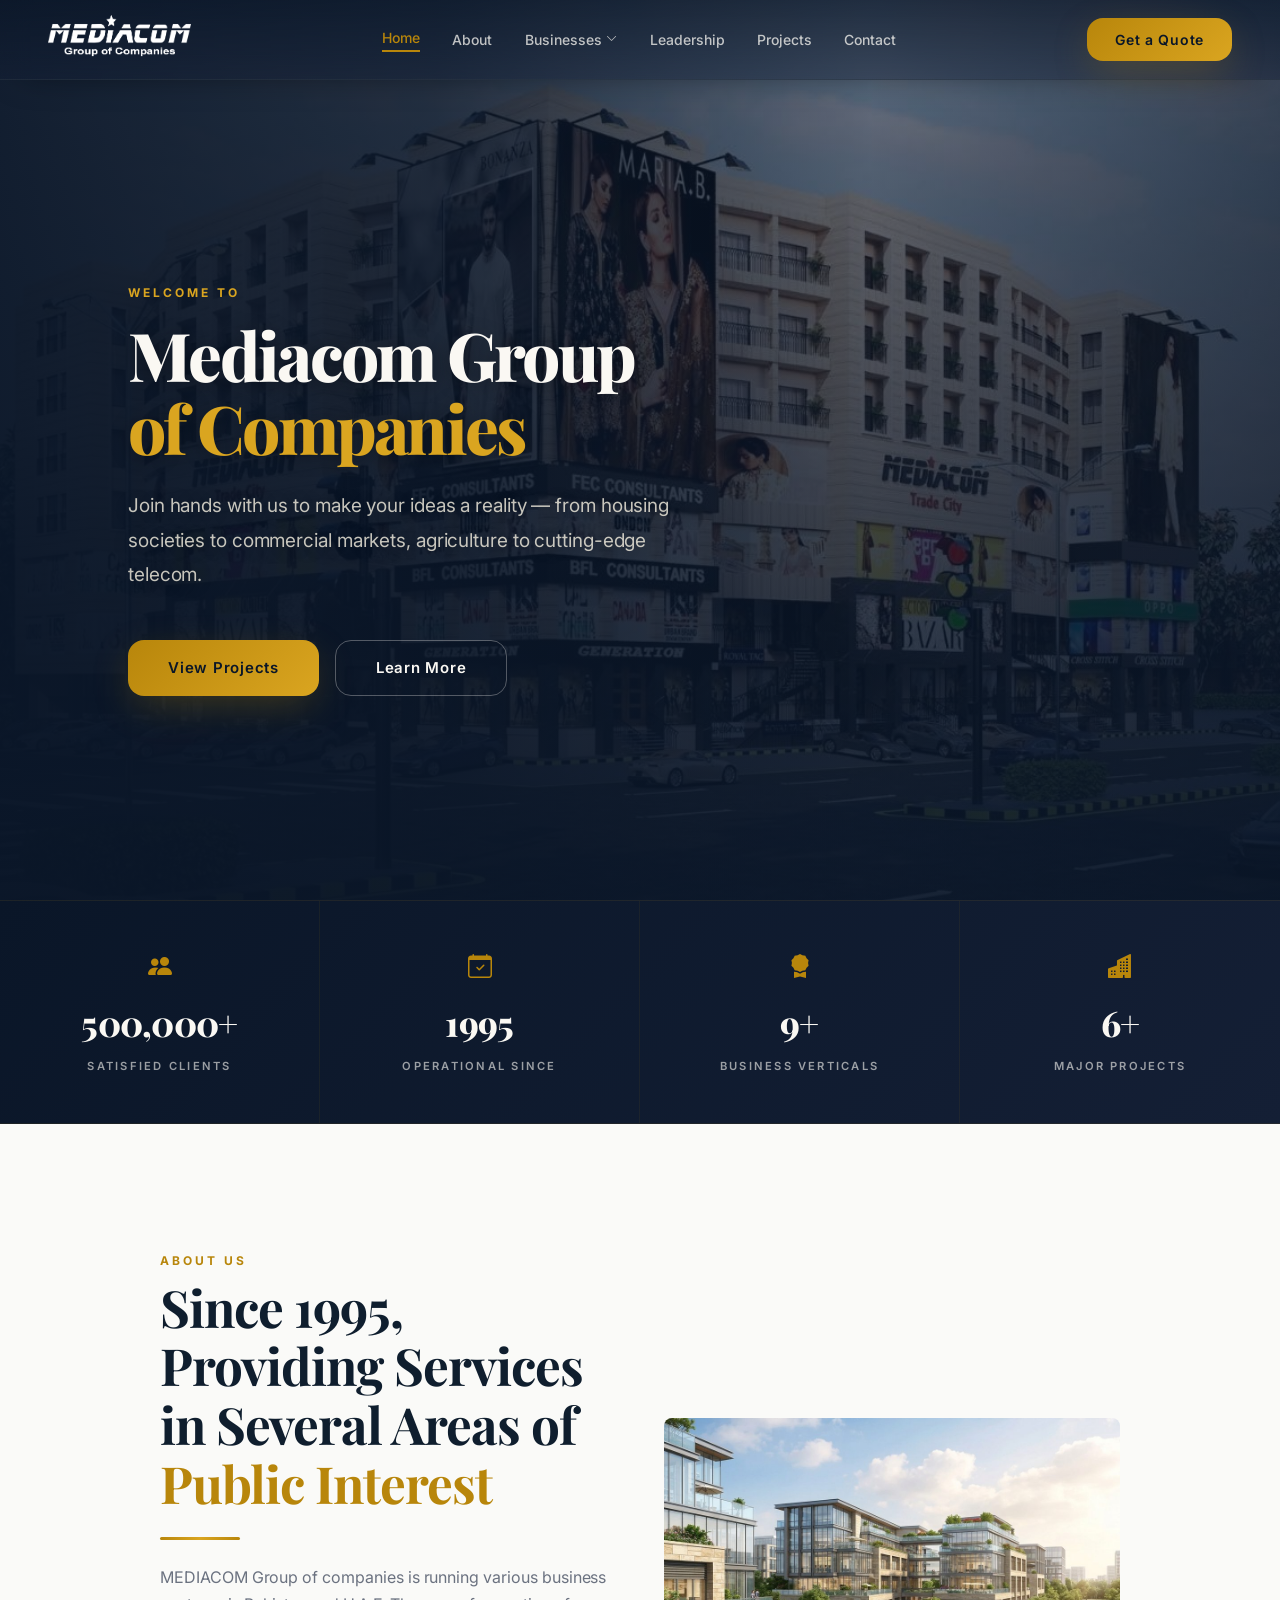
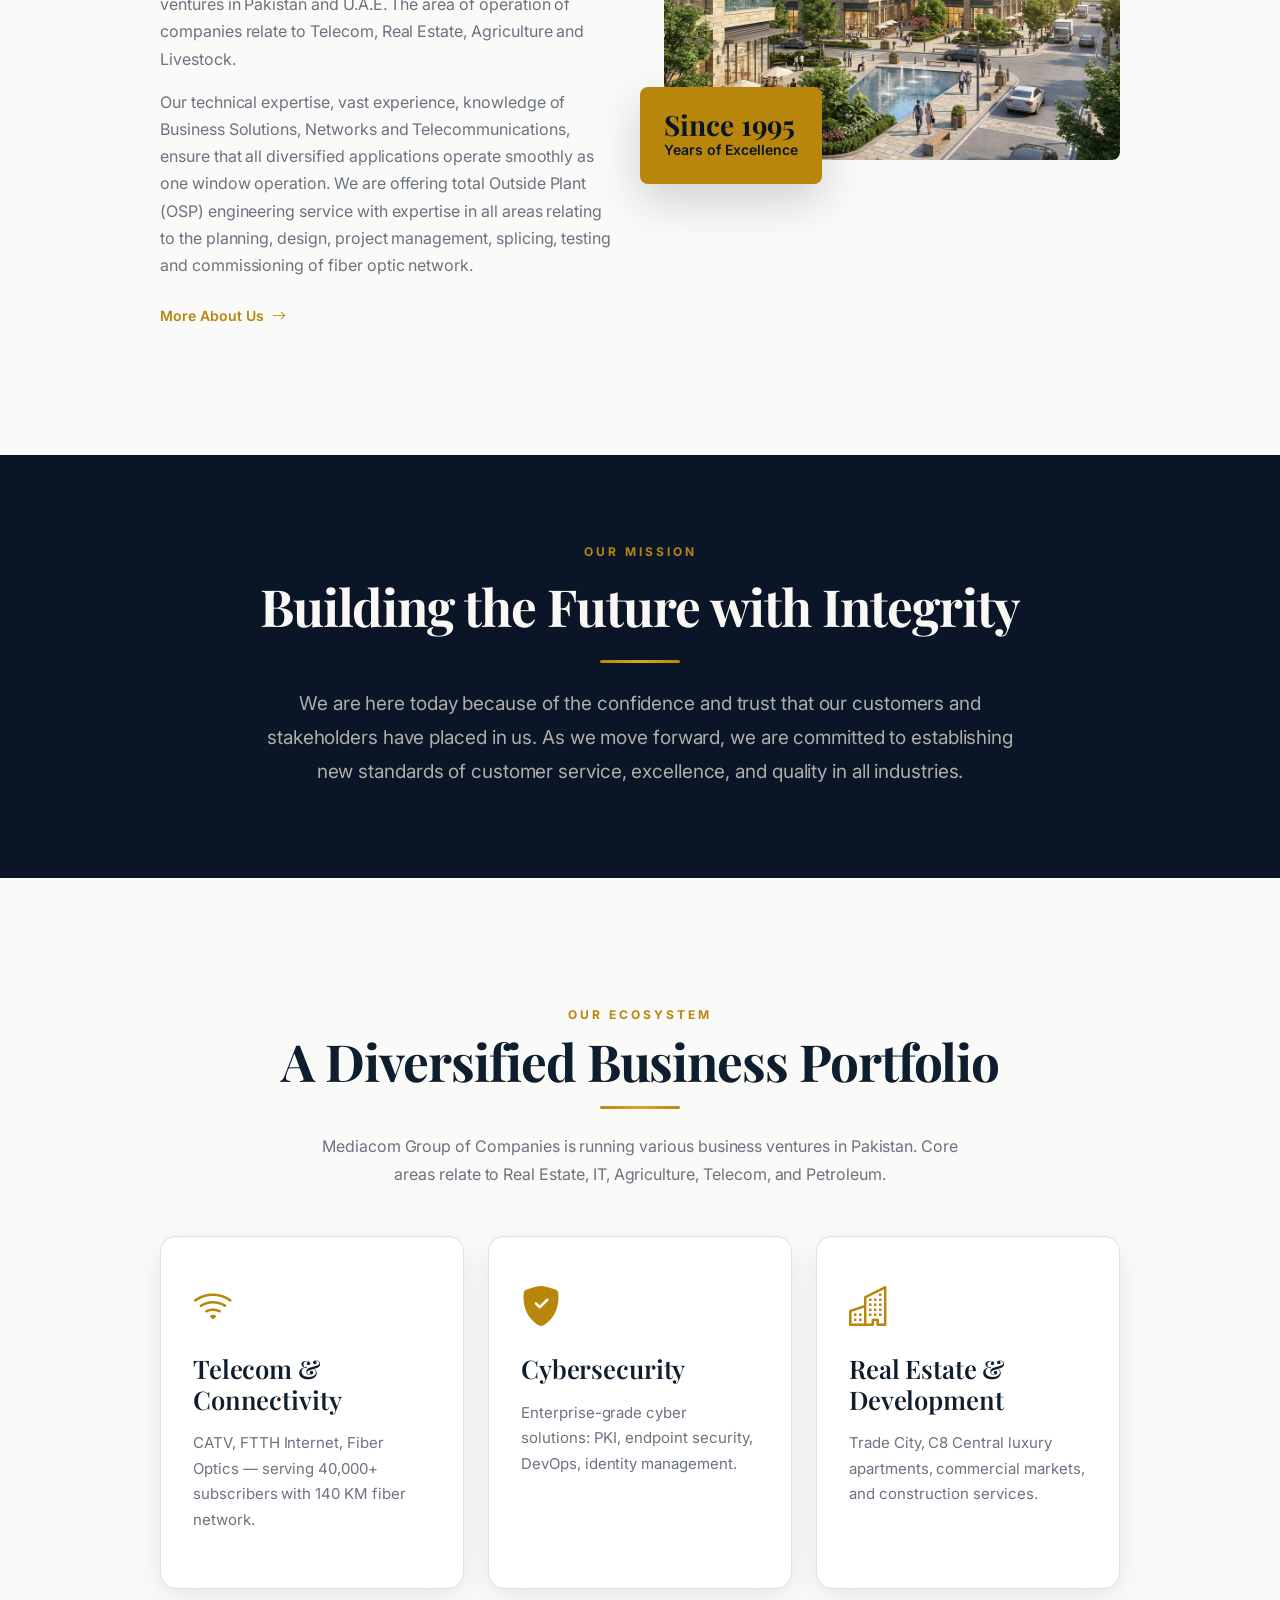
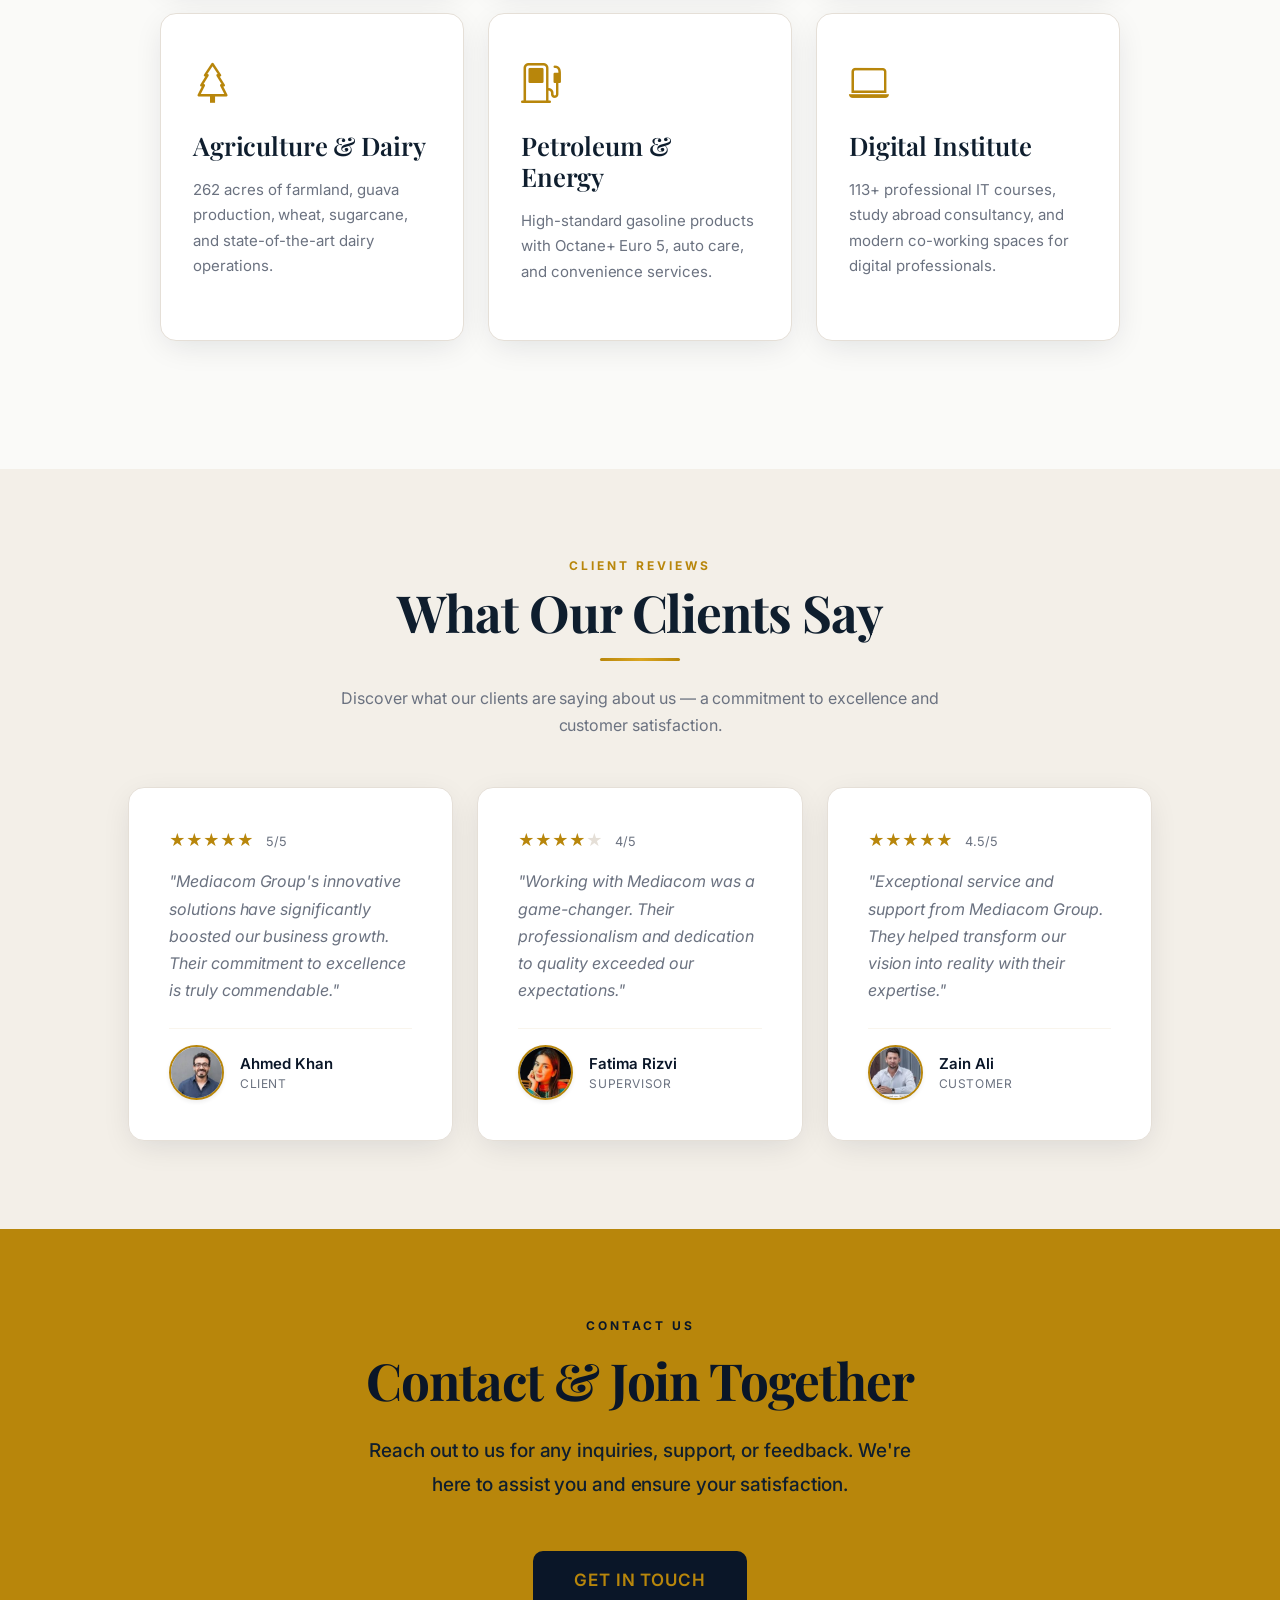
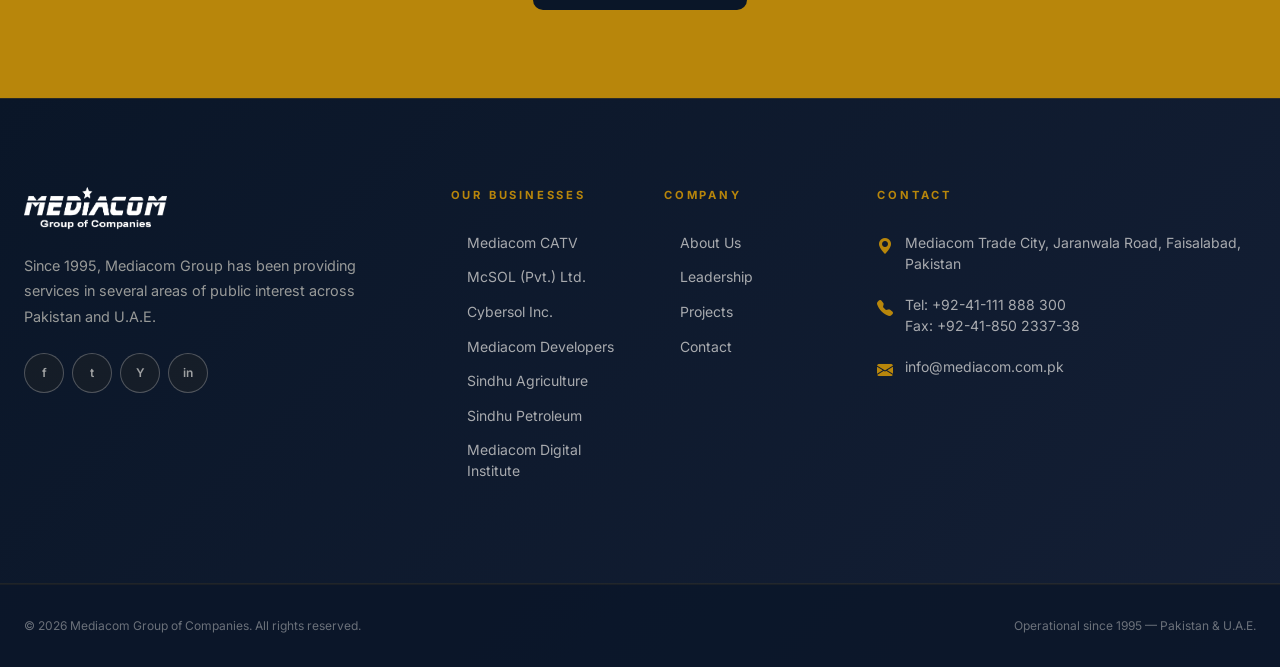
==== index.html @ 38b2c9c6 "new" ====
<!DOCTYPE html>
<html lang="en">
<head>
  <meta charset="UTF-8" />
  <meta name="viewport" content="width=device-width, initial-scale=1.0" />
  <title>Mediacom Group of Companies</title>
  <meta name="description" content="Since 1995, Mediacom Group has been providing services in Telecom, Real Estate, Agriculture, Cybersecurity, and Petroleum across Pakistan and U.A.E." />
  <link rel="preconnect" href="https://fonts.googleapis.com" />
  <link href="https://cdn.jsdelivr.net/npm/bootstrap@5.3.3/dist/css/bootstrap.min.css" rel="stylesheet" />
  <link href="https://cdn.jsdelivr.net/npm/bootstrap-icons@1.11.3/font/bootstrap-icons.css" rel="stylesheet" />
  <link href="css/style.css" rel="stylesheet" />
</head>
<body>

<!-- ═══════════════ NAVBAR ═══════════════ -->
<nav class="navbar navbar-mc navbar-expand-lg navbar-transparent">
  <div class="container px-4 px-lg-5 d-flex align-items-center justify-content-between h-100 w-100">
    <!-- Brand -->
    <a class="d-flex align-items-center gap-2 text-decoration-none" href="index.html">
      <img src="assets/logo.png" alt="Mediacom Group" class="brand-logo" />
    </a>

    <!-- Desktop Nav -->
    <div class="d-none d-lg-flex align-items-center gap-4">
      <a class="nav-link-mc" href="index.html">Home</a>
      <a class="nav-link-mc" href="about.html">About</a>

      <!-- Businesses Dropdown -->
      <div class="dropdown">
        <button class="nav-link-mc btn btn-link p-0 d-flex align-items-center gap-1" data-bs-toggle="dropdown" aria-expanded="false" style="text-decoration:none; box-shadow:none;">
          Businesses <i class="bi bi-chevron-down" style="font-size:0.7rem;"></i>
        </button>
        <div class="dropdown-menu p-4" style="min-width:500px; background:var(--navy-light); border:1px solid rgba(196,157,77,0.12); border-radius:8px; box-shadow:var(--shadow-elevated);">
          <div class="row g-2">
            <div class="col-6">
              <a href="telecom.html" class="dropdown-item rounded-2 dropdown-item-mc">
                <div class="item-name">Mediacom CATV</div>
                <div class="item-desc">Cable TV & Fiber Optics</div>
              </a>
            </div>
            <div class="col-6">
              <a href="telecom.html" class="dropdown-item rounded-2 dropdown-item-mc">
                <div class="item-name">McSOL (Pvt.) Ltd.</div>
                <div class="item-desc">FTTH Internet & TV</div>
              </a>
            </div>
            <div class="col-6">
              <a href="cybersecurity.html" class="dropdown-item rounded-2 dropdown-item-mc">
                <div class="item-name">Cybersol Inc.</div>
                <div class="item-desc">Cyber Security Solutions</div>
              </a>
            </div>
            <div class="col-6">
              <a href="real-estate.html" class="dropdown-item rounded-2 dropdown-item-mc">
                <div class="item-name">Mediacom Developers</div>
                <div class="item-desc">Real Estate & Construction</div>
              </a>
            </div>
            <div class="col-6">
              <a href="real-estate.html" class="dropdown-item rounded-2 dropdown-item-mc">
                <div class="item-name">Mediacom Trade City</div>
                <div class="item-desc">Commercial & Retail</div>
              </a>
            </div>
            <div class="col-6">
              <a href="real-estate.html" class="dropdown-item rounded-2 dropdown-item-mc">
                <div class="item-name">C8 Central</div>
                <div class="item-desc">Luxury Apartments</div>
              </a>
            </div>
            <div class="col-6">
              <a href="agriculture.html" class="dropdown-item rounded-2 dropdown-item-mc">
                <div class="item-name">Sindhu Agriculture Farms</div>
                <div class="item-desc">Agriculture & Dairy</div>
              </a>
            </div>
            <div class="col-6">
              <a href="petroleum.html" class="dropdown-item rounded-2 dropdown-item-mc">
                <div class="item-name">Sindhu Petroleum</div>
                <div class="item-desc">Fuel & Energy</div>
              </a>
            </div>
            <div class="col-6">
              <a href="digital-institute.html" class="dropdown-item rounded-2 dropdown-item-mc">
                <div class="item-name">Mediacom Digital Institute</div>
                <div class="item-desc">IT Education & Digital Skills</div>
              </a>
            </div>
          </div>
        </div>
      </div>

      <a class="nav-link-mc" href="leadership.html">Leadership</a>
      <a class="nav-link-mc" href="projects.html">Projects</a>
      <a class="nav-link-mc" href="contact.html">Contact</a>
    </div>

    <!-- CTA + Toggler -->
    <div class="d-flex align-items-center gap-3">
      <a href="contact.html" class="btn-quote d-none d-lg-block">Get a Quote</a>
      <button class="navbar-toggler d-lg-none" type="button" data-bs-toggle="collapse" data-bs-target="#mobileMenu">
        <span class="navbar-toggler-icon"></span>
      </button>
    </div>

    <!-- Mobile Menu -->
    <div class="collapse d-lg-none w-100" id="mobileMenu" style="position:absolute; top:80px; left:0; right:0; background:var(--navy); border-top:1px solid rgba(196,157,77,0.1); padding:1.5rem;">
      <a class="footer-link d-block mb-3" href="index.html">Home</a>
      <a class="footer-link d-block mb-3" href="about.html">About</a>
      <div class="mb-2" style="font-size:0.75rem; font-weight:600; color:var(--gold); text-transform:uppercase; letter-spacing:0.15em;">Businesses</div>
      <a class="footer-link d-block ps-3 mb-2" href="telecom.html">Mediacom CATV</a>
      <a class="footer-link d-block ps-3 mb-2" href="telecom.html">McSOL (Pvt.) Ltd.</a>
      <a class="footer-link d-block ps-3 mb-2" href="cybersecurity.html">Cybersol Inc.</a>
      <a class="footer-link d-block ps-3 mb-2" href="real-estate.html">Mediacom Developers</a>
      <a class="footer-link d-block ps-3 mb-2" href="real-estate.html">Mediacom Trade City</a>
      <a class="footer-link d-block ps-3 mb-2" href="real-estate.html">C8 Central</a>
      <a class="footer-link d-block ps-3 mb-2" href="agriculture.html">Sindhu Agriculture</a>
      <a class="footer-link d-block ps-3 mb-2" href="petroleum.html">Sindhu Petroleum</a>
      <a class="footer-link d-block ps-3 mb-3" href="digital-institute.html">Mediacom Digital Institute</a>
      <a class="footer-link d-block mb-3" href="leadership.html">Leadership</a>
      <a class="footer-link d-block mb-3" href="projects.html">Projects</a>
      <a class="footer-link d-block mb-4" href="contact.html">Contact</a>
      <a href="contact.html" class="btn-gold d-inline-flex">Get a Quote</a>
    </div>
  </div>
</nav>

<!-- ═══════════════ HERO ═══════════════ -->
<section class="main-hero">
  <img class="hero-bg home-projects-hero-img" src="assets/background photo on the front of the website behind view projects.jpeg" alt="Mediacom Trade City" />
  <div class="hero-overlay"></div>
  <div class="hero-content section-padding w-100">
    <div class="container-wide">
      <p class="section-label mb-3 animate-fade-up">Welcome to</p>
      <h1 class="heading-xl text-cream mb-4 animate-fade-up delay-1">
        Mediacom Group<br />
        <span class="text-gold">of Companies</span>
      </h1>
      <p class="body-lg mb-5 animate-fade-up delay-2" style="color:rgba(245,240,225,0.8); max-width:36rem;">
        Join hands with us to make your ideas a reality — from housing societies to commercial markets, agriculture to cutting-edge telecom.
      </p>
      <div class="d-flex flex-wrap gap-3 animate-fade-up delay-3">
        <a href="projects.html" class="btn-gold">View Projects</a>
        <a href="about.html"   class="btn-outline-cream">Learn More</a>
      </div>
    </div>
  </div>
</section>

<!-- ═══════════════ STATS ═══════════════ -->
<section class="stats-bar">
  <div class="container-wide">
    <div class="row g-0">
      <div class="col-6 col-md-3 stat-item animate-fade-up">
        <div class="stat-icon"><i class="bi bi-people-fill" style="font-size:1.5rem;"></i></div>
        <div class="stat-value">500,000+</div>
        <div class="stat-label">Satisfied Clients</div>
      </div>
      <div class="col-6 col-md-3 stat-item animate-fade-up delay-1">
        <div class="stat-icon"><i class="bi bi-calendar-check" style="font-size:1.5rem;"></i></div>
        <div class="stat-value">1995</div>
        <div class="stat-label">Operational Since</div>
      </div>
      <div class="col-6 col-md-3 stat-item animate-fade-up delay-2">
        <div class="stat-icon"><i class="bi bi-award-fill" style="font-size:1.5rem;"></i></div>
        <div class="stat-value">9+</div>
        <div class="stat-label">Business Verticals</div>
      </div>
      <div class="col-6 col-md-3 stat-item animate-fade-up delay-3">
        <div class="stat-icon"><i class="bi bi-buildings-fill" style="font-size:1.5rem;"></i></div>
        <div class="stat-value">6+</div>
        <div class="stat-label">Major Projects</div>
      </div>
    </div>
    
  </div>
</section>

<!-- ═══════════════ ABOUT PREVIEW ═══════════════ -->
<section class="section-padding-lg" style="background:var(--bg);">
  <div class="container-wide">
    <div class="row align-items-center g-5">
      <div class="col-lg-6 animate-fade-up">
        <p class="section-label mb-2">About Us</p>
        <h2 class="heading-lg mb-4">Since 1995, Providing Services in Several Areas of <span class="text-gold">Public Interest</span></h2>
        <div class="gold-divider-left mb-4"></div>
        <p class="body-md mb-3">
          MEDIACOM Group of companies is running various business ventures in Pakistan and U.A.E. The area of operation of companies relate to Telecom, Real Estate, Agriculture and Livestock.
        </p>
        <p class="body-md mb-4">
          Our technical expertise, vast experience, knowledge of Business Solutions, Networks and Telecommunications, ensure that all diversified applications operate smoothly as one window operation. We are offering total Outside Plant (OSP) engineering service with expertise in all areas relating to the planning, design, project management, splicing, testing and commissioning of fiber optic network.
        </p>
        <a href="about.html" class="d-inline-flex align-items-center gap-2 fw-semibold" style="color:var(--gold); font-size:0.875rem; transition:color 0.2s;">
          More About Us <i class="bi bi-arrow-right"></i>
        </a>
      </div>
      <div class="col-lg-6 animate-fade-up delay-2">
        <div class="position-relative">
          <img
            src="assets/liberty_market.png"
            alt="Mediacom Trade City"
            class="rounded-3 w-100 object-cover aspect-4x3"
            loading="lazy"
          />
          <div class="position-absolute p-4 rounded-3 shadow-lg"
               style="bottom:-1.5rem; left:-1.5rem; background:var(--gold); color:var(--navy);">
            <div class="fw-bold" style="font-family:var(--font-display); font-size:1.75rem; line-height:1;">Since 1995</div>
            <div style="font-size:0.875rem; font-weight:600;">Years of Excellence</div>
          </div>
        </div>
      </div>
    </div>
  </div>
</section>

<!-- ═══════════════ MISSION ═══════════════ -->
<section class="section-padding bg-navy">
  <div class="container-narrow text-center">
    <p class="section-label mb-3 animate-fade-up">Our Mission</p>
    <h2 class="heading-lg text-cream mb-4 animate-fade-up delay-1">Building the Future with Integrity</h2>
    <div class="gold-divider mb-4 animate-fade-up delay-2"></div>
    <p class="body-lg animate-fade-up delay-3" style="color:rgba(245,240,225,0.7); max-width:48rem; margin:0 auto;">
      We are here today because of the confidence and trust that our customers and stakeholders have placed in us. As we move forward, we are committed to establishing new standards of customer service, excellence, and quality in all industries.
    </p>
  </div>
</section>

<!-- ═══════════════ BUSINESS VERTICALS ═══════════════ -->
<section class="section-padding-lg" style="background:var(--bg);">
  <div class="container-wide">
    <div class="text-center mb-5">
      <p class="section-label mb-2">Our Ecosystem</p>
      <h2 class="heading-lg mb-3">A Diversified Business Portfolio</h2>
      <div class="gold-divider mb-4"></div>
      <p class="body-md mx-auto" style="max-width:40rem;">
        Mediacom Group of Companies is running various business ventures in Pakistan. Core areas relate to Real Estate, IT, Agriculture, Telecom, and Petroleum.
      </p>
    </div>
    <div class="row g-4 justify-content-center">
      <div class="col-md-6 col-lg-4 animate-fade-up">
        <a href="telecom.html" class="glass-card vertical-card d-block h-100 text-decoration-none">
          <i class="bi bi-wifi card-icon" style="font-size:2.5rem; display:block; margin-bottom:1rem;"></i>
          <h3 class="heading-sm mb-3">Telecom & Connectivity</h3>
          <p class="body-md" style="font-size:0.9375rem;">CATV, FTTH Internet, Fiber Optics — serving 40,000+ subscribers with 140 KM fiber network.</p>
        </a>
      </div>
      <div class="col-md-6 col-lg-4 animate-fade-up delay-1">
        <a href="cybersecurity.html" class="glass-card vertical-card d-block h-100 text-decoration-none">
          <i class="bi bi-shield-fill-check card-icon" style="font-size:2.5rem; display:block; margin-bottom:1rem;"></i>
          <h3 class="heading-sm mb-3">Cybersecurity</h3>
          <p class="body-md" style="font-size:0.9375rem;">Enterprise-grade cyber solutions: PKI, endpoint security, DevOps, identity management.</p>
        </a>
      </div>
      <div class="col-md-6 col-lg-4 animate-fade-up delay-2">
        <a href="real-estate.html" class="glass-card vertical-card d-block h-100 text-decoration-none">
          <i class="bi bi-buildings card-icon" style="font-size:2.5rem; display:block; margin-bottom:1rem;"></i>
          <h3 class="heading-sm mb-3">Real Estate & Development</h3>
          <p class="body-md" style="font-size:0.9375rem;">Trade City, C8 Central luxury apartments, commercial markets, and construction services.</p>
        </a>
      </div>
      <div class="col-md-6 col-lg-4 animate-fade-up">
        <a href="agriculture.html" class="glass-card vertical-card d-block h-100 text-decoration-none">
          <i class="bi bi-tree card-icon" style="font-size:2.5rem; display:block; margin-bottom:1rem;"></i>
          <h3 class="heading-sm mb-3">Agriculture & Dairy</h3>
          <p class="body-md" style="font-size:0.9375rem;">262 acres of farmland, guava production, wheat, sugarcane, and state-of-the-art dairy operations.</p>
        </a>
      </div>
      <div class="col-md-6 col-lg-4 animate-fade-up delay-1">
        <a href="petroleum.html" class="glass-card vertical-card d-block h-100 text-decoration-none">
          <i class="bi bi-fuel-pump card-icon" style="font-size:2.5rem; display:block; margin-bottom:1rem;"></i>
          <h3 class="heading-sm mb-3">Petroleum & Energy</h3>
          <p class="body-md" style="font-size:0.9375rem;">High-standard gasoline products with Octane+ Euro 5, auto care, and convenience services.</p>
        </a>
      </div>
      <div class="col-md-6 col-lg-4 animate-fade-up delay-2">
        <a href="digital-institute.html" class="glass-card vertical-card d-block h-100 text-decoration-none">
          <i class="bi bi-laptop card-icon" style="font-size:2.5rem; display:block; margin-bottom:1rem;"></i>
          <h3 class="heading-sm mb-3">Digital Institute</h3>
          <p class="body-md" style="font-size:0.9375rem;">113+ professional IT courses, study abroad consultancy, and modern co-working spaces for digital professionals.</p>
        </a>
      </div>
    </div>
  </div>
</section>

<!-- ═══════════════ TESTIMONIALS ═══════════════ -->
<section class="section-padding bg-muted-bg">
  <div class="container-wide">
    <div class="text-center mb-5">
      <p class="section-label mb-2">Client Reviews</p>
      <h2 class="heading-lg mb-3">What Our Clients Say</h2>
      <div class="gold-divider mb-4"></div>
      <p class="body-md mx-auto" style="max-width:40rem;">Discover what our clients are saying about us — a commitment to excellence and customer satisfaction.</p>
    </div>
    <div class="row g-4">
      <div class="col-md-4 animate-fade-up">
        <div class="glass-card testimonial-card h-100 d-flex flex-column">
          <div class="mb-3">
            <span class="star-filled">★</span><span class="star-filled">★</span><span class="star-filled">★</span><span class="star-filled">★</span><span class="star-filled">★</span>
            <span class="ms-2 text-muted" style="font-size:0.8rem;">5/5</span>
          </div>
          <p class="body-md fst-italic mb-4">"Mediacom Group's innovative solutions have significantly boosted our business growth. Their commitment to excellence is truly commendable."</p>
          <div class="d-flex align-items-center gap-3 mt-auto pt-3" style="border-top:1px solid rgba(196,157,77,0.1);">
            <img src="assets/client-1.jpg" alt="Ahmed Khan" class="rounded-circle shadow-sm" style="width:55px; height:55px; object-fit:cover; border:2px solid var(--gold);" />
            <div>
              <div class="fw-semibold" style="font-size:0.9375rem; color:var(--navy);">Ahmed Khan</div>
              <div class="text-muted" style="font-size:0.75rem; text-transform:uppercase; letter-spacing:0.05em;">Client</div>
            </div>
          </div>
        </div>
      </div>
      <div class="col-md-4 animate-fade-up delay-1">
        <div class="glass-card testimonial-card h-100 d-flex flex-column">
          <div class="mb-3">
            <span class="star-filled">★</span><span class="star-filled">★</span><span class="star-filled">★</span><span class="star-filled">★</span><span class="star-empty">★</span>
            <span class="ms-2 text-muted" style="font-size:0.8rem;">4/5</span>
          </div>
          <p class="body-md fst-italic mb-4">"Working with Mediacom was a game-changer. Their professionalism and dedication to quality exceeded our expectations."</p>
          <div class="d-flex align-items-center gap-3 mt-auto pt-3" style="border-top:1px solid rgba(196,157,77,0.1);">
            <img src="assets/client-2.jpg" alt="Fatima Rizvi" class="rounded-circle shadow-sm" style="width:55px; height:55px; object-fit:cover; border:2px solid var(--gold);" />
            <div>
              <div class="fw-semibold" style="font-size:0.9375rem; color:var(--navy);">Fatima Rizvi</div>
              <div class="text-muted" style="font-size:0.75rem; text-transform:uppercase; letter-spacing:0.05em;">Supervisor</div>
            </div>
          </div>
        </div>
      </div>
      <div class="col-md-4 animate-fade-up delay-2">
        <div class="glass-card testimonial-card h-100 d-flex flex-column">
          <div class="mb-3">
            <span class="star-filled">★</span><span class="star-filled">★</span><span class="star-filled">★</span><span class="star-filled">★</span><span class="star-filled">★</span>
            <span class="ms-2 text-muted" style="font-size:0.8rem;">4.5/5</span>
          </div>
          <p class="body-md fst-italic mb-4">"Exceptional service and support from Mediacom Group. They helped transform our vision into reality with their expertise."</p>
          <div class="d-flex align-items-center gap-3 mt-auto pt-3" style="border-top:1px solid rgba(196,157,77,0.1);">
            <img src="assets/client-3.jpg" alt="Zain Ali" class="rounded-circle shadow-sm" style="width:55px; height:55px; object-fit:cover; border:2px solid var(--gold);" />
            <div>
              <div class="fw-semibold" style="font-size:0.9375rem; color:var(--navy);">Zain Ali</div>
              <div class="text-muted" style="font-size:0.75rem; text-transform:uppercase; letter-spacing:0.05em;">Customer</div>
            </div>
          </div>
        </div>
      </div>
    </div>
  </div>
</section>

<!-- ═══════════════ CTA ═══════════════ -->
<section class="section-padding" style="background:var(--gold);">
  <div class="container-narrow text-center">
    <p class="section-label mb-3" style="color:var(--navy);">Contact Us</p>
    <h2 class="heading-lg mb-4" style="color:var(--navy);">Contact &amp; Join Together</h2>
    <p class="body-lg mb-5" style="color:var(--charcoal); max-width:36rem; margin-inline:auto; font-weight:500;">
      Reach out to us for any inquiries, support, or feedback. We're here to assist you and ensure your satisfaction.
    </p>
    <a href="contact.html" class="btn" style="background:var(--navy); color:var(--gold); font-size:1.0625rem; padding:1rem 2.5rem; border-radius:var(--radius); font-weight:600; text-transform:uppercase; letter-spacing:0.05em; transition:transform 0.2s ease;">Get in Touch</a>
  </div>
</section>

<!-- ═══════════════ FOOTER ═══════════════ -->
<footer class="site-footer">
  <div class="footer-top section-padding">
    <div class="container-wide">
      <div class="row g-5">
        <!-- Brand -->
        <div class="col-lg-4">
          <img src="assets/logo.png" alt="Mediacom Group" class="brand-logo mb-3" style="filter: brightness(0) invert(1);" />
          <p style="font-size:0.9rem; color:rgba(245,240,225,0.6); line-height:1.75; margin-bottom:1.5rem;">
            Since 1995, Mediacom Group has been providing services in several areas of public interest across Pakistan and U.A.E.
          </p>
          <div class="d-flex gap-2">
            <a href="#" class="footer-social-btn">f</a>
            <a href="#" class="footer-social-btn">t</a>
            <a href="#" class="footer-social-btn">Y</a>
            <a href="#" class="footer-social-btn">in</a>
          </div>
        </div>
        <!-- Businesses -->
        <div class="col-sm-6 col-lg-2">
          <div class="footer-heading">Our Businesses</div>
          <a href="telecom.html"       class="footer-link">Mediacom CATV</a>
          <a href="telecom.html"       class="footer-link">McSOL (Pvt.) Ltd.</a>
          <a href="cybersecurity.html" class="footer-link">Cybersol Inc.</a>
          <a href="real-estate.html"   class="footer-link">Mediacom Developers</a>
          <a href="agriculture.html"   class="footer-link">Sindhu Agriculture</a>
          <a href="petroleum.html"     class="footer-link">Sindhu Petroleum</a>
          <a href="digital-institute.html" class="footer-link">Mediacom Digital Institute</a>
        </div>
        <!-- Company -->
        <div class="col-sm-6 col-lg-2">
          <div class="footer-heading">Company</div>
          <a href="about.html"      class="footer-link">About Us</a>
          <a href="leadership.html" class="footer-link">Leadership</a>
          <a href="projects.html"   class="footer-link">Projects</a>
          <a href="contact.html"    class="footer-link">Contact</a>
        </div>
        <!-- Contact -->
        <div class="col-lg-4">
          <div class="footer-heading">Contact</div>
          <div class="footer-contact-item">
            <i class="bi bi-geo-alt-fill footer-contact-icon"></i>
            <span class="footer-contact-text">Mediacom Trade City, Jaranwala Road, Faisalabad, Pakistan</span>
          </div>
          <div class="footer-contact-item">
            <i class="bi bi-telephone-fill footer-contact-icon"></i>
            <div>
              <div class="footer-contact-text">Tel: +92-41-111 888 300</div>
              <div class="footer-contact-text">Fax: +92-41-850 2337-38</div>
            </div>
          </div>
          <div class="footer-contact-item">
            <i class="bi bi-envelope-fill footer-contact-icon"></i>
            <span class="footer-contact-text">info@mediacom.com.pk</span>
          </div>
        </div>
      </div>
    </div>
  </div>
  <div class="footer-bottom">
    <div class="container-wide d-flex flex-column flex-md-row align-items-center justify-content-between gap-3">
      <p class="footer-copy mb-0">&copy; <span id="yr"></span> Mediacom Group of Companies. All rights reserved.</p>
      <p class="footer-copy mb-0">Operational since 1995 — Pakistan &amp; U.A.E.</p>
    </div>
  </div>
</footer>

<!-- Back to top -->
<button id="back-to-top" aria-label="Back to top"><i class="bi bi-chevron-up"></i></button>

<script src="https://cdn.jsdelivr.net/npm/bootstrap@5.3.3/dist/js/bootstrap.bundle.min.js"></script>
<script src="js/main.js"></script>
<script>document.getElementById('yr').textContent = new Date().getFullYear();</script>
</body>
</html>
---- css/style.css ----
/* ============================================================
   MEDIACOM GROUP — Custom Styles
   ============================================================ */

@import url('https://fonts.googleapis.com/css2?family=Playfair+Display:ital,wght@0,400;0,500;0,600;0,700;0,800;1,400;1,500&family=Inter:wght@300;400;500;600;700&display=swap');

/* ── CSS Variables ── */
:root {
  /* Premium Color Palette */
  --navy:        #0A1628;
  --navy-light:  #141F35;
  --navy-medium: #1A2942;
  --charcoal:    #0F1E2E;
  --gold:        #B8860B;
  --gold-light:  #DAA520;
  --gold-dark:   #8B6914;
  --copper:      #B87333;
  --sage:        #7A8F6B;
  --steel:       #4A7BA7;
  
  --cream:       #FAF8F3;
  --ivory:       #F5F1E8;
  --slate:       #6B7280;
  --slate-light: #9CA3AF;
  --bg:          #FAFAF8;
  --fg:          #0F1E2E;
  --border:      #E5DFD7;
  --card-bg:     #FFFFFF;
  --muted:       #F3EFE8;

  --font-display: 'Playfair Display', Georgia, serif;
  --font-body:    'Inter', system-ui, sans-serif;

  /* Premium Shadow System */
  --shadow-sm:       0 2px 8px -2px rgba(10, 22, 40, 0.04);
  --shadow-card:     0 8px 32px -6px rgba(10, 22, 40, 0.12);
  --shadow-elevated: 0 16px 48px -8px rgba(10, 22, 40, 0.18);
  --shadow-premium:  0 20px 60px -10px rgba(10, 22, 40, 0.25);
  --shadow-gold:     0 12px 40px -8px rgba(184, 134, 11, 0.35);

  --radius: 0.625rem;
  --radius-lg: 1rem;
  --transition: 0.3s cubic-bezier(0.34, 1.56, 0.64, 1);
  --transition-smooth: 0.3s ease;
}

/* ── Reset & Base ── */
*, *::before, *::after { box-sizing: border-box; margin: 0; padding: 0; }

html { scroll-behavior: smooth; }

body {
  font-family: var(--font-body);
  background: var(--bg);
  color: var(--fg);
  -webkit-font-smoothing: antialiased;
  overflow-x: hidden;
}

h1, h2, h3, h4, h5, h6 { font-family: var(--font-display); }

a { text-decoration: none; color: inherit; }

img { max-width: 100%; display: block; }

/* ── Typography Utilities ── */
.heading-xl  { font-size: clamp(2.4rem, 7vw, 4.2rem);   font-weight: 800; line-height: 1.1; letter-spacing: -0.04em; font-family: var(--font-display); }
.heading-lg  { font-size: clamp(1.9rem, 4.5vw, 3.2rem);   font-weight: 700; line-height: 1.15; letter-spacing: -0.02em; font-family: var(--font-display); }
.heading-md  { font-size: clamp(1.5rem, 3.2vw, 2.4rem); font-weight: 700; line-height: 1.25; letter-spacing: -0.01em; font-family: var(--font-display); }
.heading-sm  { font-size: clamp(1.15rem, 2.2vw, 1.6rem); font-weight: 600; letter-spacing: -0.005em; font-family: var(--font-display); }

.body-lg { font-size: 1.1875rem; line-height: 1.8; color: var(--slate); letter-spacing: -0.005em; }
.body-md { font-size: 1rem;     line-height: 1.7; color: var(--slate); letter-spacing: -0.003em; }

.section-label {
  font-size: 0.75rem;
  font-weight: 700;
  letter-spacing: 0.25em;
  text-transform: uppercase;
  color: var(--gold);
  font-family: var(--font-body);
}

.text-gold   { color: var(--gold) !important; }
.text-cream  { color: var(--cream) !important; }
.text-navy   { color: var(--navy) !important; }
.text-muted  { color: var(--slate) !important; }

/* ── Layout ── */
.section-padding    { padding: 5.5rem 1.5rem; }
.section-padding-lg { padding: 8rem 1.5rem; }

@media (min-width: 768px)  { .section-padding { padding: 5.5rem 3rem; } .section-padding-lg { padding: 8rem 3rem; } }
@media (min-width: 1024px) { .section-padding { padding: 5.5rem 5rem; } .section-padding-lg { padding: 8rem 5rem; } }
@media (min-width: 1280px) { .section-padding { padding: 5.5rem 8rem; } .section-padding-lg { padding: 8rem 10rem; } }

.container-wide   { max-width: 1280px; margin: 0 auto; }
.container-narrow { max-width: 960px;  margin: 0 auto; }

/* ── Color Backgrounds ── */
.bg-navy        { background-color: var(--navy); }
.bg-navy-light  { background-color: var(--navy-light); }
.bg-charcoal    { background-color: var(--charcoal); }
.bg-cream       { background-color: var(--cream); }
.bg-muted-bg    { background-color: var(--muted); }

/* ── Cards ── */
.glass-card {
  background: var(--card-bg);
  border: 1px solid var(--border);
  border-radius: var(--radius-lg);
  box-shadow: var(--shadow-card);
  transition: all var(--transition);
  overflow: hidden;
  position: relative;
}
.glass-card::before {
  content: '';
  position: absolute;
  inset: 0;
  background: linear-gradient(135deg, rgba(184, 134, 11, 0) 0%, rgba(184, 134, 11, 0.02) 100%);
  opacity: 0;
  transition: opacity var(--transition);
  pointer-events: none;
}
.glass-card:hover {
  box-shadow: var(--shadow-elevated);
  border-color: rgba(184, 134, 11, 0.2);
}
.glass-card:hover::before { opacity: 1; }

.glass-card-dark {
  background: linear-gradient(135deg, rgba(20, 31, 53, 0.8) 0%, rgba(26, 41, 66, 0.8) 100%);
  backdrop-filter: blur(12px);
  border: 1px solid rgba(184, 134, 11, 0.1);
  border-radius: var(--radius-lg);
  transition: all var(--transition);
}
.glass-card-dark:hover {
  border-color: rgba(184, 134, 11, 0.25);
  background: linear-gradient(135deg, rgba(20, 31, 53, 0.9) 0%, rgba(26, 41, 66, 0.9) 100%);
}

/* ── Dividers ── */
.gold-divider {
  width: 5rem;
  height: 3px;
  background: linear-gradient(90deg, var(--gold) 0%, var(--gold-light) 50%, var(--gold) 100%);
  margin: 0 auto;
  border-radius: 1.5px;
}

.gold-divider-left {
  width: 5rem;
  height: 3px;
  background: linear-gradient(90deg, var(--gold) 0%, var(--gold-light) 50%, var(--gold) 100%);
  border-radius: 1.5px;
}

/* ── Buttons ── */
.btn-gold {
  display: inline-flex;
  align-items: center;
  gap: 0.5rem;
  padding: 1rem 2.5rem;
  background: linear-gradient(135deg, var(--gold) 0%, var(--gold-light) 100%);
  color: var(--navy);
  font-family: var(--font-body);
  font-size: 0.9375rem;
  font-weight: 600;
  letter-spacing: 0.05em;
  border-radius: var(--radius-lg);
  border: none;
  cursor: pointer;
  transition: transform var(--transition), box-shadow var(--transition), background var(--transition-smooth);
  box-shadow: var(--shadow-gold);
}
.btn-gold:hover { 
  transform: translateY(-2px);
  box-shadow: var(--shadow-premium);
  background: linear-gradient(135deg, var(--gold-light) 0%, var(--gold) 100%);
}
.btn-gold:active { transform: translateY(0); }

.btn-outline-cream {
  display: inline-flex;
  align-items: center;
  gap: 0.5rem;
  padding: 1rem 2.5rem;
  background: transparent;
  color: var(--cream);
  font-family: var(--font-body);
  font-size: 0.9375rem;
  font-weight: 600;
  letter-spacing: 0.05em;
  border-radius: var(--radius-lg);
  border: 1.5px solid rgba(250, 248, 243, 0.3);
  cursor: pointer;
  transition: border-color var(--transition), color var(--transition), background var(--transition);
}
.btn-outline-cream:hover { 
  border-color: var(--gold);
  color: var(--gold);
  background: rgba(184, 134, 11, 0.08);
}

/* ── NAVBAR ── */
.navbar-mc {
  position: fixed;
  top: 0;
  left: 0;
  right: 0;
  z-index: 1000;
  background: linear-gradient(180deg, rgba(10, 22, 40, 0.98) 0%, rgba(20, 31, 53, 0.95) 100%);
  backdrop-filter: blur(16px);
  border-bottom: 1px solid rgba(184, 134, 11, 0.12);
  height: 80px;
  transition: background 0.4s cubic-bezier(0.34, 1.56, 0.64, 1), backdrop-filter 0.4s ease, border-color 0.4s ease, box-shadow 0.4s ease;
  box-shadow: var(--shadow-sm);
}

/* Home Navbar Transparent Initial State */
.navbar-transparent {
  background: linear-gradient(180deg, rgba(10, 22, 40, 0.72) 0%, rgba(20, 31, 53, 0.46) 100%);
  backdrop-filter: blur(14px);
  border-bottom: 1px solid rgba(250, 248, 243, 0.08);
  box-shadow: 0 12px 36px -24px rgba(0, 0, 0, 0.65);
}

/* Home Navbar Scrolled State */
.navbar-transparent.scrolled {
  background: linear-gradient(180deg, rgba(10, 22, 40, 0.98) 0%, rgba(20, 31, 53, 0.95) 100%);
  backdrop-filter: blur(16px);
  border-bottom: 1px solid rgba(184, 134, 11, 0.15);
  box-shadow: var(--shadow-card);
}

.navbar-mc .container { max-width: 1280px; height: 100%; }

.brand-logo {
  height: 50px;
  width: auto;
  object-fit: contain;
  transition: transform var(--transition);
  filter: brightness(0) invert(1);
}
.brand-logo:hover {
  transform: scale(1.05);
}

.nav-link-mc {
  font-family: var(--font-body);
  font-size: 0.875rem;
  font-weight: 500;
  color: rgba(250, 248, 243, 0.75) !important;
  transition: color var(--transition);
  padding: 0.5rem 0.25rem !important;
  position: relative;
}
.nav-link-mc:hover,
.nav-link-mc.active { color: var(--gold) !important; }

.navbar-mc .dropdown-menu {
  background: linear-gradient(135deg, #141F35 0%, #1A2942 100%);
  border: 1px solid rgba(184, 134, 11, 0.15);
  border-radius: var(--radius-lg);
  box-shadow: var(--shadow-elevated);
  min-width: 500px;
  padding: 1.75rem;
  margin-top: 1rem;
  backdrop-filter: blur(12px);
}

.dropdown-item-mc {
  padding: 0.75rem 1rem;
  border-radius: var(--radius);
  transition: all var(--transition);
  position: relative;
  overflow: hidden;
}
.dropdown-item-mc::before {
  content: '';
  position: absolute;
  inset: 0;
  background: linear-gradient(135deg, rgba(184, 134, 11, 0.1) 0%, rgba(184, 134, 11, 0.05) 100%);
  opacity: 0;
  transition: opacity var(--transition);
}
.dropdown-item-mc:hover::before { opacity: 1; }
.dropdown-item-mc:hover { background: rgba(184, 134, 11, 0.1); }
.dropdown-item-mc .item-name  { font-size: 0.875rem; font-weight: 600; color: var(--cream); transition: color var(--transition); position: relative; z-index: 1; }
.dropdown-item-mc:hover .item-name { color: var(--gold); }
.dropdown-item-mc .item-desc  { font-size: 0.75rem; color: rgba(250, 248, 243, 0.5); position: relative; z-index: 1; }

.btn-quote {
  padding: 0.7rem 1.75rem;
  background: linear-gradient(135deg, var(--gold) 0%, var(--gold-light) 100%);
  color: var(--navy);
  font-weight: 600;
  font-size: 0.875rem;
  letter-spacing: 0.05em;
  border-radius: var(--radius-lg);
  border: none;
  transition: transform var(--transition), box-shadow var(--transition);
  white-space: nowrap;
  box-shadow: var(--shadow-gold);
}
.btn-quote:hover { 
  transform: translateY(-2px);
  box-shadow: var(--shadow-premium);
}

.navbar-toggler { border: none; }
.navbar-toggler-icon { filter: brightness(0) invert(1); }

/* ── PAGE HERO ── */
.page-hero {
  position: relative;
  height: 55vh;
  min-height: 400px;
  display: flex;
  align-items: center;
  margin-top: 80px;
  overflow: hidden;
}

.page-hero img.hero-bg {
  position: absolute;
  inset: 0;
  width: 100%;
  height: 100%;
  object-fit: cover;
}

.page-hero .hero-overlay {
  position: absolute;
  inset: 0;
  background: linear-gradient(135deg, rgba(10, 22, 40, 0.7) 0%, rgba(20, 31, 53, 0.65) 100%);
}

.page-hero .hero-content { position: relative; z-index: 2; }

/* Main hero */
.main-hero {
  position: relative;
  min-height: 100vh;
  display: flex;
  align-items: center;
  margin-top: 0;
  padding-top: 80px;
  overflow: hidden;
}

.main-hero img.hero-bg {
  position: absolute;
  inset: 0;
  width: 100%;
  height: 100%;
  object-fit: cover;
}

.main-hero img.home-projects-hero-img {
  object-position: 58% center;
}

.main-hero .hero-overlay {
  position: absolute;
  inset: 0;
  background:
    linear-gradient(90deg, rgba(10, 22, 40, 0.94) 0%, rgba(10, 22, 40, 0.82) 34%, rgba(10, 22, 40, 0.42) 68%, rgba(10, 22, 40, 0.68) 100%),
    linear-gradient(180deg, rgba(10, 22, 40, 0.28) 0%, rgba(10, 22, 40, 0.88) 100%);
}

.main-hero .hero-content { position: relative; z-index: 2; }

.main-hero .heading-xl,
.main-hero .body-lg {
  text-shadow: 0 2px 20px rgba(0, 0, 0, 0.32);
}

.main-hero .heading-xl .text-gold,
.main-hero .section-label {
  color: var(--gold-light) !important;
}

/* ── Stats Bar ── */
.stats-bar { 
  background: linear-gradient(135deg, #0A1628 0%, #141F35 100%);
  border-top: 1px solid rgba(184, 134, 11, 0.1);
  border-bottom: 1px solid rgba(184, 134, 11, 0.1);
}
.stat-item {
  padding: 3rem 1rem;
  text-align: center;
  border-right: 1px solid rgba(184, 134, 11, 0.08);
  transition: background var(--transition), transform var(--transition);
  position: relative;
}
.stat-item:last-child { border-right: none; }
.stat-item:hover {
  background: rgba(184, 134, 11, 0.05);
  transform: translateY(-2px);
}
.stat-icon { 
  color: var(--gold);
  width: 2rem;
  height: 2rem;
  margin: 0 auto 1rem;
  transition: transform var(--transition);
}
.stat-item:hover .stat-icon {
  transform: scale(1.15) rotate(-10deg);
}
.stat-value { 
  font-family: var(--font-display);
  font-size: 2.2rem;
  font-weight: 800;
  color: var(--cream);
  margin-bottom: 0.5rem;
  letter-spacing: -0.02em;
}
.stat-label { 
  font-size: 0.7rem;
  color: rgba(250, 248, 243, 0.6);
  letter-spacing: 0.2em;
  text-transform: uppercase;
  font-weight: 600;
}

/* ── Vertical Cards ── */
.vertical-card {
  padding: 2.5rem 2rem;
  height: 100%;
  transition: all var(--transition);
  position: relative;
  overflow: hidden;
}
.vertical-card::before {
  content: '';
  position: absolute;
  top: 0;
  left: 0;
  right: 0;
  height: 3px;
  background: linear-gradient(90deg, var(--gold) 0%, var(--gold-light) 100%);
  opacity: 0;
  transition: opacity var(--transition);
}
.vertical-card:hover::before { opacity: 1; }
.vertical-card:hover { 
  box-shadow: var(--shadow-elevated);
  transform: translateY(-6px);
  border-color: rgba(184, 134, 11, 0.25);
}
.vertical-card .card-icon { 
  color: var(--gold);
  margin-bottom: 1.5rem;
  transition: transform var(--transition);
  font-size: 2.5rem !important;
}
.vertical-card:hover .card-icon {
  transform: scale(1.1) rotate(5deg);
}
.vertical-card h3 { 
  transition: color var(--transition);
  margin-bottom: 1.25rem;
}
.vertical-card:hover h3 { color: var(--gold); }

/* ── Testimonial Cards ── */
.testimonial-card { 
  padding: 2.5rem;
  position: relative;
  overflow: hidden;
}
.testimonial-card::before {
  content: '"';
  position: absolute;
  top: 1rem;
  right: 1.5rem;
  font-size: 4rem;
  color: rgba(184, 134, 11, 0.1);
  font-family: var(--font-display);
}
.testimonial-card .star-filled {
  transition: transform var(--transition);
}
.testimonial-card:hover .star-filled {
  transform: scale(1.15) rotate(10deg);
}

/* ── Footer ── */
.site-footer { 
  background: linear-gradient(135deg, #0A1628 0%, #141F35 100%);
  color: var(--cream);
  border-top: 1px solid rgba(184, 134, 11, 0.15);
}
.footer-top  { 
  padding: 5.5rem 1.5rem;
  border-bottom: 1px solid rgba(184, 134, 11, 0.1);
}
.footer-bottom { 
  padding: 2rem 1.5rem;
  background: rgba(10, 22, 40, 0.8);
  border-top: 1px solid rgba(184, 134, 11, 0.08);
}
.footer-brand { font-family: var(--font-display); font-size: 1.5rem; font-weight: 700; letter-spacing: 0.05em; }
.footer-brand span { color: var(--gold); }
.footer-social-btn {
  width: 2.5rem; 
  height: 2.5rem;
  border-radius: 50%;
  border: 1.5px solid rgba(250, 248, 243, 0.25);
  display: flex; 
  align-items: center; 
  justify-content: center;
  color: rgba(250, 248, 243, 0.6);
  font-size: 0.75rem;
  font-weight: 600;
  transition: all var(--transition);
  background: rgba(184, 134, 11, 0.05);
}
.footer-social-btn:hover { 
  border-color: var(--gold);
  color: var(--gold);
  background: rgba(184, 134, 11, 0.15);
  transform: translateY(-3px);
  box-shadow: var(--shadow-gold);
}
.footer-heading { 
  font-size: 0.7rem;
  font-weight: 700;
  text-transform: uppercase;
  letter-spacing: 0.25em;
  color: var(--gold);
  margin-bottom: 1.75rem;
  font-family: var(--font-body);
}
.footer-link { 
  font-size: 0.875rem;
  color: rgba(250, 248, 243, 0.65);
  transition: all var(--transition);
  display: block;
  margin-bottom: 0.85rem;
  position: relative;
  padding-left: 1rem;
}
.footer-link::before {
  content: '';
  position: absolute;
  left: 0;
  top: 50%;
  width: 0;
  height: 1px;
  background: var(--gold);
  transition: width var(--transition);
}
.footer-link:hover { 
  color: var(--gold);
  padding-left: 1.25rem;
}
.footer-link:hover::before { width: 0.5rem; }
.footer-contact-item { display: flex; gap: 0.75rem; margin-bottom: 1.25rem; }
.footer-contact-icon { 
  color: var(--gold);
  flex-shrink: 0;
  margin-top: 2px;
  transition: transform var(--transition);
}
.footer-contact-item:hover .footer-contact-icon {
  transform: scale(1.2);
}
.footer-contact-text { font-size: 0.875rem; color: rgba(250, 248, 243, 0.65); }
.footer-copy { font-size: 0.75rem; color: rgba(250, 248, 243, 0.4); }

/* ── About CEO ── */
.ceo-quote { border-left: 4px solid var(--gold); padding-left: 1.5rem; margin-top: 1.5rem; }
.ceo-quote p { font-family: var(--font-display); font-size: 1.125rem; font-style: italic; color: var(--gold); }

/* ── Contact Form ── */
.contact-form-input {
  width: 100%;
  padding: 1rem 1.25rem;
  border: 1.5px solid var(--border);
  border-radius: var(--radius-lg);
  background: var(--bg);
  color: var(--fg);
  font-family: var(--font-body);
  font-size: 1rem;
  transition: all var(--transition);
  outline: none;
}
.contact-form-input:focus {
  border-color: var(--gold);
  box-shadow: 0 0 0 4px rgba(184, 134, 11, 0.1);
  background: var(--card-bg);
  transform: translateY(-2px);
}
.contact-form-label { 
  font-size: 0.875rem; 
  font-weight: 600;
  margin-bottom: 0.5rem; 
  display: block;
  color: var(--fg);
  letter-spacing: -0.005em;
}
.contact-info-icon-box {
  width: 3.5rem; 
  height: 3.5rem;
  border-radius: var(--radius-lg);
  background: linear-gradient(135deg, rgba(184, 134, 11, 0.15) 0%, rgba(184, 134, 11, 0.08) 100%);
  display: flex; 
  align-items: center; 
  justify-content: center;
  flex-shrink: 0;
  border: 1px solid rgba(184, 134, 11, 0.2);
  transition: all var(--transition);
}
.contact-info-icon-box i {
  color: var(--gold);
  font-size: 1.5rem;
}

/* ── Project Card ── */
.project-card { 
  overflow: hidden; 
  display: flex;
  flex-direction: column;
  height: 100%; 
  transition: all var(--transition);
  border-radius: var(--radius-lg);
}
.project-card:hover { 
  box-shadow: var(--shadow-elevated);
  transform: translateY(-8px);
}
.project-card .card-img-wrap { 
  overflow: hidden; 
  aspect-ratio: 16/10;
  position: relative;
  background: linear-gradient(135deg, var(--muted) 0%, var(--border) 100%);
}
.project-card .card-img-wrap img { 
  width: 100%; 
  height: 100%; 
  object-fit: cover; 
  transition: transform 0.6s cubic-bezier(0.34, 1.56, 0.64, 1);
}
.project-card:hover .card-img-wrap img { 
  transform: scale(1.08) rotate(2deg);
}
.project-card .card-body-mc { 
  flex-grow: 1;
  display: flex;
  flex-direction: column;
  padding: 1.75rem;
  background: linear-gradient(135deg, #FFFFFF 0%, #F5F1E8 100%);
}
.project-card .card-cat { 
  font-size: 0.7rem; 
  font-weight: 700;
  text-transform: uppercase; 
  letter-spacing: 0.2em; 
  color: var(--gold);
  display: inline-block;
  padding: 0.4rem 0.8rem;
  background: rgba(184, 134, 11, 0.1);
  border-radius: 0.375rem;
}
.project-card .card-title-mc { 
  transition: color var(--transition);
  margin-top: 1rem;
  margin-bottom: 0.75rem;
}
.project-card:hover .card-title-mc { color: var(--gold); }

/* ── Leadership ── */
.leader-img { border-radius: var(--radius); width: 100%; object-fit: cover; aspect-ratio: 3/4; }
.leader-role-tag {
  position: absolute;
  bottom: -1rem;
  right: -1rem;
  background: var(--gold);
  color: var(--navy);
  padding: 0.625rem 1.25rem;
  border-radius: var(--radius);
  font-size: 0.875rem;
  font-weight: 600;
  font-family: var(--font-body);
}

/* ── Animations ── */
.animate-fade-up {
  opacity: 0;
  transform: translateY(30px);
  transition: opacity 0.9s cubic-bezier(0.22, 1, 0.36, 1), transform 0.9s cubic-bezier(0.22, 1, 0.36, 1);
}
.animate-fade-up.visible {
  opacity: 1;
  transform: translateY(0);
}

.animate-fade-in {
  opacity: 0;
  transition: opacity 0.8s cubic-bezier(0.25, 0.46, 0.45, 0.94);
}
.animate-fade-in.visible { opacity: 1; }

/* delay helpers */
.delay-1 { transition-delay: 0.12s; }
.delay-2 { transition-delay: 0.24s; }
.delay-3 { transition-delay: 0.36s; }
.delay-4 { transition-delay: 0.48s; }
.delay-5 { transition-delay: 0.6s; }

/* ── Misc Utilities ── */
.line-clamp-3 {
  display: -webkit-box;
  -webkit-line-clamp: 3;
  -webkit-box-orient: vertical;
  overflow: hidden;
}

.object-cover { object-fit: cover; }
.aspect-4x3   { aspect-ratio: 4/3; }
.aspect-16x10 { aspect-ratio: 16/10; }

.star-filled { color: var(--gold); }
.star-empty  { color: var(--border); }

/* Tech dark card border on hover */
.glass-card-dark { transition: border-color var(--transition); }
.glass-card-dark:hover { border-color: rgba(196,157,77,0.3); }

/* Trade city items */
.tc-item { padding: 2rem; }
.tc-icon  { color: var(--gold); margin-bottom: 1rem; }

/* Fiber list */
.fiber-list { list-style: none; padding: 0; }
.fiber-list li { font-size: 0.875rem; color: rgba(245,240,225,0.6); padding: 0.2rem 0; }
.fiber-list li::before { content: "• "; color: var(--gold); }

/* Active nav underline */
.nav-link-mc.active::after {
  content: '';
  display: block;
  width: 100%;
  height: 2px;
  background: var(--gold);
  margin-top: 2px;
}

/* Back-to-top */
#back-to-top {
  position: fixed;
  bottom: 2.5rem;
  right: 2.5rem;
  width: 3rem;
  height: 3rem;
  border-radius: 50%;
  background: linear-gradient(135deg, var(--gold) 0%, var(--gold-light) 100%);
  color: var(--navy);
  border: none;
  cursor: pointer;
  font-size: 1.35rem;
  display: none;
  align-items: center;
  justify-content: center;
  z-index: 999;
  box-shadow: var(--shadow-gold);
  transition: all var(--transition);
  font-weight: 600;
}
#back-to-top:hover { 
  background: linear-gradient(135deg, var(--gold-light) 0%, var(--gold) 100%);
  transform: translateY(-5px);
  box-shadow: var(--shadow-premium);
}
#back-to-top:active { transform: translateY(-2px); }
#back-to-top.show  { display: flex; }

/* =========================================
   C8 CENTRAL LUXURY SECTION STYLES
========================================= */
.c8-pill {
  display: inline-flex;
  align-items: center;
  gap: 0.5rem;
  padding: 0.6rem 1.2rem;
  background: rgba(196, 157, 77, 0.1);
  border: 1px solid rgba(196, 157, 77, 0.25);
  border-radius: 50px;
  color: rgba(245, 240, 225, 0.85);
  font-size: 0.85rem;
  font-weight: 500;
  transition: all 0.3s ease;
}
.c8-pill i {
  color: var(--gold);
  font-size: 1.1rem;
}
.c8-pill:hover {
  background: rgba(196, 157, 77, 0.2);
  border-color: rgba(196, 157, 77, 0.5);
  transform: translateY(-2px);
  color: var(--cream);
}

.c8-feature-card {
  background: linear-gradient(145deg, rgba(20, 25, 35, 0.7) 0%, rgba(10, 15, 20, 0.8) 100%);
  border: 1px solid rgba(255, 255, 255, 0.05);
  border-radius: 16px;
  padding: 2.5rem;
  height: 100%;
  box-shadow: 0 10px 30px rgba(0, 0, 0, 0.3);
}

.c8-features-grid {
  display: grid;
  grid-template-columns: repeat(auto-fit, minmax(240px, 1fr));
  gap: 1.25rem;
}
.c8-feature-item {
  display: flex;
  align-items: center;
  gap: 0.75rem;
  color: rgba(245, 240, 225, 0.75);
  font-size: 0.95rem;
  padding: 0.5rem 0;
  border-bottom: 1px solid rgba(255,255,255,0.03);
}

.c8-payment-item {
  display: flex;
  align-items: center;
  gap: 1.25rem;
  padding: 1.25rem;
  background: rgba(255, 255, 255, 0.02);
  border-radius: 12px;
  border-left: 3px solid var(--gold);
  transition: all 0.3s ease;
}
.c8-payment-item:hover {
  background: rgba(255, 255, 255, 0.05);
  transform: translateX(5px);
}
.c8-payment-num {
  font-size: 1.75rem;
  font-weight: 700;
  color: var(--gold);
  font-family: var(--font-display);
  line-height: 1;
}
.c8-payment-label {
  color: rgba(245, 240, 225, 0.8);
  font-size: 0.9rem;
  line-height: 1.4;
}

.c8-brochure-btn {
  display: flex;
  align-items: center;
  gap: 1.5rem;
  padding: 1.5rem;
  background: linear-gradient(135deg, rgba(196, 157, 77, 0.15) 0%, rgba(196, 157, 77, 0.05) 100%);
  border: 1px solid rgba(196, 157, 77, 0.3);
  border-radius: 16px;
  text-decoration: none;
  transition: all 0.4s cubic-bezier(0.165, 0.84, 0.44, 1);
  position: relative;
  overflow: hidden;
}
.c8-brochure-btn::before {
  content: '';
  position: absolute;
  top: 0; left: -100%;
  width: 100%; height: 100%;
  background: linear-gradient(90deg, transparent, rgba(255,255,255,0.1), transparent);
  transition: all 0.5s ease;
}
.c8-brochure-btn:hover {
  border-color: rgba(196, 157, 77, 0.6);
  background: linear-gradient(135deg, rgba(196, 157, 77, 0.2) 0%, rgba(196, 157, 77, 0.1) 100%);
  transform: translateY(-3px);
  box-shadow: 0 10px 25px rgba(196, 157, 77, 0.15);
}
.c8-brochure-btn:hover::before {
  left: 100%;
}
.c8-brochure-icon {
  width: 48px;
  height: 48px;
  background: var(--gold);
  border-radius: 12px;
  display: flex;
  align-items: center;
  justify-content: center;
  color: var(--navy);
  font-size: 1.5rem;
}

/* =========================================
   SINDHU PETROLEUM PAGE
========================================= */
.petroleum-hero .hero-overlay {
  background:
    linear-gradient(90deg, rgba(10, 22, 40, 0.9) 0%, rgba(10, 22, 40, 0.72) 44%, rgba(10, 22, 40, 0.36) 100%),
    linear-gradient(180deg, rgba(10, 22, 40, 0.22) 0%, rgba(10, 22, 40, 0.86) 100%);
}

.petroleum-hero-copy {
  max-width: 46rem;
}

.petroleum-hero-copy .body-lg {
  color: rgba(245, 240, 225, 0.78);
}

.petroleum-hero-pills {
  display: flex;
  flex-wrap: wrap;
  gap: 0.75rem;
}

.petroleum-hero-pills span {
  display: inline-flex;
  align-items: center;
  gap: 0.5rem;
  min-height: 2.75rem;
  padding: 0.7rem 1rem;
  border: 1px solid rgba(250, 248, 243, 0.18);
  border-radius: 999px;
  background: rgba(10, 22, 40, 0.46);
  color: rgba(250, 248, 243, 0.88);
  font-size: 0.85rem;
  font-weight: 600;
  backdrop-filter: blur(12px);
}

.petroleum-hero-pills i,
.petroleum-strength-card i,
.petroleum-service-card i {
  color: var(--gold);
}

.petroleum-overview,
.petroleum-services {
  background: var(--bg);
}

.petroleum-intro-grid {
  display: grid;
  grid-template-columns: minmax(0, 0.9fr) minmax(0, 1.1fr);
  gap: 4rem;
  align-items: center;
}

.petroleum-intro-copy {
  max-width: 36rem;
}

.petroleum-visual,
.petroleum-service-image {
  position: relative;
  overflow: hidden;
  border-radius: var(--radius-lg);
  border: 1px solid rgba(184, 134, 11, 0.18);
  box-shadow: var(--shadow-elevated);
  background: var(--muted);
}

.petroleum-visual {
  aspect-ratio: 16 / 10;
}

.petroleum-visual img,
.petroleum-service-image img {
  width: 100%;
  height: 100%;
  object-fit: cover;
}

.petroleum-visual-note {
  position: absolute;
  left: 1.5rem;
  bottom: 1.5rem;
  min-width: 13rem;
  padding: 1rem 1.15rem;
  border: 1px solid rgba(250, 248, 243, 0.16);
  border-radius: var(--radius);
  background: rgba(10, 22, 40, 0.86);
  color: var(--cream);
  box-shadow: var(--shadow-card);
  backdrop-filter: blur(10px);
}

.petroleum-visual-note span,
.petroleum-metrics span {
  display: block;
  margin-bottom: 0.35rem;
  color: var(--gold);
  font-size: 0.7rem;
  font-weight: 700;
  letter-spacing: 0.18em;
  text-transform: uppercase;
}

.petroleum-visual-note strong,
.petroleum-metrics strong {
  display: block;
  font-family: var(--font-display);
  font-size: 1.25rem;
  line-height: 1.2;
}

.petroleum-metrics {
  display: grid;
  grid-template-columns: repeat(3, minmax(0, 1fr));
  margin-top: 4rem;
  border: 1px solid var(--border);
  border-radius: var(--radius-lg);
  background: var(--card-bg);
  box-shadow: var(--shadow-card);
  overflow: hidden;
}

.petroleum-metrics div {
  padding: 1.75rem;
  border-right: 1px solid var(--border);
}

.petroleum-metrics div:last-child {
  border-right: 0;
}

.petroleum-metrics strong {
  color: var(--navy);
}

.petroleum-strengths,
.petroleum-cta {
  background: linear-gradient(135deg, #0A1628 0%, #141F35 100%);
}

.petroleum-section-head {
  max-width: 48rem;
  margin-bottom: 3.5rem;
}

.petroleum-section-head .body-md {
  color: rgba(245, 240, 225, 0.66);
}

.petroleum-strength-grid,
.petroleum-service-grid {
  display: grid;
  grid-template-columns: repeat(3, minmax(0, 1fr));
  gap: 1.25rem;
}

.petroleum-strength-card {
  min-height: 100%;
  padding: 2rem;
  border: 1px solid rgba(184, 134, 11, 0.14);
  border-radius: var(--radius-lg);
  background: rgba(250, 248, 243, 0.035);
  box-shadow: var(--shadow-card);
}

.petroleum-strength-card i,
.petroleum-service-card i {
  display: inline-flex;
  align-items: center;
  justify-content: center;
  width: 3rem;
  height: 3rem;
  margin-bottom: 1.25rem;
  border-radius: var(--radius);
  background: rgba(184, 134, 11, 0.12);
  font-size: 1.35rem;
}

.petroleum-strength-card h3,
.petroleum-service-card h3 {
  margin-bottom: 0.75rem;
  font-family: var(--font-display);
  font-size: 1.35rem;
  font-weight: 700;
}

.petroleum-strength-card h3 {
  color: var(--cream);
}

.petroleum-strength-card p {
  margin: 0;
  color: rgba(245, 240, 225, 0.62);
  font-size: 0.95rem;
  line-height: 1.75;
}

.petroleum-service-image {
  aspect-ratio: 4 / 5;
}

.petroleum-service-grid {
  grid-template-columns: repeat(2, minmax(0, 1fr));
}

.petroleum-service-card {
  min-height: 100%;
  padding: 1.75rem;
  border: 1px solid var(--border);
  border-radius: var(--radius-lg);
  background: var(--card-bg);
  box-shadow: var(--shadow-card);
}

.petroleum-service-card h3 {
  color: var(--navy);
}

.petroleum-service-card p {
  margin: 0;
  color: var(--slate);
  font-size: 0.92rem;
  line-height: 1.7;
}

.petroleum-cta-inner {
  display: flex;
  align-items: center;
  justify-content: space-between;
  gap: 2rem;
  padding: 2.5rem 0;
  border-top: 1px solid rgba(184, 134, 11, 0.18);
  border-bottom: 1px solid rgba(184, 134, 11, 0.18);
}

.petroleum-cta-inner .btn-gold {
  flex-shrink: 0;
}

@media (max-width: 991.98px) {
  .petroleum-intro-grid,
  .petroleum-strength-grid {
    grid-template-columns: 1fr;
  }

  .petroleum-intro-copy {
    max-width: none;
  }

  .petroleum-service-image {
    aspect-ratio: 16 / 10;
  }
}

@media (max-width: 767.98px) {
  .petroleum-metrics,
  .petroleum-service-grid {
    grid-template-columns: 1fr;
  }

  .petroleum-metrics div {
    border-right: 0;
    border-bottom: 1px solid var(--border);
  }

  .petroleum-metrics div:last-child {
    border-bottom: 0;
  }

  .petroleum-cta-inner {
    align-items: flex-start;
    flex-direction: column;
  }

  .petroleum-visual-note {
    left: 1rem;
    right: 1rem;
    bottom: 1rem;
    min-width: 0;
  }
}
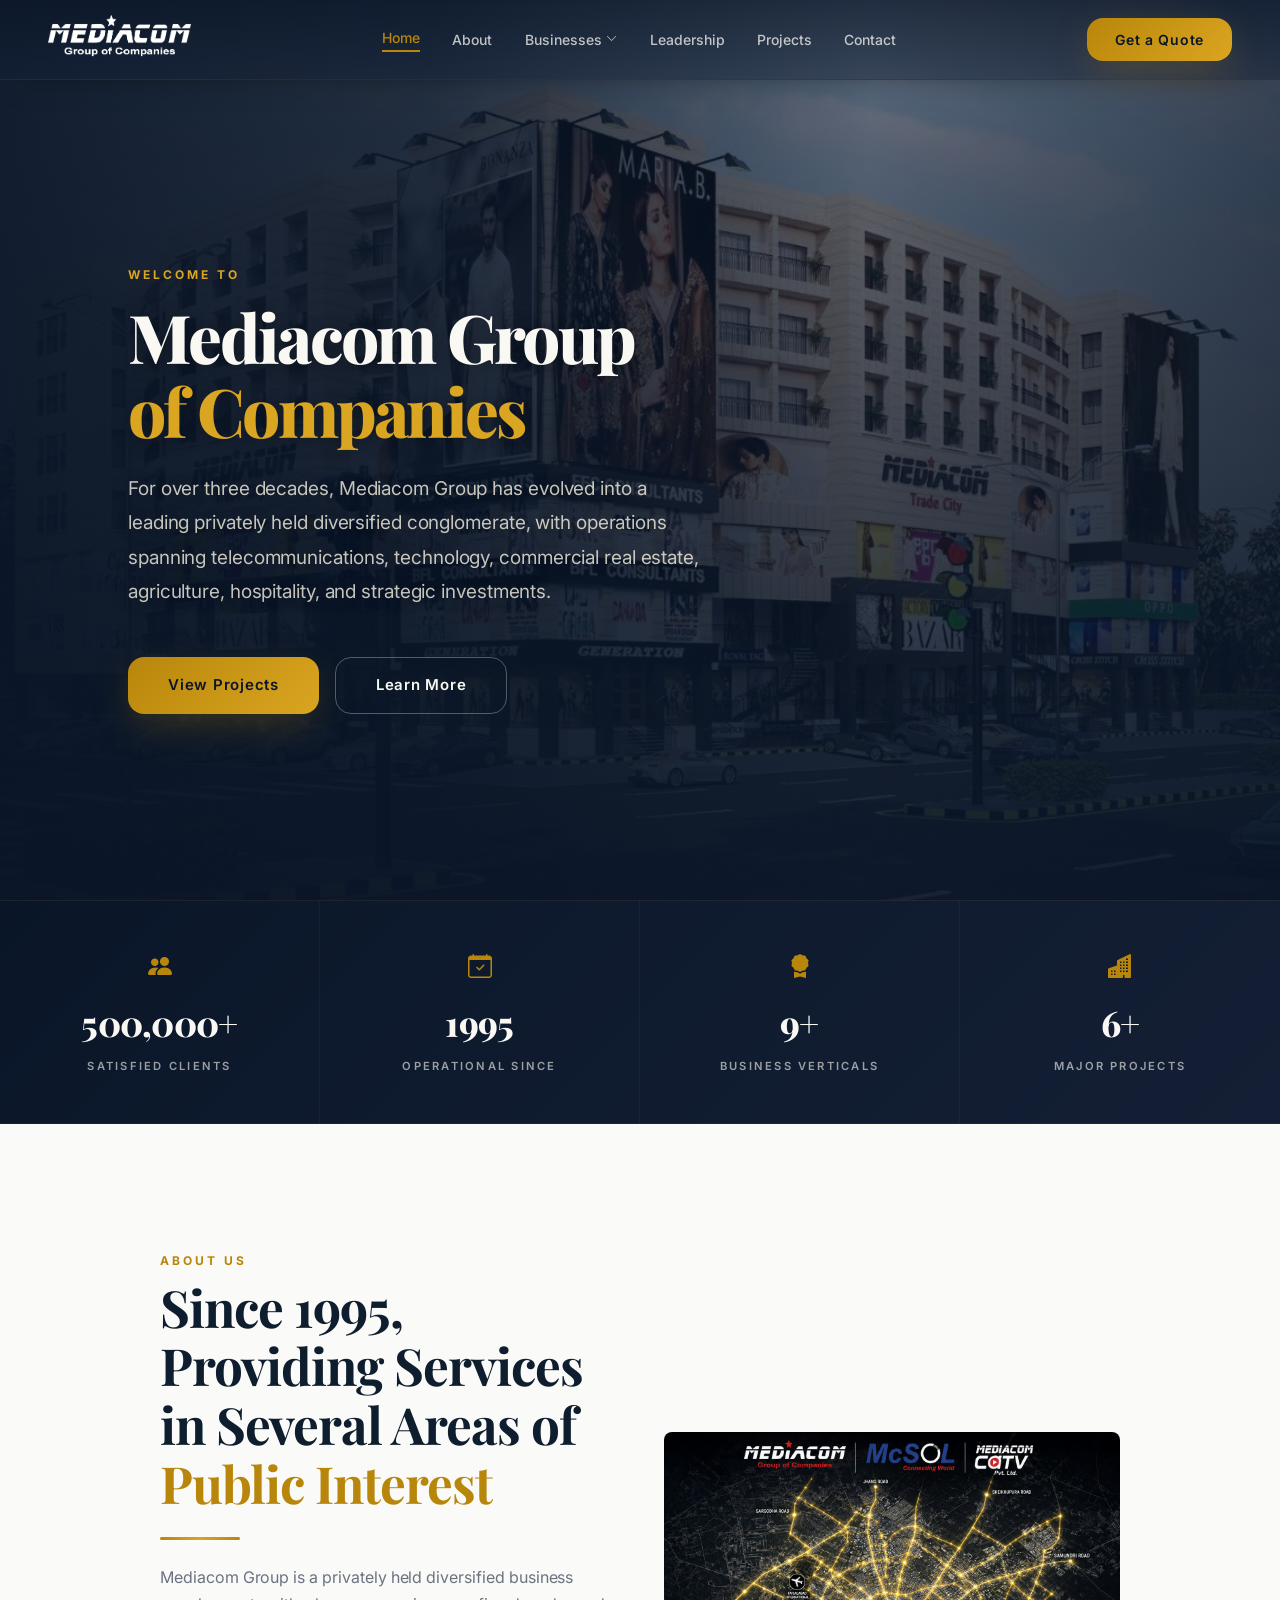
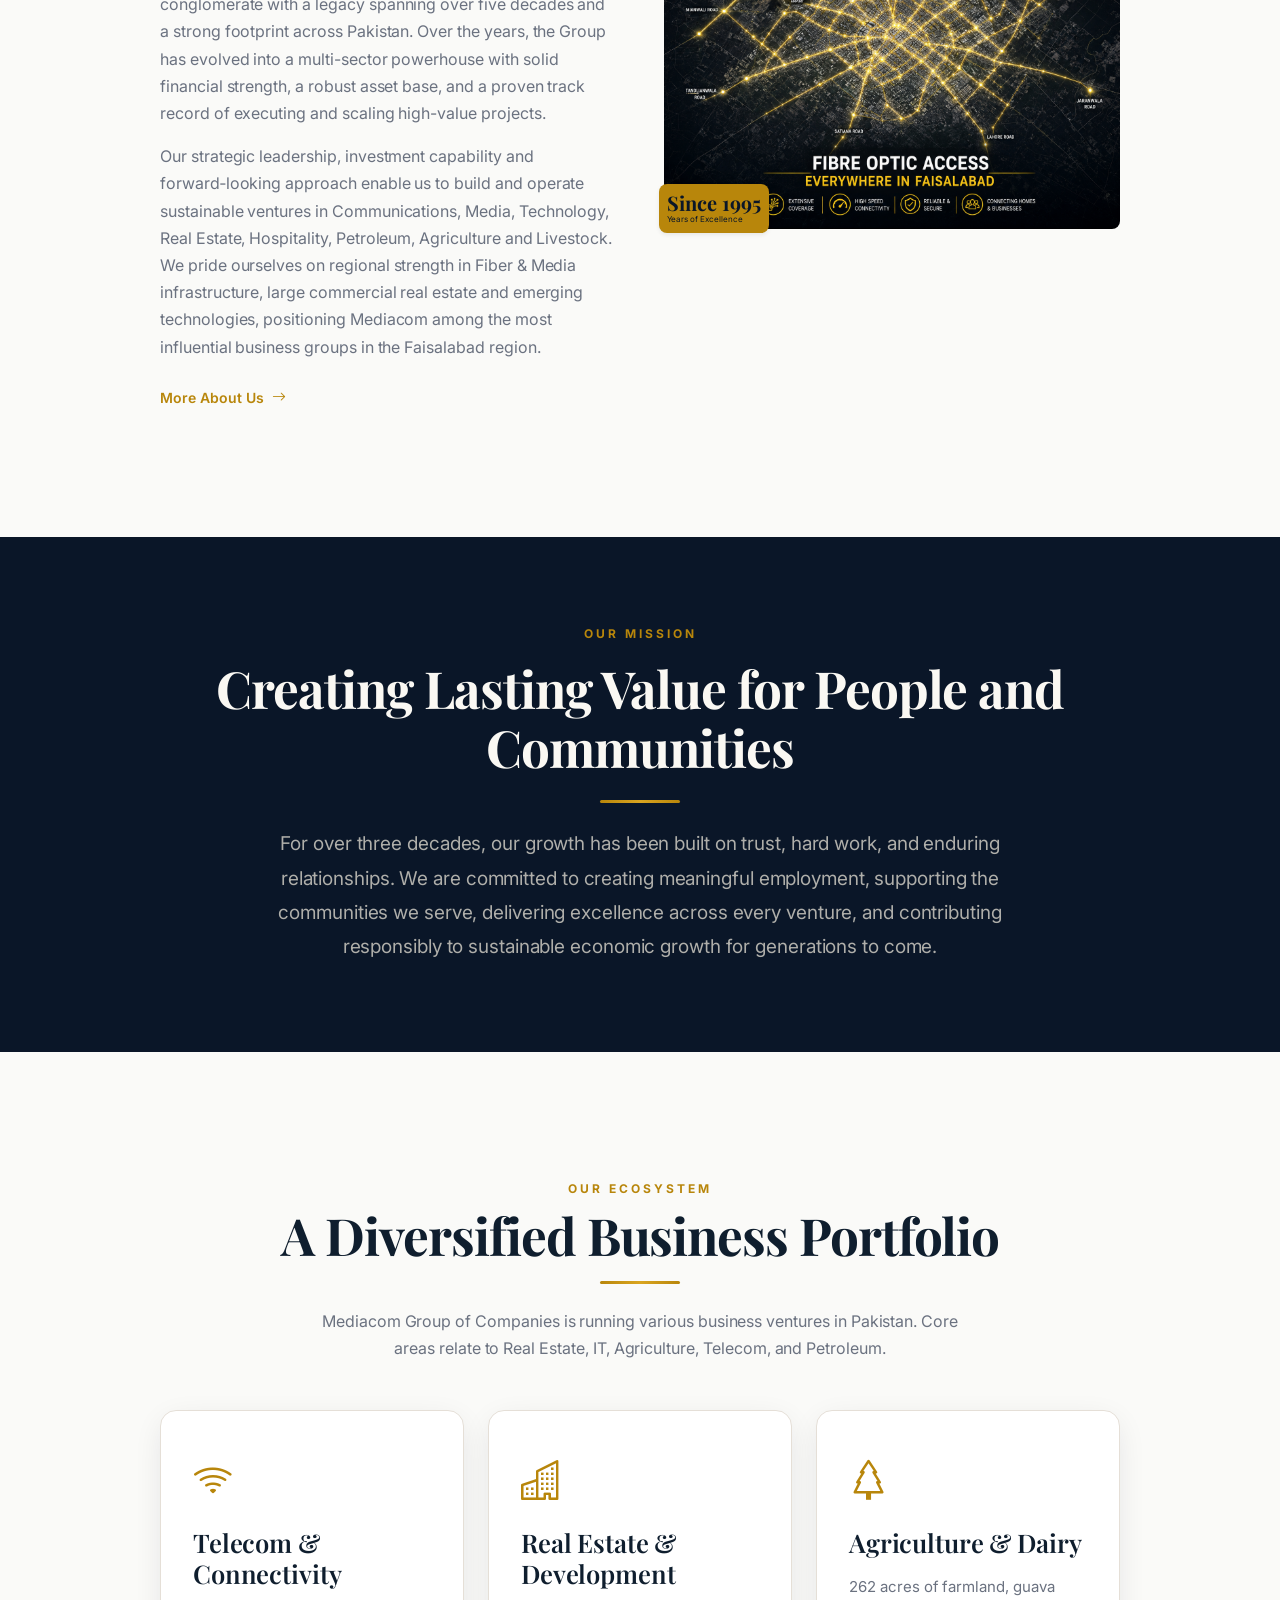
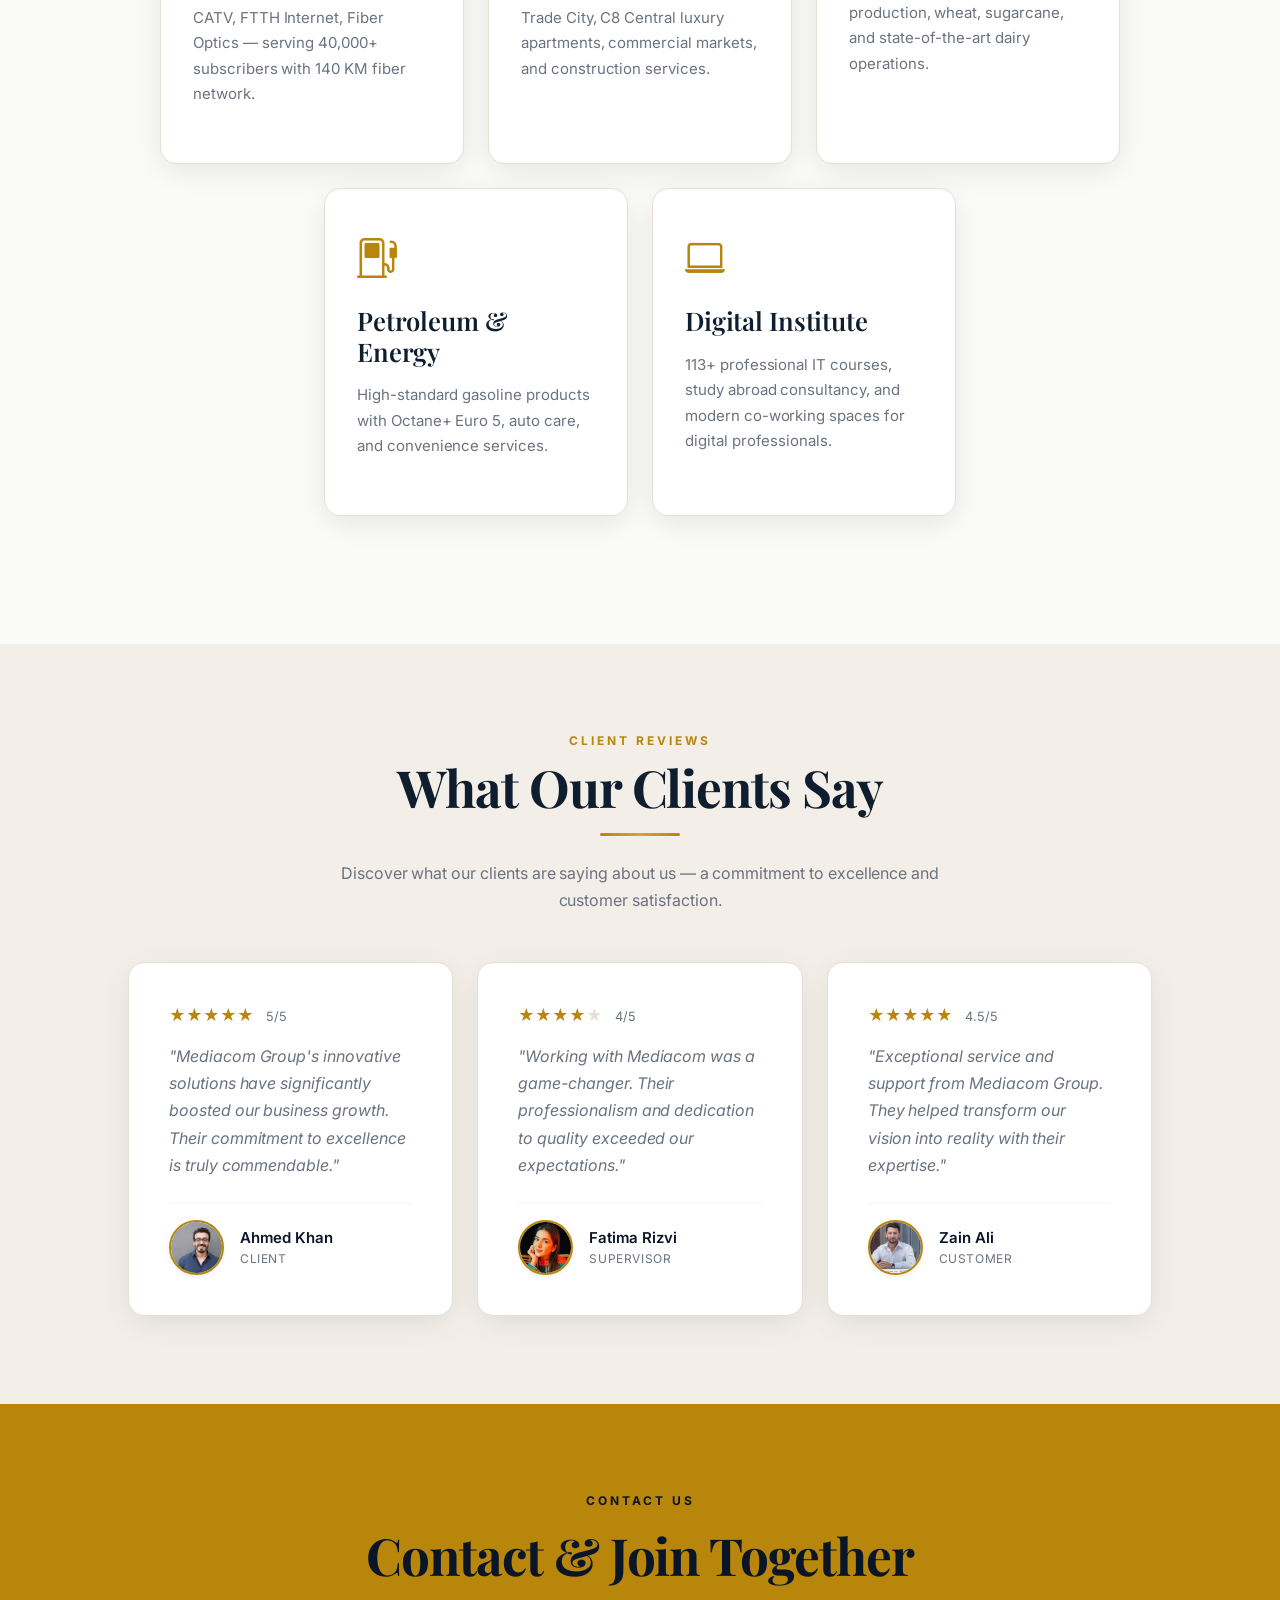
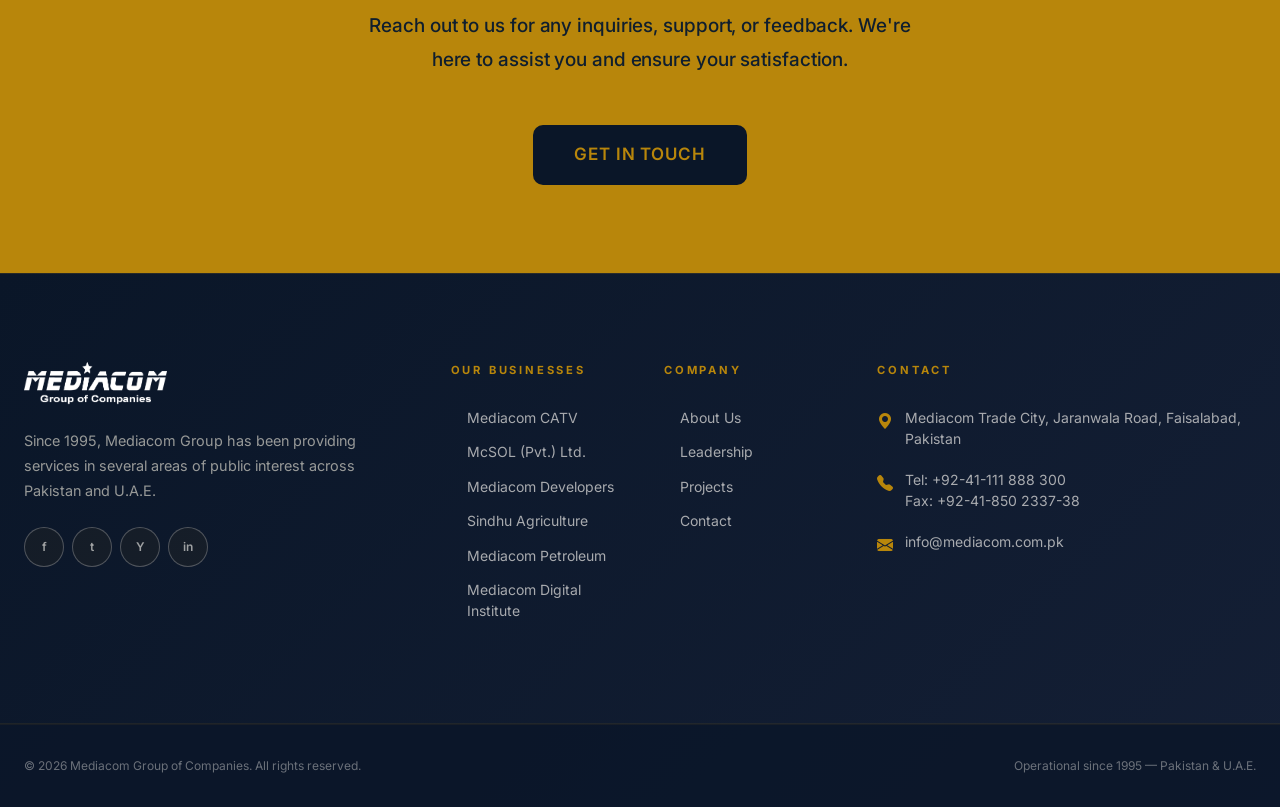
==== commit 3b65a386: "updates" ====
--- a/index.html
+++ b/index.html
@@ -4,7 +4,7 @@
   <meta charset="UTF-8" />
   <meta name="viewport" content="width=device-width, initial-scale=1.0" />
   <title>Mediacom Group of Companies</title>
-  <meta name="description" content="Since 1995, Mediacom Group has been providing services in Telecom, Real Estate, Agriculture, Cybersecurity, and Petroleum across Pakistan and U.A.E." />
+  <meta name="description" content="Since 1995, Mediacom Group has been providing services in Telecom, Real Estate, Agriculture, Petroleum, and digital education across Pakistan and U.A.E." />
   <link rel="preconnect" href="https://fonts.googleapis.com" />
   <link href="https://cdn.jsdelivr.net/npm/bootstrap@5.3.3/dist/css/bootstrap.min.css" rel="stylesheet" />
   <link href="https://cdn.jsdelivr.net/npm/bootstrap-icons@1.11.3/font/bootstrap-icons.css" rel="stylesheet" />
@@ -45,12 +45,6 @@
               </a>
             </div>
             <div class="col-6">
-              <a href="cybersecurity.html" class="dropdown-item rounded-2 dropdown-item-mc">
-                <div class="item-name">Cybersol Inc.</div>
-                <div class="item-desc">Cyber Security Solutions</div>
-              </a>
-            </div>
-            <div class="col-6">
               <a href="real-estate.html" class="dropdown-item rounded-2 dropdown-item-mc">
                 <div class="item-name">Mediacom Developers</div>
                 <div class="item-desc">Real Estate & Construction</div>
@@ -76,7 +70,7 @@
             </div>
             <div class="col-6">
               <a href="petroleum.html" class="dropdown-item rounded-2 dropdown-item-mc">
-                <div class="item-name">Sindhu Petroleum</div>
+                <div class="item-name">Mediacom Petroleum</div>
                 <div class="item-desc">Fuel & Energy</div>
               </a>
             </div>
@@ -109,13 +103,12 @@
       <a class="footer-link d-block mb-3" href="about.html">About</a>
       <div class="mb-2" style="font-size:0.75rem; font-weight:600; color:var(--gold); text-transform:uppercase; letter-spacing:0.15em;">Businesses</div>
       <a class="footer-link d-block ps-3 mb-2" href="telecom.html">Mediacom CATV</a>
-      <a class="footer-link d-block ps-3 mb-2" href="telecom.html">McSOL (Pvt.) Ltd.</a>
-      <a class="footer-link d-block ps-3 mb-2" href="cybersecurity.html">Cybersol Inc.</a>
+      <a class="footer-link d-block ps-3 mb-2" href="mscol.html">McSOL (Pvt.) Ltd.</a>
       <a class="footer-link d-block ps-3 mb-2" href="real-estate.html">Mediacom Developers</a>
       <a class="footer-link d-block ps-3 mb-2" href="real-estate.html">Mediacom Trade City</a>
       <a class="footer-link d-block ps-3 mb-2" href="real-estate.html">C8 Central</a>
       <a class="footer-link d-block ps-3 mb-2" href="agriculture.html">Sindhu Agriculture</a>
-      <a class="footer-link d-block ps-3 mb-2" href="petroleum.html">Sindhu Petroleum</a>
+      <a class="footer-link d-block ps-3 mb-2" href="petroleum.html">Mediacom Petroleum</a>
       <a class="footer-link d-block ps-3 mb-3" href="digital-institute.html">Mediacom Digital Institute</a>
       <a class="footer-link d-block mb-3" href="leadership.html">Leadership</a>
       <a class="footer-link d-block mb-3" href="projects.html">Projects</a>
@@ -136,10 +129,10 @@
         Mediacom Group<br />
         <span class="text-gold">of Companies</span>
       </h1>
-      <p class="body-lg mb-5 animate-fade-up delay-2" style="color:rgba(245,240,225,0.8); max-width:36rem;">
-        Join hands with us to make your ideas a reality — from housing societies to commercial markets, agriculture to cutting-edge telecom.
+      <p class="body-lg mb-5 " style="color:rgba(245,240,225,0.8); max-width:36rem;">
+        For over three decades, Mediacom Group has evolved into a leading privately held diversified conglomerate, with operations spanning telecommunications, technology, commercial real estate, agriculture, hospitality, and strategic investments.
       </p>
-      <div class="d-flex flex-wrap gap-3 animate-fade-up delay-3">
+      <div class="d-flex flex-wrap gap-3">
         <a href="projects.html" class="btn-gold">View Projects</a>
         <a href="about.html"   class="btn-outline-cream">Learn More</a>
       </div>
@@ -185,10 +178,10 @@
         <h2 class="heading-lg mb-4">Since 1995, Providing Services in Several Areas of <span class="text-gold">Public Interest</span></h2>
         <div class="gold-divider-left mb-4"></div>
         <p class="body-md mb-3">
-          MEDIACOM Group of companies is running various business ventures in Pakistan and U.A.E. The area of operation of companies relate to Telecom, Real Estate, Agriculture and Livestock.
+          Mediacom Group is a privately held diversified business conglomerate with a legacy spanning over five decades and a strong footprint across Pakistan. Over the years, the Group has evolved into a multi-sector powerhouse with solid financial strength, a robust asset base, and a proven track record of executing and scaling high-value projects.
         </p>
         <p class="body-md mb-4">
-          Our technical expertise, vast experience, knowledge of Business Solutions, Networks and Telecommunications, ensure that all diversified applications operate smoothly as one window operation. We are offering total Outside Plant (OSP) engineering service with expertise in all areas relating to the planning, design, project management, splicing, testing and commissioning of fiber optic network.
+          Our strategic leadership, investment capability and forward‑looking approach enable us to build and operate sustainable ventures in Communications, Media, Technology, Real Estate, Hospitality, Petroleum, Agriculture and Livestock. We pride ourselves on regional strength in Fiber &amp; Media infrastructure, large commercial real estate and emerging technologies, positioning Mediacom among the most influential business groups in the Faisalabad region.
         </p>
         <a href="about.html" class="d-inline-flex align-items-center gap-2 fw-semibold" style="color:var(--gold); font-size:0.875rem; transition:color 0.2s;">
           More About Us <i class="bi bi-arrow-right"></i>
@@ -197,30 +190,31 @@
       <div class="col-lg-6 animate-fade-up delay-2">
         <div class="position-relative">
           <img
-            src="assets/liberty_market.png"
+            src="assets/mediacom-view.png"
             alt="Mediacom Trade City"
-            class="rounded-3 w-100 object-cover aspect-4x3"
+            class="rounded-3 w-100 object-cover aspect-3x3"
             loading="lazy"
           />
-          <div class="position-absolute p-4 rounded-3 shadow-lg"
-               style="bottom:-1.5rem; left:-1.5rem; background:var(--gold); color:var(--navy);">
-            <div class="fw-bold" style="font-family:var(--font-display); font-size:1.75rem; line-height:1;">Since 1995</div>
-            <div style="font-size:0.875rem; font-weight:600;">Years of Excellence</div>
-          </div>
-        </div>
-      </div>
-    </div>
-  </div>
-</section>
+          <div class="position-absolute p-2 rounded-3 shadow-sm"
+               style="bottom:-0.3rem; left:-0.3rem; background:var(--gold); color:var(--navy); min-width:6rem;">
+            <div class="fw-bold" style="font-family:var(--font-display); font-size:1.25rem; line-height:1.05;">Since 1995</div>
+            <div style="font-size:0.5rem; font-weight:400;">Years of Excellence</div>
+          </div>
+        </div>
+      </div>
+    </div>
+  </div>
+</section>
+
 
 <!-- ═══════════════ MISSION ═══════════════ -->
 <section class="section-padding bg-navy">
   <div class="container-narrow text-center">
     <p class="section-label mb-3 animate-fade-up">Our Mission</p>
-    <h2 class="heading-lg text-cream mb-4 animate-fade-up delay-1">Building the Future with Integrity</h2>
+    <h2 class="heading-lg text-cream mb-4 animate-fade-up delay-1">Creating Lasting Value for People and Communities</h2>
     <div class="gold-divider mb-4 animate-fade-up delay-2"></div>
     <p class="body-lg animate-fade-up delay-3" style="color:rgba(245,240,225,0.7); max-width:48rem; margin:0 auto;">
-      We are here today because of the confidence and trust that our customers and stakeholders have placed in us. As we move forward, we are committed to establishing new standards of customer service, excellence, and quality in all industries.
+      For over three decades, our growth has been built on trust, hard work, and enduring relationships. We are committed to creating meaningful employment, supporting the communities we serve, delivering excellence across every venture, and contributing responsibly to sustainable economic growth for generations to come.
     </p>
   </div>
 </section>
@@ -242,13 +236,6 @@
           <i class="bi bi-wifi card-icon" style="font-size:2.5rem; display:block; margin-bottom:1rem;"></i>
           <h3 class="heading-sm mb-3">Telecom & Connectivity</h3>
           <p class="body-md" style="font-size:0.9375rem;">CATV, FTTH Internet, Fiber Optics — serving 40,000+ subscribers with 140 KM fiber network.</p>
-        </a>
-      </div>
-      <div class="col-md-6 col-lg-4 animate-fade-up delay-1">
-        <a href="cybersecurity.html" class="glass-card vertical-card d-block h-100 text-decoration-none">
-          <i class="bi bi-shield-fill-check card-icon" style="font-size:2.5rem; display:block; margin-bottom:1rem;"></i>
-          <h3 class="heading-sm mb-3">Cybersecurity</h3>
-          <p class="body-md" style="font-size:0.9375rem;">Enterprise-grade cyber solutions: PKI, endpoint security, DevOps, identity management.</p>
         </a>
       </div>
       <div class="col-md-6 col-lg-4 animate-fade-up delay-2">
@@ -379,11 +366,10 @@
         <div class="col-sm-6 col-lg-2">
           <div class="footer-heading">Our Businesses</div>
           <a href="telecom.html"       class="footer-link">Mediacom CATV</a>
-          <a href="telecom.html"       class="footer-link">McSOL (Pvt.) Ltd.</a>
-          <a href="cybersecurity.html" class="footer-link">Cybersol Inc.</a>
+          <a href="mscol.html"       class="footer-link">McSOL (Pvt.) Ltd.</a>
           <a href="real-estate.html"   class="footer-link">Mediacom Developers</a>
           <a href="agriculture.html"   class="footer-link">Sindhu Agriculture</a>
-          <a href="petroleum.html"     class="footer-link">Sindhu Petroleum</a>
+          <a href="petroleum.html"     class="footer-link">Mediacom Petroleum</a>
           <a href="digital-institute.html" class="footer-link">Mediacom Digital Institute</a>
         </div>
         <!-- Company -->
--- a/css/style.css
+++ b/css/style.css
@@ -573,6 +573,136 @@
 .footer-contact-text { font-size: 0.875rem; color: rgba(250, 248, 243, 0.65); }
 .footer-copy { font-size: 0.75rem; color: rgba(250, 248, 243, 0.4); }
 
+/* ── Homepage About ── */
+.home-about {
+  background:
+    linear-gradient(180deg, rgba(250, 248, 243, 0.98) 0%, rgba(245, 240, 225, 0.92) 100%),
+    var(--bg);
+}
+
+.home-about-head {
+  max-width: 48rem;
+  margin: 0 auto 2.5rem;
+  text-align: left;
+}
+
+.home-about-head .section-label {
+  display: inline-flex;
+  justify-content: flex-start;
+}
+
+.home-about-grid {
+  display: grid;
+  grid-template-columns: 1.05fr 0.95fr;
+  gap: 3.75rem;
+  align-items: start;
+  max-width: 1180px;
+  margin: 0 auto;
+}
+
+.home-about-copy {
+  background: rgba(255, 255, 255, 0.96);
+  border: 1px solid rgba(10, 22, 40, 0.08);
+  border-radius: 1.75rem;
+  padding: 3rem;
+  box-shadow: 0 38px 90px rgba(10, 22, 40, 0.08);
+}
+
+.home-about-copy p {
+  color: rgba(15, 30, 46, 0.92);
+  line-height: 1.95;
+  margin-bottom: 1.35rem;
+}
+
+.home-about-copy p:last-child {
+  margin-bottom: 0;
+}
+
+.home-about-points {
+  display: grid;
+  gap: 0.85rem;
+  margin: 2rem 0;
+}
+
+.home-about-points span {
+  display: flex;
+  align-items: center;
+  gap: 0.75rem;
+  min-height: 3rem;
+  padding: 0.8rem 1rem;
+  border: 1px solid rgba(184, 134, 11, 0.14);
+  border-radius: var(--radius);
+  background: rgba(255, 255, 255, 0.68);
+  color: var(--navy);
+  font-size: 0.92rem;
+  font-weight: 700;
+}
+
+.home-about-points i {
+  color: var(--gold);
+  font-size: 1.1rem;
+}
+
+.home-about-visual {
+  position: relative;
+  overflow: hidden;
+  border-radius: 2rem;
+  min-height: 520px;
+  background: #0A1628;
+  box-shadow: 0 42px 100px rgba(10, 22, 40, 0.14);
+}
+
+.home-about-visual-inner {
+  width: 100%;
+  height: 100%;
+  position: relative;
+}
+
+.home-about-visual img {
+  display: block;
+  width: 100%;
+  height: 100%;
+  object-fit: cover;
+}
+
+.home-about-visual::after {
+  content: "";
+  position: absolute;
+  inset: 0;
+  pointer-events: none;
+  background: linear-gradient(180deg, rgba(10, 22, 40, 0.14) 0%, rgba(10, 22, 40, 0.9) 100%);
+}
+
+.home-about-badge {
+  position: absolute;
+  left: 1.5rem;
+  bottom: 1.5rem;
+  z-index: 2;
+  padding: 1rem 1.4rem;
+  border-radius: 1.25rem;
+  background: rgba(10, 22, 40, 0.92);
+  border: 1px solid rgba(255, 255, 255, 0.12);
+  color: var(--cream);
+  box-shadow: var(--shadow-card);
+}
+
+.home-about-badge strong {
+  display: block;
+  font-family: var(--font-display);
+  font-size: 1.4rem;
+  line-height: 1.05;
+}
+
+.home-about-badge span {
+  display: block;
+  margin-top: 0.35rem;
+  color: var(--gold-light);
+  font-size: 0.72rem;
+  font-weight: 700;
+  letter-spacing: 0.14em;
+  text-transform: uppercase;
+}
+
 /* ── About CEO ── */
 .ceo-quote { border-left: 4px solid var(--gold); padding-left: 1.5rem; margin-top: 1.5rem; }
 .ceo-quote p { font-family: var(--font-display); font-size: 1.125rem; font-style: italic; color: var(--gold); }
@@ -1014,6 +1144,19 @@
   line-height: 1.2;
 }
 
+.petroleum-visual-note a {
+  display: inline-flex;
+  margin-top: 0.7rem;
+  color: var(--gold-light);
+  font-size: 0.85rem;
+  font-weight: 700;
+  text-decoration: none;
+}
+
+.petroleum-visual-note a:hover {
+  color: var(--cream);
+}
+
 .petroleum-metrics {
   display: grid;
   grid-template-columns: repeat(3, minmax(0, 1fr));
@@ -1142,7 +1285,54 @@
   flex-shrink: 0;
 }
 
+.petroleum-cta-actions {
+  display: flex;
+  flex-wrap: wrap;
+  gap: 0.85rem;
+  flex-shrink: 0;
+}
+
+.agriculture-photo-grid {
+  display: grid;
+  grid-template-columns: 1.1fr 0.95fr 0.95fr;
+  gap: 1rem;
+}
+
+.agriculture-photo-grid figure {
+  min-height: 15rem;
+  margin: 0;
+  overflow: hidden;
+  border: 1px solid var(--border);
+  border-radius: var(--radius-lg);
+  background: var(--muted);
+  box-shadow: var(--shadow-card);
+}
+
+.agriculture-photo-grid img {
+  width: 100%;
+  height: 100%;
+  object-fit: cover;
+}
+
+.agriculture-photo-grid figure:first-child {
+  grid-row: span 2;
+}
+
 @media (max-width: 991.98px) {
+  .home-about-head,
+  .home-about-grid {
+    grid-template-columns: 1fr;
+  }
+
+  .home-about-head {
+    gap: 1rem;
+    margin-bottom: 2.25rem;
+  }
+
+  .home-about-copy {
+    max-width: none;
+  }
+
   .petroleum-intro-grid,
   .petroleum-strength-grid {
     grid-template-columns: 1fr;
@@ -1155,9 +1345,28 @@
   .petroleum-service-image {
     aspect-ratio: 16 / 10;
   }
+
+  .agriculture-photo-grid {
+    grid-template-columns: 1fr 1fr;
+  }
+
+  .agriculture-photo-grid figure:first-child {
+    grid-column: 1 / -1;
+    grid-row: auto;
+  }
 }
 
 @media (max-width: 767.98px) {
+  .home-about-visual img {
+    aspect-ratio: 4 / 3;
+  }
+
+  .home-about-badge {
+    left: 1rem;
+    right: 1rem;
+    bottom: 1rem;
+  }
+
   .petroleum-metrics,
   .petroleum-service-grid {
     grid-template-columns: 1fr;
@@ -1175,6 +1384,10 @@
   .petroleum-cta-inner {
     align-items: flex-start;
     flex-direction: column;
+  }
+
+  .petroleum-cta-actions {
+    width: 100%;
   }
 
   .petroleum-visual-note {
@@ -1183,4 +1396,12 @@
     bottom: 1rem;
     min-width: 0;
   }
-}
+
+  .agriculture-photo-grid {
+    grid-template-columns: 1fr;
+  }
+
+  .agriculture-photo-grid figure {
+    min-height: 13rem;
+  }
+}
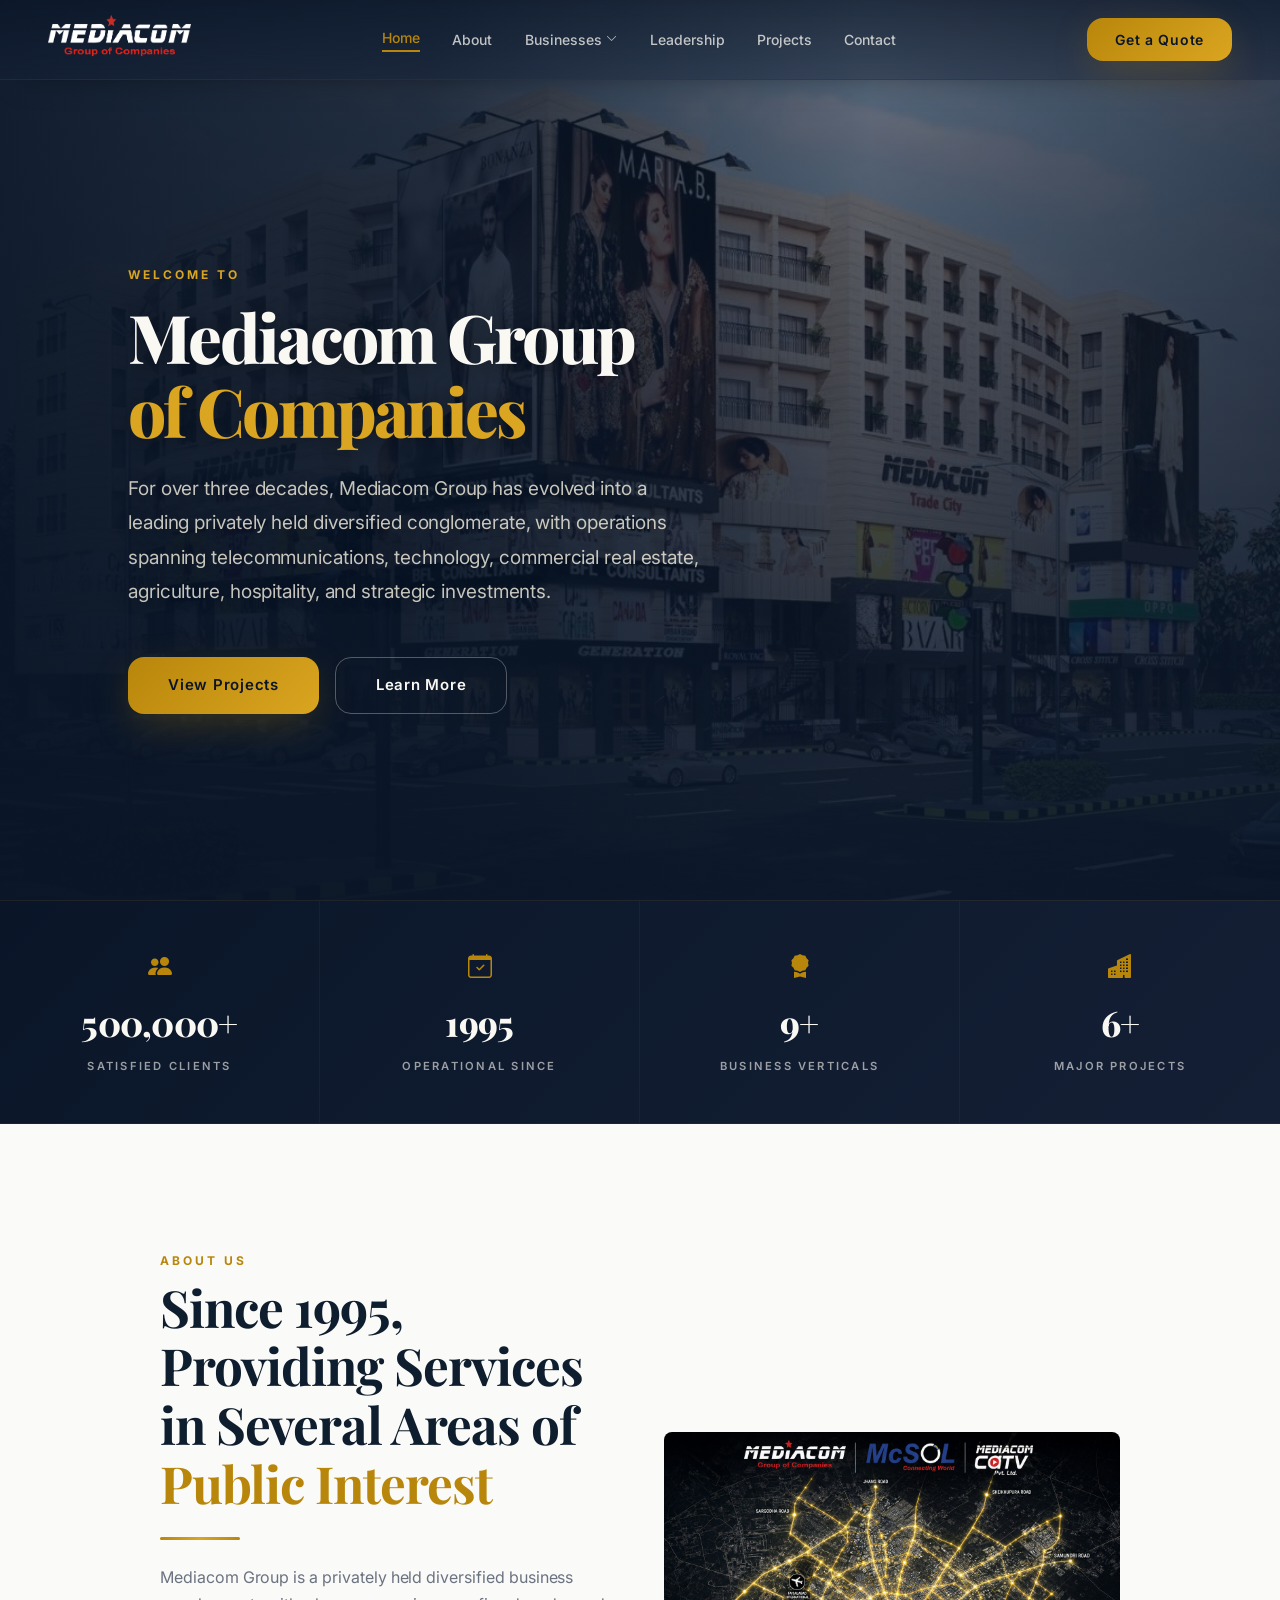
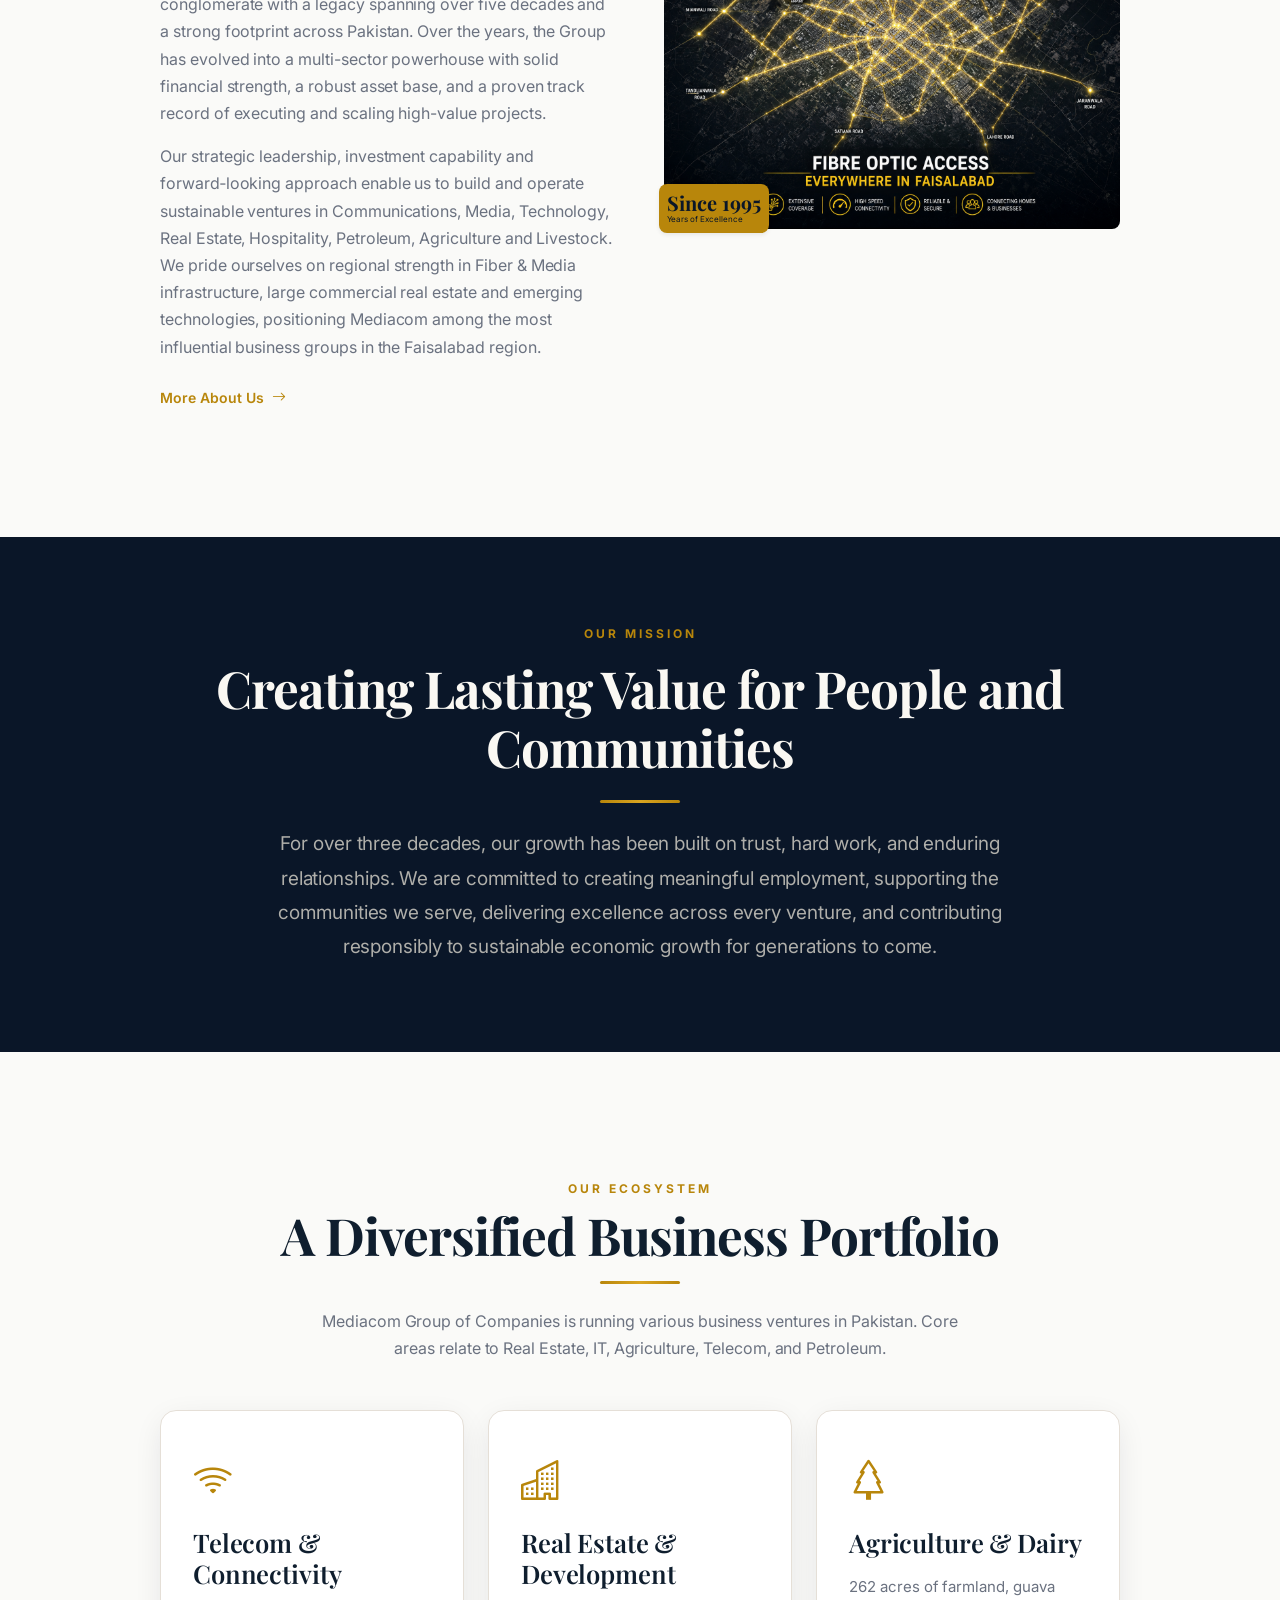
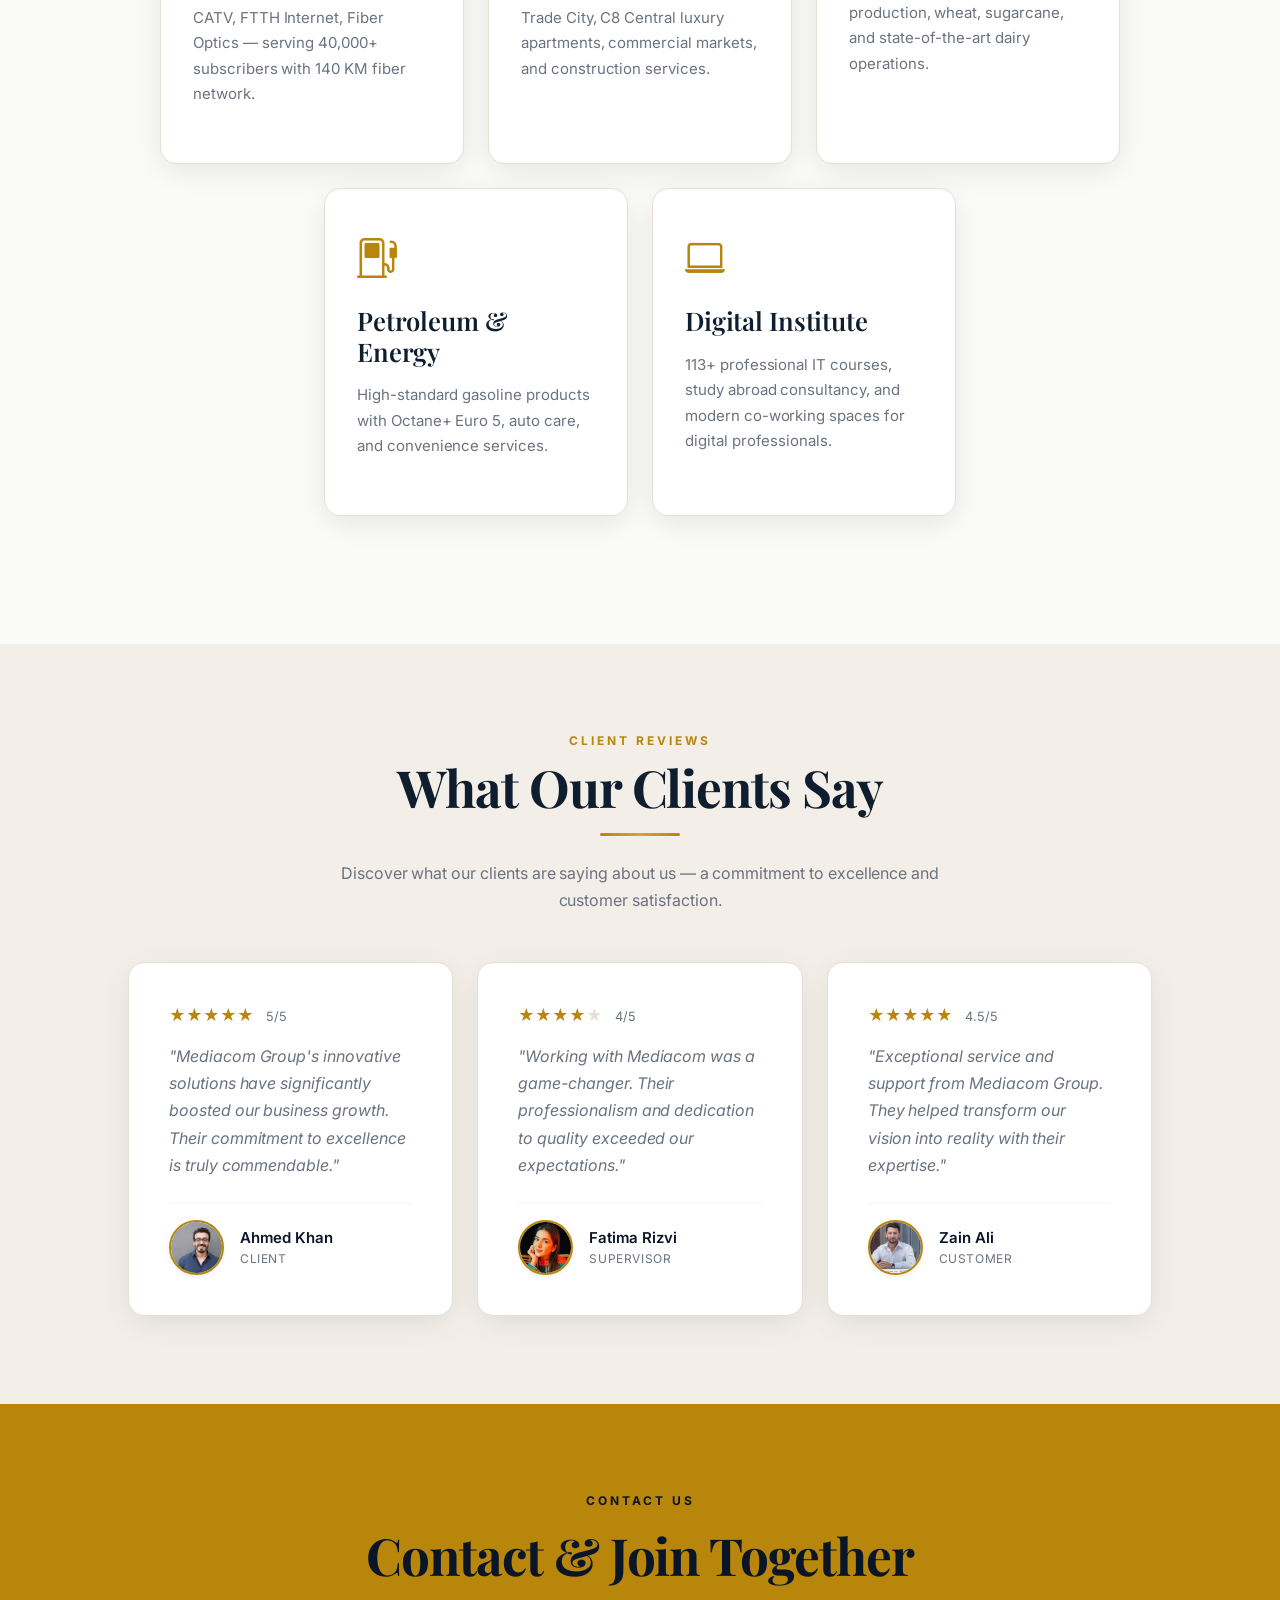
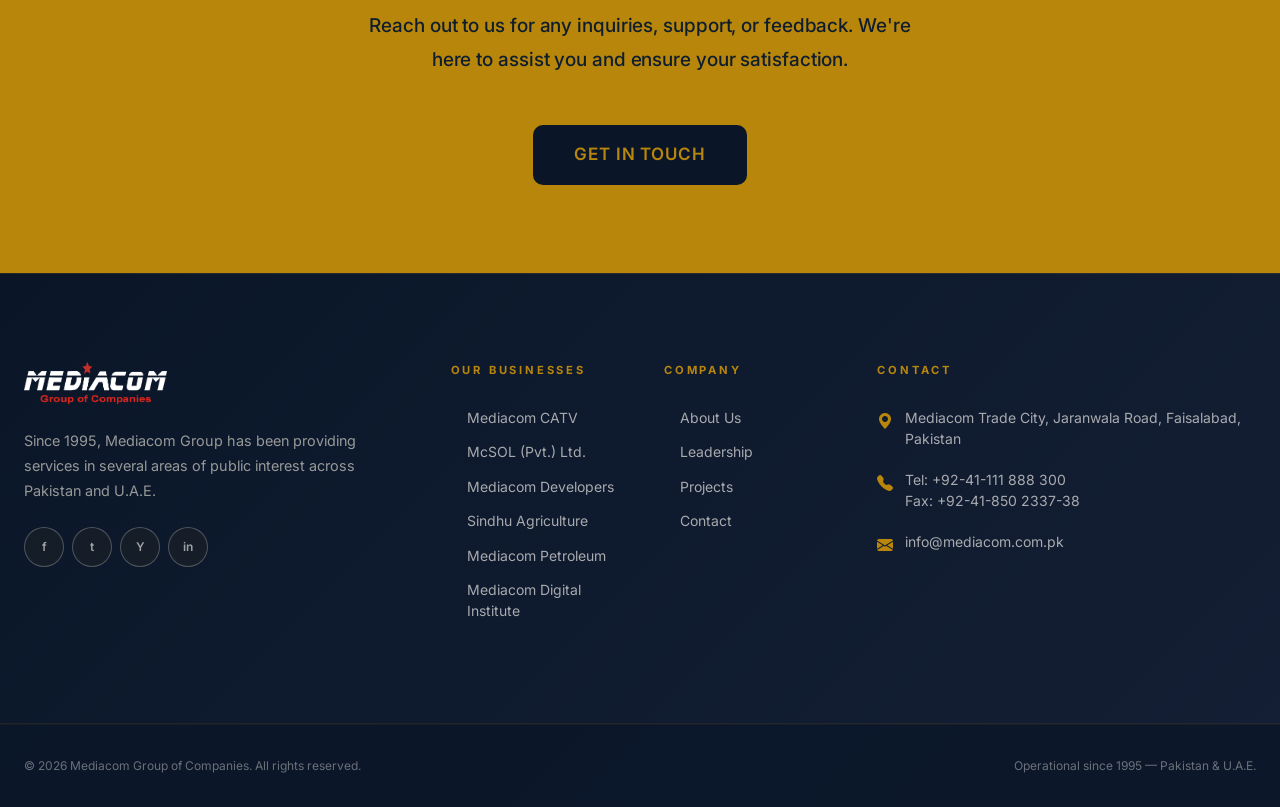
==== commit 7e99af02: "new" ====
--- a/index.html
+++ b/index.html
@@ -1,420 +1,466 @@
 <!DOCTYPE html>
 <html lang="en">
+
 <head>
   <meta charset="UTF-8" />
   <meta name="viewport" content="width=device-width, initial-scale=1.0" />
   <title>Mediacom Group of Companies</title>
-  <meta name="description" content="Since 1995, Mediacom Group has been providing services in Telecom, Real Estate, Agriculture, Petroleum, and digital education across Pakistan and U.A.E." />
+  <meta name="description"
+    content="Since 1995, Mediacom Group has been providing services in Telecom, Real Estate, Agriculture, Petroleum, and digital education across Pakistan and U.A.E." />
   <link rel="preconnect" href="https://fonts.googleapis.com" />
   <link href="https://cdn.jsdelivr.net/npm/bootstrap@5.3.3/dist/css/bootstrap.min.css" rel="stylesheet" />
   <link href="https://cdn.jsdelivr.net/npm/bootstrap-icons@1.11.3/font/bootstrap-icons.css" rel="stylesheet" />
   <link href="css/style.css" rel="stylesheet" />
 </head>
+
 <body>
 
-<!-- ═══════════════ NAVBAR ═══════════════ -->
-<nav class="navbar navbar-mc navbar-expand-lg navbar-transparent">
-  <div class="container px-4 px-lg-5 d-flex align-items-center justify-content-between h-100 w-100">
-    <!-- Brand -->
-    <a class="d-flex align-items-center gap-2 text-decoration-none" href="index.html">
-      <img src="assets/logo.png" alt="Mediacom Group" class="brand-logo" />
-    </a>
-
-    <!-- Desktop Nav -->
-    <div class="d-none d-lg-flex align-items-center gap-4">
-      <a class="nav-link-mc" href="index.html">Home</a>
-      <a class="nav-link-mc" href="about.html">About</a>
-
-      <!-- Businesses Dropdown -->
-      <div class="dropdown">
-        <button class="nav-link-mc btn btn-link p-0 d-flex align-items-center gap-1" data-bs-toggle="dropdown" aria-expanded="false" style="text-decoration:none; box-shadow:none;">
-          Businesses <i class="bi bi-chevron-down" style="font-size:0.7rem;"></i>
+  <!-- ═══════════════ NAVBAR ═══════════════ -->
+  <nav class="navbar navbar-mc navbar-expand-lg navbar-transparent">
+    <div class="container px-4 px-lg-5 d-flex align-items-center justify-content-between h-100 w-100">
+      <!-- Brand -->
+      <a class="d-flex align-items-center gap-2 text-decoration-none" href="index.html">
+        <img src="assets/logo-navbar-clean.png" alt="Mediacom Group" class="brand-logo" />
+      </a>
+
+      <!-- Desktop Nav -->
+      <div class="d-none d-lg-flex align-items-center gap-4">
+        <a class="nav-link-mc" href="index.html">Home</a>
+        <a class="nav-link-mc" href="about.html">About</a>
+
+        <!-- Businesses Dropdown -->
+        <div class="dropdown">
+          <button class="nav-link-mc btn btn-link p-0 d-flex align-items-center gap-1" data-bs-toggle="dropdown"
+            aria-expanded="false" style="text-decoration:none; box-shadow:none;">
+            Businesses <i class="bi bi-chevron-down" style="font-size:0.7rem;"></i>
+          </button>
+          <div class="dropdown-menu p-4"
+            style="min-width:500px; background:var(--navy-light); border:1px solid rgba(196,157,77,0.12); border-radius:8px; box-shadow:var(--shadow-elevated);">
+            <div class="row g-2">
+              <div class="col-6">
+                <a href="telecom.html" class="dropdown-item rounded-2 dropdown-item-mc">
+                  <div class="item-name">Mediacom CATV</div>
+                  <div class="item-desc">Cable TV & Fiber Optics</div>
+                </a>
+              </div>
+              <div class="col-6">
+                <a href="telecom.html" class="dropdown-item rounded-2 dropdown-item-mc">
+                  <div class="item-name">McSOL (Pvt.) Ltd.</div>
+                  <div class="item-desc">FTTH Internet & TV</div>
+                </a>
+              </div>
+              <div class="col-6">
+                <a href="real-estate.html" class="dropdown-item rounded-2 dropdown-item-mc">
+                  <div class="item-name">Mediacom Developers</div>
+                  <div class="item-desc">Real Estate & Construction</div>
+                </a>
+              </div>
+              <div class="col-6">
+                <a href="real-estate.html" class="dropdown-item rounded-2 dropdown-item-mc">
+                  <div class="item-name">Mediacom Trade City</div>
+                  <div class="item-desc">Commercial & Retail</div>
+                </a>
+              </div>
+              <div class="col-6">
+                <a href="c8-central.html" class="dropdown-item rounded-2 dropdown-item-mc">
+                  <div class="item-name">C8 Central</div>
+                  <div class="item-desc">Luxury Apartments</div>
+                </a>
+              </div>
+              <div class="col-6">
+                <a href="agriculture.html" class="dropdown-item rounded-2 dropdown-item-mc">
+                  <div class="item-name">Sindhu Agriculture Farms</div>
+                  <div class="item-desc">Agriculture & Dairy</div>
+                </a>
+              </div>
+              <div class="col-6">
+                <a href="petroleum.html" class="dropdown-item rounded-2 dropdown-item-mc">
+                  <div class="item-name">Mediacom Petroleum</div>
+                  <div class="item-desc">Fuel & Energy</div>
+                </a>
+              </div>
+              <div class="col-6">
+                <a href="digital-institute.html" class="dropdown-item rounded-2 dropdown-item-mc">
+                  <div class="item-name">Mediacom Digital Institute</div>
+                  <div class="item-desc">IT Education & Digital Skills</div>
+                </a>
+              </div>
+            </div>
+          </div>
+        </div>
+
+        <a class="nav-link-mc" href="leadership.html">Leadership</a>
+        <a class="nav-link-mc" href="projects.html">Projects</a>
+        <a class="nav-link-mc" href="contact.html">Contact</a>
+      </div>
+
+      <!-- CTA + Toggler -->
+      <div class="d-flex align-items-center gap-3">
+        <a href="contact.html" class="btn-quote d-none d-lg-block">Get a Quote</a>
+        <button class="navbar-toggler d-lg-none" type="button" data-bs-toggle="collapse" data-bs-target="#mobileMenu">
+          <span class="navbar-toggler-icon"></span>
         </button>
-        <div class="dropdown-menu p-4" style="min-width:500px; background:var(--navy-light); border:1px solid rgba(196,157,77,0.12); border-radius:8px; box-shadow:var(--shadow-elevated);">
-          <div class="row g-2">
-            <div class="col-6">
-              <a href="telecom.html" class="dropdown-item rounded-2 dropdown-item-mc">
-                <div class="item-name">Mediacom CATV</div>
-                <div class="item-desc">Cable TV & Fiber Optics</div>
-              </a>
-            </div>
-            <div class="col-6">
-              <a href="telecom.html" class="dropdown-item rounded-2 dropdown-item-mc">
-                <div class="item-name">McSOL (Pvt.) Ltd.</div>
-                <div class="item-desc">FTTH Internet & TV</div>
-              </a>
-            </div>
-            <div class="col-6">
-              <a href="real-estate.html" class="dropdown-item rounded-2 dropdown-item-mc">
-                <div class="item-name">Mediacom Developers</div>
-                <div class="item-desc">Real Estate & Construction</div>
-              </a>
-            </div>
-            <div class="col-6">
-              <a href="real-estate.html" class="dropdown-item rounded-2 dropdown-item-mc">
-                <div class="item-name">Mediacom Trade City</div>
-                <div class="item-desc">Commercial & Retail</div>
-              </a>
-            </div>
-            <div class="col-6">
-              <a href="real-estate.html" class="dropdown-item rounded-2 dropdown-item-mc">
-                <div class="item-name">C8 Central</div>
-                <div class="item-desc">Luxury Apartments</div>
-              </a>
-            </div>
-            <div class="col-6">
-              <a href="agriculture.html" class="dropdown-item rounded-2 dropdown-item-mc">
-                <div class="item-name">Sindhu Agriculture Farms</div>
-                <div class="item-desc">Agriculture & Dairy</div>
-              </a>
-            </div>
-            <div class="col-6">
-              <a href="petroleum.html" class="dropdown-item rounded-2 dropdown-item-mc">
-                <div class="item-name">Mediacom Petroleum</div>
-                <div class="item-desc">Fuel & Energy</div>
-              </a>
-            </div>
-            <div class="col-6">
-              <a href="digital-institute.html" class="dropdown-item rounded-2 dropdown-item-mc">
-                <div class="item-name">Mediacom Digital Institute</div>
-                <div class="item-desc">IT Education & Digital Skills</div>
-              </a>
-            </div>
-          </div>
-        </div>
-      </div>
-
-      <a class="nav-link-mc" href="leadership.html">Leadership</a>
-      <a class="nav-link-mc" href="projects.html">Projects</a>
-      <a class="nav-link-mc" href="contact.html">Contact</a>
-    </div>
-
-    <!-- CTA + Toggler -->
-    <div class="d-flex align-items-center gap-3">
-      <a href="contact.html" class="btn-quote d-none d-lg-block">Get a Quote</a>
-      <button class="navbar-toggler d-lg-none" type="button" data-bs-toggle="collapse" data-bs-target="#mobileMenu">
-        <span class="navbar-toggler-icon"></span>
-      </button>
-    </div>
-
-    <!-- Mobile Menu -->
-    <div class="collapse d-lg-none w-100" id="mobileMenu" style="position:absolute; top:80px; left:0; right:0; background:var(--navy); border-top:1px solid rgba(196,157,77,0.1); padding:1.5rem;">
-      <a class="footer-link d-block mb-3" href="index.html">Home</a>
-      <a class="footer-link d-block mb-3" href="about.html">About</a>
-      <div class="mb-2" style="font-size:0.75rem; font-weight:600; color:var(--gold); text-transform:uppercase; letter-spacing:0.15em;">Businesses</div>
-      <a class="footer-link d-block ps-3 mb-2" href="telecom.html">Mediacom CATV</a>
-      <a class="footer-link d-block ps-3 mb-2" href="mscol.html">McSOL (Pvt.) Ltd.</a>
-      <a class="footer-link d-block ps-3 mb-2" href="real-estate.html">Mediacom Developers</a>
-      <a class="footer-link d-block ps-3 mb-2" href="real-estate.html">Mediacom Trade City</a>
-      <a class="footer-link d-block ps-3 mb-2" href="real-estate.html">C8 Central</a>
-      <a class="footer-link d-block ps-3 mb-2" href="agriculture.html">Sindhu Agriculture</a>
-      <a class="footer-link d-block ps-3 mb-2" href="petroleum.html">Mediacom Petroleum</a>
-      <a class="footer-link d-block ps-3 mb-3" href="digital-institute.html">Mediacom Digital Institute</a>
-      <a class="footer-link d-block mb-3" href="leadership.html">Leadership</a>
-      <a class="footer-link d-block mb-3" href="projects.html">Projects</a>
-      <a class="footer-link d-block mb-4" href="contact.html">Contact</a>
-      <a href="contact.html" class="btn-gold d-inline-flex">Get a Quote</a>
-    </div>
-  </div>
-</nav>
-
-<!-- ═══════════════ HERO ═══════════════ -->
-<section class="main-hero">
-  <img class="hero-bg home-projects-hero-img" src="assets/background photo on the front of the website behind view projects.jpeg" alt="Mediacom Trade City" />
-  <div class="hero-overlay"></div>
-  <div class="hero-content section-padding w-100">
+      </div>
+
+      <!-- Mobile Menu -->
+      <div class="collapse d-lg-none w-100" id="mobileMenu"
+        style="position:absolute; top:80px; left:0; right:0; background:var(--navy); border-top:1px solid rgba(196,157,77,0.1); padding:1.5rem;">
+        <a class="footer-link d-block mb-3" href="index.html">Home</a>
+        <a class="footer-link d-block mb-3" href="about.html">About</a>
+        <div class="mb-2"
+          style="font-size:0.75rem; font-weight:600; color:var(--gold); text-transform:uppercase; letter-spacing:0.15em;">
+          Businesses</div>
+        <a class="footer-link d-block ps-3 mb-2" href="telecom.html">Mediacom CATV</a>
+        <a class="footer-link d-block ps-3 mb-2" href="mscol.html">McSOL (Pvt.) Ltd.</a>
+        <a class="footer-link d-block ps-3 mb-2" href="real-estate.html">Mediacom Developers</a>
+        <a class="footer-link d-block ps-3 mb-2" href="real-estate.html">Mediacom Trade City</a>
+        <a class="footer-link d-block ps-3 mb-2" href="c8-central.html">C8 Central</a>
+        <a class="footer-link d-block ps-3 mb-2" href="agriculture.html">Sindhu Agriculture</a>
+        <a class="footer-link d-block ps-3 mb-2" href="petroleum.html">Mediacom Petroleum</a>
+        <a class="footer-link d-block ps-3 mb-3" href="digital-institute.html">Mediacom Digital Institute</a>
+        <a class="footer-link d-block mb-3" href="leadership.html">Leadership</a>
+        <a class="footer-link d-block mb-3" href="projects.html">Projects</a>
+        <a class="footer-link d-block mb-4" href="contact.html">Contact</a>
+        <a href="contact.html" class="btn-gold d-inline-flex">Get a Quote</a>
+      </div>
+    </div>
+  </nav>
+
+  <!-- ═══════════════ HERO ═══════════════ -->
+  <section class="main-hero">
+    <img class="hero-bg home-projects-hero-img"
+      src="assets/background photo on the front of the website behind view projects.jpeg" alt="Mediacom Trade City" />
+    <div class="hero-overlay"></div>
+    <div class="hero-content section-padding w-100">
+      <div class="container-wide">
+        <p class="section-label mb-3 animate-fade-up">Welcome to</p>
+        <h1 class="heading-xl text-cream mb-4 animate-fade-up">
+          Mediacom Group<br />
+          <span class="text-gold">of Companies</span>
+        </h1>
+        <p class="body-lg mb-5 " style="color:rgba(245,240,225,0.8); max-width:36rem;">
+          For over three decades, Mediacom Group has evolved into a leading privately held diversified conglomerate,
+          with operations spanning telecommunications, technology, commercial real estate, agriculture, hospitality, and
+          strategic investments.
+        </p>
+        <div class="d-flex flex-wrap gap-3">
+          <a href="projects.html" class="btn-gold">View Projects</a>
+          <a href="about.html" class="btn-outline-cream">Learn More</a>
+        </div>
+      </div>
+    </div>
+  </section>
+
+  <!-- ═══════════════ STATS ═══════════════ -->
+  <section class="stats-bar">
     <div class="container-wide">
-      <p class="section-label mb-3 animate-fade-up">Welcome to</p>
-      <h1 class="heading-xl text-cream mb-4 animate-fade-up delay-1">
-        Mediacom Group<br />
-        <span class="text-gold">of Companies</span>
-      </h1>
-      <p class="body-lg mb-5 " style="color:rgba(245,240,225,0.8); max-width:36rem;">
-        For over three decades, Mediacom Group has evolved into a leading privately held diversified conglomerate, with operations spanning telecommunications, technology, commercial real estate, agriculture, hospitality, and strategic investments.
+      <div class="row g-0">
+        <div class="col-6 col-md-3 stat-item animate-fade-up">
+          <div class="stat-icon"><i class="bi bi-people-fill" style="font-size:1.5rem;"></i></div>
+          <div class="stat-value">500,000+</div>
+          <div class="stat-label">Satisfied Clients</div>
+        </div>
+        <div class="col-6 col-md-3 stat-item animate-fade-up">
+          <div class="stat-icon"><i class="bi bi-calendar-check" style="font-size:1.5rem;"></i></div>
+          <div class="stat-value">1995</div>
+          <div class="stat-label">Operational Since</div>
+        </div>
+        <div class="col-6 col-md-3 stat-item animate-fade-up">
+          <div class="stat-icon"><i class="bi bi-award-fill" style="font-size:1.5rem;"></i></div>
+          <div class="stat-value">9+</div>
+          <div class="stat-label">Business Verticals</div>
+        </div>
+        <div class="col-6 col-md-3 stat-item animate-fade-up">
+          <div class="stat-icon"><i class="bi bi-buildings-fill" style="font-size:1.5rem;"></i></div>
+          <div class="stat-value">6+</div>
+          <div class="stat-label">Major Projects</div>
+        </div>
+      </div>
+
+    </div>
+  </section>
+
+  <!-- ═══════════════ ABOUT PREVIEW ═══════════════ -->
+  <section class="section-padding-lg" style="background:var(--bg);">
+    <div class="container-wide">
+      <div class="row align-items-center g-5">
+        <div class="col-lg-6 animate-fade-up">
+          <p class="section-label mb-2">About Us</p>
+          <h2 class="heading-lg mb-4">Since 1995, Providing Services in Several Areas of <span class="text-gold">Public
+              Interest</span></h2>
+          <div class="gold-divider-left mb-4"></div>
+          <p class="body-md mb-3">
+            Mediacom Group is a privately held diversified business conglomerate with a legacy spanning over five
+            decades and a strong footprint across Pakistan. Over the years, the Group has evolved into a multi-sector
+            powerhouse with solid financial strength, a robust asset base, and a proven track record of executing and
+            scaling high-value projects.
+          </p>
+          <p class="body-md mb-4">
+            Our strategic leadership, investment capability and forward‑looking approach enable us to build and operate
+            sustainable ventures in Communications, Media, Technology, Real Estate, Hospitality, Petroleum, Agriculture
+            and Livestock. We pride ourselves on regional strength in Fiber &amp; Media infrastructure, large commercial
+            real estate and emerging technologies, positioning Mediacom among the most influential business groups in
+            the Faisalabad region.
+          </p>
+          <a href="about.html" class="d-inline-flex align-items-center gap-2 fw-semibold"
+            style="color:var(--gold); font-size:0.875rem; transition:color 0.2s;">
+            More About Us <i class="bi bi-arrow-right"></i>
+          </a>
+        </div>
+        <div class="col-lg-6 animate-fade-up">
+          <div class="position-relative">
+            <img src="assets/mediacom-view.png" alt="Mediacom Trade City"
+              class="rounded-3 w-100 object-cover aspect-3x3" loading="lazy" />
+            <div class="position-absolute p-2 rounded-3 shadow-sm"
+              style="bottom:-0.3rem; left:-0.3rem; background:var(--gold); color:var(--navy); min-width:6rem;">
+              <div class="fw-bold" style="font-family:var(--font-display); font-size:1.25rem; line-height:1.05;">Since
+                1995</div>
+              <div style="font-size:0.5rem; font-weight:400;">Years of Excellence</div>
+            </div>
+          </div>
+        </div>
+      </div>
+    </div>
+  </section>
+
+
+  <!-- ═══════════════ MISSION ═══════════════ -->
+  <section class="section-padding bg-navy">
+    <div class="container-narrow text-center">
+      <p class="section-label mb-3 animate-fade-up">Our Mission</p>
+      <h2 class="heading-lg text-cream mb-4 animate-fade-up">Creating Lasting Value for People and Communities
+      </h2>
+      <div class="gold-divider mb-4 animate-fade-up"></div>
+      <p class="body-lg animate-fade-up" style="color:rgba(245,240,225,0.7); max-width:48rem; margin:0 auto;">
+        For over three decades, our growth has been built on trust, hard work, and enduring relationships. We are
+        committed to creating meaningful employment, supporting the communities we serve, delivering excellence across
+        every venture, and contributing responsibly to sustainable economic growth for generations to come.
       </p>
-      <div class="d-flex flex-wrap gap-3">
-        <a href="projects.html" class="btn-gold">View Projects</a>
-        <a href="about.html"   class="btn-outline-cream">Learn More</a>
-      </div>
-    </div>
-  </div>
-</section>
-
-<!-- ═══════════════ STATS ═══════════════ -->
-<section class="stats-bar">
-  <div class="container-wide">
-    <div class="row g-0">
-      <div class="col-6 col-md-3 stat-item animate-fade-up">
-        <div class="stat-icon"><i class="bi bi-people-fill" style="font-size:1.5rem;"></i></div>
-        <div class="stat-value">500,000+</div>
-        <div class="stat-label">Satisfied Clients</div>
-      </div>
-      <div class="col-6 col-md-3 stat-item animate-fade-up delay-1">
-        <div class="stat-icon"><i class="bi bi-calendar-check" style="font-size:1.5rem;"></i></div>
-        <div class="stat-value">1995</div>
-        <div class="stat-label">Operational Since</div>
-      </div>
-      <div class="col-6 col-md-3 stat-item animate-fade-up delay-2">
-        <div class="stat-icon"><i class="bi bi-award-fill" style="font-size:1.5rem;"></i></div>
-        <div class="stat-value">9+</div>
-        <div class="stat-label">Business Verticals</div>
-      </div>
-      <div class="col-6 col-md-3 stat-item animate-fade-up delay-3">
-        <div class="stat-icon"><i class="bi bi-buildings-fill" style="font-size:1.5rem;"></i></div>
-        <div class="stat-value">6+</div>
-        <div class="stat-label">Major Projects</div>
-      </div>
-    </div>
-    
-  </div>
-</section>
-
-<!-- ═══════════════ ABOUT PREVIEW ═══════════════ -->
-<section class="section-padding-lg" style="background:var(--bg);">
-  <div class="container-wide">
-    <div class="row align-items-center g-5">
-      <div class="col-lg-6 animate-fade-up">
-        <p class="section-label mb-2">About Us</p>
-        <h2 class="heading-lg mb-4">Since 1995, Providing Services in Several Areas of <span class="text-gold">Public Interest</span></h2>
-        <div class="gold-divider-left mb-4"></div>
-        <p class="body-md mb-3">
-          Mediacom Group is a privately held diversified business conglomerate with a legacy spanning over five decades and a strong footprint across Pakistan. Over the years, the Group has evolved into a multi-sector powerhouse with solid financial strength, a robust asset base, and a proven track record of executing and scaling high-value projects.
+    </div>
+  </section>
+
+  <!-- ═══════════════ BUSINESS VERTICALS ═══════════════ -->
+  <section class="section-padding-lg" style="background:var(--bg);">
+    <div class="container-wide">
+      <div class="text-center mb-5">
+        <p class="section-label mb-2">Our Ecosystem</p>
+        <h2 class="heading-lg mb-3">A Diversified Business Portfolio</h2>
+        <div class="gold-divider mb-4"></div>
+        <p class="body-md mx-auto" style="max-width:40rem;">
+          Mediacom Group of Companies is running various business ventures in Pakistan. Core areas relate to Real
+          Estate, IT, Agriculture, Telecom, and Petroleum.
         </p>
-        <p class="body-md mb-4">
-          Our strategic leadership, investment capability and forward‑looking approach enable us to build and operate sustainable ventures in Communications, Media, Technology, Real Estate, Hospitality, Petroleum, Agriculture and Livestock. We pride ourselves on regional strength in Fiber &amp; Media infrastructure, large commercial real estate and emerging technologies, positioning Mediacom among the most influential business groups in the Faisalabad region.
-        </p>
-        <a href="about.html" class="d-inline-flex align-items-center gap-2 fw-semibold" style="color:var(--gold); font-size:0.875rem; transition:color 0.2s;">
-          More About Us <i class="bi bi-arrow-right"></i>
-        </a>
-      </div>
-      <div class="col-lg-6 animate-fade-up delay-2">
-        <div class="position-relative">
-          <img
-            src="assets/mediacom-view.png"
-            alt="Mediacom Trade City"
-            class="rounded-3 w-100 object-cover aspect-3x3"
-            loading="lazy"
-          />
-          <div class="position-absolute p-2 rounded-3 shadow-sm"
-               style="bottom:-0.3rem; left:-0.3rem; background:var(--gold); color:var(--navy); min-width:6rem;">
-            <div class="fw-bold" style="font-family:var(--font-display); font-size:1.25rem; line-height:1.05;">Since 1995</div>
-            <div style="font-size:0.5rem; font-weight:400;">Years of Excellence</div>
-          </div>
-        </div>
-      </div>
-    </div>
-  </div>
-</section>
-
-
-<!-- ═══════════════ MISSION ═══════════════ -->
-<section class="section-padding bg-navy">
-  <div class="container-narrow text-center">
-    <p class="section-label mb-3 animate-fade-up">Our Mission</p>
-    <h2 class="heading-lg text-cream mb-4 animate-fade-up delay-1">Creating Lasting Value for People and Communities</h2>
-    <div class="gold-divider mb-4 animate-fade-up delay-2"></div>
-    <p class="body-lg animate-fade-up delay-3" style="color:rgba(245,240,225,0.7); max-width:48rem; margin:0 auto;">
-      For over three decades, our growth has been built on trust, hard work, and enduring relationships. We are committed to creating meaningful employment, supporting the communities we serve, delivering excellence across every venture, and contributing responsibly to sustainable economic growth for generations to come.
-    </p>
-  </div>
-</section>
-
-<!-- ═══════════════ BUSINESS VERTICALS ═══════════════ -->
-<section class="section-padding-lg" style="background:var(--bg);">
-  <div class="container-wide">
-    <div class="text-center mb-5">
-      <p class="section-label mb-2">Our Ecosystem</p>
-      <h2 class="heading-lg mb-3">A Diversified Business Portfolio</h2>
-      <div class="gold-divider mb-4"></div>
-      <p class="body-md mx-auto" style="max-width:40rem;">
-        Mediacom Group of Companies is running various business ventures in Pakistan. Core areas relate to Real Estate, IT, Agriculture, Telecom, and Petroleum.
+      </div>
+      <div class="row g-4 justify-content-center">
+        <div class="col-md-6 col-lg-4 animate-fade-up">
+          <a href="telecom.html" class="glass-card vertical-card d-block h-100 text-decoration-none">
+            <i class="bi bi-wifi card-icon" style="font-size:2.5rem; display:block; margin-bottom:1rem;"></i>
+            <h3 class="heading-sm mb-3">Telecom & Connectivity</h3>
+            <p class="body-md" style="font-size:0.9375rem;">CATV, FTTH Internet, Fiber Optics — serving 40,000+
+              subscribers with 140 KM fiber network.</p>
+          </a>
+        </div>
+        <div class="col-md-6 col-lg-4 animate-fade-up">
+          <a href="real-estate.html" class="glass-card vertical-card d-block h-100 text-decoration-none">
+            <i class="bi bi-buildings card-icon" style="font-size:2.5rem; display:block; margin-bottom:1rem;"></i>
+            <h3 class="heading-sm mb-3">Real Estate & Development</h3>
+            <p class="body-md" style="font-size:0.9375rem;">Trade City, C8 Central luxury apartments, commercial
+              markets, and construction services.</p>
+          </a>
+        </div>
+        <div class="col-md-6 col-lg-4 animate-fade-up">
+          <a href="agriculture.html" class="glass-card vertical-card d-block h-100 text-decoration-none">
+            <i class="bi bi-tree card-icon" style="font-size:2.5rem; display:block; margin-bottom:1rem;"></i>
+            <h3 class="heading-sm mb-3">Agriculture & Dairy</h3>
+            <p class="body-md" style="font-size:0.9375rem;">262 acres of farmland, guava production, wheat, sugarcane,
+              and state-of-the-art dairy operations.</p>
+          </a>
+        </div>
+        <div class="col-md-6 col-lg-4 animate-fade-up">
+          <a href="petroleum.html" class="glass-card vertical-card d-block h-100 text-decoration-none">
+            <i class="bi bi-fuel-pump card-icon" style="font-size:2.5rem; display:block; margin-bottom:1rem;"></i>
+            <h3 class="heading-sm mb-3">Petroleum & Energy</h3>
+            <p class="body-md" style="font-size:0.9375rem;">High-standard gasoline products with Octane+ Euro 5, auto
+              care, and convenience services.</p>
+          </a>
+        </div>
+        <div class="col-md-6 col-lg-4 animate-fade-up">
+          <a href="digital-institute.html" class="glass-card vertical-card d-block h-100 text-decoration-none">
+            <i class="bi bi-laptop card-icon" style="font-size:2.5rem; display:block; margin-bottom:1rem;"></i>
+            <h3 class="heading-sm mb-3">Digital Institute</h3>
+            <p class="body-md" style="font-size:0.9375rem;">113+ professional IT courses, study abroad consultancy, and
+              modern co-working spaces for digital professionals.</p>
+          </a>
+        </div>
+      </div>
+    </div>
+  </section>
+
+  <!-- ═══════════════ TESTIMONIALS ═══════════════ -->
+  <section class="section-padding bg-muted-bg">
+    <div class="container-wide">
+      <div class="text-center mb-5">
+        <p class="section-label mb-2">Client Reviews</p>
+        <h2 class="heading-lg mb-3">What Our Clients Say</h2>
+        <div class="gold-divider mb-4"></div>
+        <p class="body-md mx-auto" style="max-width:40rem;">Discover what our clients are saying about us — a commitment
+          to excellence and customer satisfaction.</p>
+      </div>
+      <div class="row g-4">
+        <div class="col-md-4 animate-fade-up">
+          <div class="glass-card testimonial-card h-100 d-flex flex-column">
+            <div class="mb-3">
+              <span class="star-filled">★</span><span class="star-filled">★</span><span
+                class="star-filled">★</span><span class="star-filled">★</span><span class="star-filled">★</span>
+              <span class="ms-2 text-muted" style="font-size:0.8rem;">5/5</span>
+            </div>
+            <p class="body-md fst-italic mb-4">"Mediacom Group's innovative solutions have significantly boosted our
+              business growth. Their commitment to excellence is truly commendable."</p>
+            <div class="d-flex align-items-center gap-3 mt-auto pt-3"
+              style="border-top:1px solid rgba(196,157,77,0.1);">
+              <img src="assets/client-1.jpg" alt="Ahmed Khan" class="rounded-circle shadow-sm"
+                style="width:55px; height:55px; object-fit:cover; border:2px solid var(--gold);" />
+              <div>
+                <div class="fw-semibold" style="font-size:0.9375rem; color:var(--navy);">Ahmed Khan</div>
+                <div class="text-muted" style="font-size:0.75rem; text-transform:uppercase; letter-spacing:0.05em;">
+                  Client</div>
+              </div>
+            </div>
+          </div>
+        </div>
+        <div class="col-md-4 animate-fade-up">
+          <div class="glass-card testimonial-card h-100 d-flex flex-column">
+            <div class="mb-3">
+              <span class="star-filled">★</span><span class="star-filled">★</span><span
+                class="star-filled">★</span><span class="star-filled">★</span><span class="star-empty">★</span>
+              <span class="ms-2 text-muted" style="font-size:0.8rem;">4/5</span>
+            </div>
+            <p class="body-md fst-italic mb-4">"Working with Mediacom was a game-changer. Their professionalism and
+              dedication to quality exceeded our expectations."</p>
+            <div class="d-flex align-items-center gap-3 mt-auto pt-3"
+              style="border-top:1px solid rgba(196,157,77,0.1);">
+              <img src="assets/client-2.jpg" alt="Fatima Rizvi" class="rounded-circle shadow-sm"
+                style="width:55px; height:55px; object-fit:cover; border:2px solid var(--gold);" />
+              <div>
+                <div class="fw-semibold" style="font-size:0.9375rem; color:var(--navy);">Fatima Rizvi</div>
+                <div class="text-muted" style="font-size:0.75rem; text-transform:uppercase; letter-spacing:0.05em;">
+                  Supervisor</div>
+              </div>
+            </div>
+          </div>
+        </div>
+        <div class="col-md-4 animate-fade-up">
+          <div class="glass-card testimonial-card h-100 d-flex flex-column">
+            <div class="mb-3">
+              <span class="star-filled">★</span><span class="star-filled">★</span><span
+                class="star-filled">★</span><span class="star-filled">★</span><span class="star-filled">★</span>
+              <span class="ms-2 text-muted" style="font-size:0.8rem;">4.5/5</span>
+            </div>
+            <p class="body-md fst-italic mb-4">"Exceptional service and support from Mediacom Group. They helped
+              transform our vision into reality with their expertise."</p>
+            <div class="d-flex align-items-center gap-3 mt-auto pt-3"
+              style="border-top:1px solid rgba(196,157,77,0.1);">
+              <img src="assets/client-3.jpg" alt="Zain Ali" class="rounded-circle shadow-sm"
+                style="width:55px; height:55px; object-fit:cover; border:2px solid var(--gold);" />
+              <div>
+                <div class="fw-semibold" style="font-size:0.9375rem; color:var(--navy);">Zain Ali</div>
+                <div class="text-muted" style="font-size:0.75rem; text-transform:uppercase; letter-spacing:0.05em;">
+                  Customer</div>
+              </div>
+            </div>
+          </div>
+        </div>
+      </div>
+    </div>
+  </section>
+
+  <!-- ═══════════════ CTA ═══════════════ -->
+  <section class="section-padding" style="background:var(--gold);">
+    <div class="container-narrow text-center">
+      <p class="section-label mb-3" style="color:var(--navy);">Contact Us</p>
+      <h2 class="heading-lg mb-4" style="color:var(--navy);">Contact &amp; Join Together</h2>
+      <p class="body-lg mb-5" style="color:var(--charcoal); max-width:36rem; margin-inline:auto; font-weight:500;">
+        Reach out to us for any inquiries, support, or feedback. We're here to assist you and ensure your satisfaction.
       </p>
-    </div>
-    <div class="row g-4 justify-content-center">
-      <div class="col-md-6 col-lg-4 animate-fade-up">
-        <a href="telecom.html" class="glass-card vertical-card d-block h-100 text-decoration-none">
-          <i class="bi bi-wifi card-icon" style="font-size:2.5rem; display:block; margin-bottom:1rem;"></i>
-          <h3 class="heading-sm mb-3">Telecom & Connectivity</h3>
-          <p class="body-md" style="font-size:0.9375rem;">CATV, FTTH Internet, Fiber Optics — serving 40,000+ subscribers with 140 KM fiber network.</p>
-        </a>
-      </div>
-      <div class="col-md-6 col-lg-4 animate-fade-up delay-2">
-        <a href="real-estate.html" class="glass-card vertical-card d-block h-100 text-decoration-none">
-          <i class="bi bi-buildings card-icon" style="font-size:2.5rem; display:block; margin-bottom:1rem;"></i>
-          <h3 class="heading-sm mb-3">Real Estate & Development</h3>
-          <p class="body-md" style="font-size:0.9375rem;">Trade City, C8 Central luxury apartments, commercial markets, and construction services.</p>
-        </a>
-      </div>
-      <div class="col-md-6 col-lg-4 animate-fade-up">
-        <a href="agriculture.html" class="glass-card vertical-card d-block h-100 text-decoration-none">
-          <i class="bi bi-tree card-icon" style="font-size:2.5rem; display:block; margin-bottom:1rem;"></i>
-          <h3 class="heading-sm mb-3">Agriculture & Dairy</h3>
-          <p class="body-md" style="font-size:0.9375rem;">262 acres of farmland, guava production, wheat, sugarcane, and state-of-the-art dairy operations.</p>
-        </a>
-      </div>
-      <div class="col-md-6 col-lg-4 animate-fade-up delay-1">
-        <a href="petroleum.html" class="glass-card vertical-card d-block h-100 text-decoration-none">
-          <i class="bi bi-fuel-pump card-icon" style="font-size:2.5rem; display:block; margin-bottom:1rem;"></i>
-          <h3 class="heading-sm mb-3">Petroleum & Energy</h3>
-          <p class="body-md" style="font-size:0.9375rem;">High-standard gasoline products with Octane+ Euro 5, auto care, and convenience services.</p>
-        </a>
-      </div>
-      <div class="col-md-6 col-lg-4 animate-fade-up delay-2">
-        <a href="digital-institute.html" class="glass-card vertical-card d-block h-100 text-decoration-none">
-          <i class="bi bi-laptop card-icon" style="font-size:2.5rem; display:block; margin-bottom:1rem;"></i>
-          <h3 class="heading-sm mb-3">Digital Institute</h3>
-          <p class="body-md" style="font-size:0.9375rem;">113+ professional IT courses, study abroad consultancy, and modern co-working spaces for digital professionals.</p>
-        </a>
-      </div>
-    </div>
-  </div>
-</section>
-
-<!-- ═══════════════ TESTIMONIALS ═══════════════ -->
-<section class="section-padding bg-muted-bg">
-  <div class="container-wide">
-    <div class="text-center mb-5">
-      <p class="section-label mb-2">Client Reviews</p>
-      <h2 class="heading-lg mb-3">What Our Clients Say</h2>
-      <div class="gold-divider mb-4"></div>
-      <p class="body-md mx-auto" style="max-width:40rem;">Discover what our clients are saying about us — a commitment to excellence and customer satisfaction.</p>
-    </div>
-    <div class="row g-4">
-      <div class="col-md-4 animate-fade-up">
-        <div class="glass-card testimonial-card h-100 d-flex flex-column">
-          <div class="mb-3">
-            <span class="star-filled">★</span><span class="star-filled">★</span><span class="star-filled">★</span><span class="star-filled">★</span><span class="star-filled">★</span>
-            <span class="ms-2 text-muted" style="font-size:0.8rem;">5/5</span>
-          </div>
-          <p class="body-md fst-italic mb-4">"Mediacom Group's innovative solutions have significantly boosted our business growth. Their commitment to excellence is truly commendable."</p>
-          <div class="d-flex align-items-center gap-3 mt-auto pt-3" style="border-top:1px solid rgba(196,157,77,0.1);">
-            <img src="assets/client-1.jpg" alt="Ahmed Khan" class="rounded-circle shadow-sm" style="width:55px; height:55px; object-fit:cover; border:2px solid var(--gold);" />
-            <div>
-              <div class="fw-semibold" style="font-size:0.9375rem; color:var(--navy);">Ahmed Khan</div>
-              <div class="text-muted" style="font-size:0.75rem; text-transform:uppercase; letter-spacing:0.05em;">Client</div>
-            </div>
-          </div>
-        </div>
-      </div>
-      <div class="col-md-4 animate-fade-up delay-1">
-        <div class="glass-card testimonial-card h-100 d-flex flex-column">
-          <div class="mb-3">
-            <span class="star-filled">★</span><span class="star-filled">★</span><span class="star-filled">★</span><span class="star-filled">★</span><span class="star-empty">★</span>
-            <span class="ms-2 text-muted" style="font-size:0.8rem;">4/5</span>
-          </div>
-          <p class="body-md fst-italic mb-4">"Working with Mediacom was a game-changer. Their professionalism and dedication to quality exceeded our expectations."</p>
-          <div class="d-flex align-items-center gap-3 mt-auto pt-3" style="border-top:1px solid rgba(196,157,77,0.1);">
-            <img src="assets/client-2.jpg" alt="Fatima Rizvi" class="rounded-circle shadow-sm" style="width:55px; height:55px; object-fit:cover; border:2px solid var(--gold);" />
-            <div>
-              <div class="fw-semibold" style="font-size:0.9375rem; color:var(--navy);">Fatima Rizvi</div>
-              <div class="text-muted" style="font-size:0.75rem; text-transform:uppercase; letter-spacing:0.05em;">Supervisor</div>
-            </div>
-          </div>
-        </div>
-      </div>
-      <div class="col-md-4 animate-fade-up delay-2">
-        <div class="glass-card testimonial-card h-100 d-flex flex-column">
-          <div class="mb-3">
-            <span class="star-filled">★</span><span class="star-filled">★</span><span class="star-filled">★</span><span class="star-filled">★</span><span class="star-filled">★</span>
-            <span class="ms-2 text-muted" style="font-size:0.8rem;">4.5/5</span>
-          </div>
-          <p class="body-md fst-italic mb-4">"Exceptional service and support from Mediacom Group. They helped transform our vision into reality with their expertise."</p>
-          <div class="d-flex align-items-center gap-3 mt-auto pt-3" style="border-top:1px solid rgba(196,157,77,0.1);">
-            <img src="assets/client-3.jpg" alt="Zain Ali" class="rounded-circle shadow-sm" style="width:55px; height:55px; object-fit:cover; border:2px solid var(--gold);" />
-            <div>
-              <div class="fw-semibold" style="font-size:0.9375rem; color:var(--navy);">Zain Ali</div>
-              <div class="text-muted" style="font-size:0.75rem; text-transform:uppercase; letter-spacing:0.05em;">Customer</div>
-            </div>
-          </div>
-        </div>
-      </div>
-    </div>
-  </div>
-</section>
-
-<!-- ═══════════════ CTA ═══════════════ -->
-<section class="section-padding" style="background:var(--gold);">
-  <div class="container-narrow text-center">
-    <p class="section-label mb-3" style="color:var(--navy);">Contact Us</p>
-    <h2 class="heading-lg mb-4" style="color:var(--navy);">Contact &amp; Join Together</h2>
-    <p class="body-lg mb-5" style="color:var(--charcoal); max-width:36rem; margin-inline:auto; font-weight:500;">
-      Reach out to us for any inquiries, support, or feedback. We're here to assist you and ensure your satisfaction.
-    </p>
-    <a href="contact.html" class="btn" style="background:var(--navy); color:var(--gold); font-size:1.0625rem; padding:1rem 2.5rem; border-radius:var(--radius); font-weight:600; text-transform:uppercase; letter-spacing:0.05em; transition:transform 0.2s ease;">Get in Touch</a>
-  </div>
-</section>
-
-<!-- ═══════════════ FOOTER ═══════════════ -->
-<footer class="site-footer">
-  <div class="footer-top section-padding">
-    <div class="container-wide">
-      <div class="row g-5">
-        <!-- Brand -->
-        <div class="col-lg-4">
-          <img src="assets/logo.png" alt="Mediacom Group" class="brand-logo mb-3" style="filter: brightness(0) invert(1);" />
-          <p style="font-size:0.9rem; color:rgba(245,240,225,0.6); line-height:1.75; margin-bottom:1.5rem;">
-            Since 1995, Mediacom Group has been providing services in several areas of public interest across Pakistan and U.A.E.
-          </p>
-          <div class="d-flex gap-2">
-            <a href="#" class="footer-social-btn">f</a>
-            <a href="#" class="footer-social-btn">t</a>
-            <a href="#" class="footer-social-btn">Y</a>
-            <a href="#" class="footer-social-btn">in</a>
-          </div>
-        </div>
-        <!-- Businesses -->
-        <div class="col-sm-6 col-lg-2">
-          <div class="footer-heading">Our Businesses</div>
-          <a href="telecom.html"       class="footer-link">Mediacom CATV</a>
-          <a href="mscol.html"       class="footer-link">McSOL (Pvt.) Ltd.</a>
-          <a href="real-estate.html"   class="footer-link">Mediacom Developers</a>
-          <a href="agriculture.html"   class="footer-link">Sindhu Agriculture</a>
-          <a href="petroleum.html"     class="footer-link">Mediacom Petroleum</a>
-          <a href="digital-institute.html" class="footer-link">Mediacom Digital Institute</a>
-        </div>
-        <!-- Company -->
-        <div class="col-sm-6 col-lg-2">
-          <div class="footer-heading">Company</div>
-          <a href="about.html"      class="footer-link">About Us</a>
-          <a href="leadership.html" class="footer-link">Leadership</a>
-          <a href="projects.html"   class="footer-link">Projects</a>
-          <a href="contact.html"    class="footer-link">Contact</a>
-        </div>
-        <!-- Contact -->
-        <div class="col-lg-4">
-          <div class="footer-heading">Contact</div>
-          <div class="footer-contact-item">
-            <i class="bi bi-geo-alt-fill footer-contact-icon"></i>
-            <span class="footer-contact-text">Mediacom Trade City, Jaranwala Road, Faisalabad, Pakistan</span>
-          </div>
-          <div class="footer-contact-item">
-            <i class="bi bi-telephone-fill footer-contact-icon"></i>
-            <div>
-              <div class="footer-contact-text">Tel: +92-41-111 888 300</div>
-              <div class="footer-contact-text">Fax: +92-41-850 2337-38</div>
-            </div>
-          </div>
-          <div class="footer-contact-item">
-            <i class="bi bi-envelope-fill footer-contact-icon"></i>
-            <span class="footer-contact-text">info@mediacom.com.pk</span>
-          </div>
-        </div>
-      </div>
-    </div>
-  </div>
-  <div class="footer-bottom">
-    <div class="container-wide d-flex flex-column flex-md-row align-items-center justify-content-between gap-3">
-      <p class="footer-copy mb-0">&copy; <span id="yr"></span> Mediacom Group of Companies. All rights reserved.</p>
-      <p class="footer-copy mb-0">Operational since 1995 — Pakistan &amp; U.A.E.</p>
-    </div>
-  </div>
-</footer>
-
-<!-- Back to top -->
-<button id="back-to-top" aria-label="Back to top"><i class="bi bi-chevron-up"></i></button>
-
-<script src="https://cdn.jsdelivr.net/npm/bootstrap@5.3.3/dist/js/bootstrap.bundle.min.js"></script>
-<script src="js/main.js"></script>
-<script>document.getElementById('yr').textContent = new Date().getFullYear();</script>
+      <a href="contact.html" class="btn"
+        style="background:var(--navy); color:var(--gold); font-size:1.0625rem; padding:1rem 2.5rem; border-radius:var(--radius); font-weight:600; text-transform:uppercase; letter-spacing:0.05em; transition:transform 0.2s ease;">Get
+        in Touch</a>
+    </div>
+  </section>
+
+  <!-- ═══════════════ FOOTER ═══════════════ -->
+  <footer class="site-footer">
+    <div class="footer-top section-padding">
+      <div class="container-wide">
+        <div class="row g-5">
+          <!-- Brand -->
+          <div class="col-lg-4">
+            <img src="assets/logo-navbar-clean.png" alt="Mediacom Group" class="brand-logo mb-3" />
+            <p style="font-size:0.9rem; color:rgba(245,240,225,0.6); line-height:1.75; margin-bottom:1.5rem;">
+              Since 1995, Mediacom Group has been providing services in several areas of public interest across Pakistan
+              and U.A.E.
+            </p>
+            <div class="d-flex gap-2">
+              <a href="#" class="footer-social-btn">f</a>
+              <a href="#" class="footer-social-btn">t</a>
+              <a href="#" class="footer-social-btn">Y</a>
+              <a href="#" class="footer-social-btn">in</a>
+            </div>
+          </div>
+          <!-- Businesses -->
+          <div class="col-sm-6 col-lg-2">
+            <div class="footer-heading">Our Businesses</div>
+            <a href="telecom.html" class="footer-link">Mediacom CATV</a>
+            <a href="mscol.html" class="footer-link">McSOL (Pvt.) Ltd.</a>
+            <a href="real-estate.html" class="footer-link">Mediacom Developers</a>
+            <a href="agriculture.html" class="footer-link">Sindhu Agriculture</a>
+            <a href="petroleum.html" class="footer-link">Mediacom Petroleum</a>
+            <a href="digital-institute.html" class="footer-link">Mediacom Digital Institute</a>
+          </div>
+          <!-- Company -->
+          <div class="col-sm-6 col-lg-2">
+            <div class="footer-heading">Company</div>
+            <a href="about.html" class="footer-link">About Us</a>
+            <a href="leadership.html" class="footer-link">Leadership</a>
+            <a href="projects.html" class="footer-link">Projects</a>
+            <a href="contact.html" class="footer-link">Contact</a>
+          </div>
+          <!-- Contact -->
+          <div class="col-lg-4">
+            <div class="footer-heading">Contact</div>
+            <div class="footer-contact-item">
+              <i class="bi bi-geo-alt-fill footer-contact-icon"></i>
+              <span class="footer-contact-text">Mediacom Trade City, Jaranwala Road, Faisalabad, Pakistan</span>
+            </div>
+            <div class="footer-contact-item">
+              <i class="bi bi-telephone-fill footer-contact-icon"></i>
+              <div>
+                <div class="footer-contact-text">Tel: +92-41-111 888 300</div>
+                <div class="footer-contact-text">Fax: +92-41-850 2337-38</div>
+              </div>
+            </div>
+            <div class="footer-contact-item">
+              <i class="bi bi-envelope-fill footer-contact-icon"></i>
+              <span class="footer-contact-text">info@mediacom.com.pk</span>
+            </div>
+          </div>
+        </div>
+      </div>
+    </div>
+    <div class="footer-bottom">
+      <div class="container-wide d-flex flex-column flex-md-row align-items-center justify-content-between gap-3">
+        <p class="footer-copy mb-0">&copy; <span id="yr"></span> Mediacom Group of Companies. All rights reserved.</p>
+        <p class="footer-copy mb-0">Operational since 1995 — Pakistan &amp; U.A.E.</p>
+      </div>
+    </div>
+  </footer>
+
+  <!-- Back to top -->
+  <button id="back-to-top" aria-label="Back to top"><i class="bi bi-chevron-up"></i></button>
+
+  <script src="https://cdn.jsdelivr.net/npm/bootstrap@5.3.3/dist/js/bootstrap.bundle.min.js"></script>
+  <script src="js/main.js"></script>
+  <script>document.getElementById('yr').textContent = new Date().getFullYear();</script>
 </body>
-</html>
+
+</html>
--- a/css/style.css
+++ b/css/style.css
@@ -7,36 +7,36 @@
 /* ── CSS Variables ── */
 :root {
   /* Premium Color Palette */
-  --navy:        #0A1628;
-  --navy-light:  #141F35;
+  --navy: #0A1628;
+  --navy-light: #141F35;
   --navy-medium: #1A2942;
-  --charcoal:    #0F1E2E;
-  --gold:        #B8860B;
-  --gold-light:  #DAA520;
-  --gold-dark:   #8B6914;
-  --copper:      #B87333;
-  --sage:        #7A8F6B;
-  --steel:       #4A7BA7;
-  
-  --cream:       #FAF8F3;
-  --ivory:       #F5F1E8;
-  --slate:       #6B7280;
+  --charcoal: #0F1E2E;
+  --gold: #B8860B;
+  --gold-light: #DAA520;
+  --gold-dark: #8B6914;
+  --copper: #B87333;
+  --sage: #7A8F6B;
+  --steel: #4A7BA7;
+
+  --cream: #FAF8F3;
+  --ivory: #F5F1E8;
+  --slate: #6B7280;
   --slate-light: #9CA3AF;
-  --bg:          #FAFAF8;
-  --fg:          #0F1E2E;
-  --border:      #E5DFD7;
-  --card-bg:     #FFFFFF;
-  --muted:       #F3EFE8;
+  --bg: #FAFAF8;
+  --fg: #0F1E2E;
+  --border: #E5DFD7;
+  --card-bg: #FFFFFF;
+  --muted: #F3EFE8;
 
   --font-display: 'Playfair Display', Georgia, serif;
-  --font-body:    'Inter', system-ui, sans-serif;
+  --font-body: 'Inter', system-ui, sans-serif;
 
   /* Premium Shadow System */
-  --shadow-sm:       0 2px 8px -2px rgba(10, 22, 40, 0.04);
-  --shadow-card:     0 8px 32px -6px rgba(10, 22, 40, 0.12);
+  --shadow-sm: 0 2px 8px -2px rgba(10, 22, 40, 0.04);
+  --shadow-card: 0 8px 32px -6px rgba(10, 22, 40, 0.12);
   --shadow-elevated: 0 16px 48px -8px rgba(10, 22, 40, 0.18);
-  --shadow-premium:  0 20px 60px -10px rgba(10, 22, 40, 0.25);
-  --shadow-gold:     0 12px 40px -8px rgba(184, 134, 11, 0.35);
+  --shadow-premium: 0 20px 60px -10px rgba(10, 22, 40, 0.25);
+  --shadow-gold: 0 12px 40px -8px rgba(184, 134, 11, 0.35);
 
   --radius: 0.625rem;
   --radius-lg: 1rem;
@@ -45,9 +45,17 @@
 }
 
 /* ── Reset & Base ── */
-*, *::before, *::after { box-sizing: border-box; margin: 0; padding: 0; }
-
-html { scroll-behavior: smooth; }
+*,
+*::before,
+*::after {
+  box-sizing: border-box;
+  margin: 0;
+  padding: 0;
+}
+
+html {
+  scroll-behavior: smooth;
+}
 
 body {
   font-family: var(--font-body);
@@ -57,20 +65,70 @@
   overflow-x: hidden;
 }
 
-h1, h2, h3, h4, h5, h6 { font-family: var(--font-display); }
-
-a { text-decoration: none; color: inherit; }
-
-img { max-width: 100%; display: block; }
+h1,
+h2,
+h3,
+h4,
+h5,
+h6 {
+  font-family: var(--font-display);
+}
+
+a {
+  text-decoration: none;
+  color: inherit;
+}
+
+img {
+  max-width: 100%;
+  display: block;
+}
 
 /* ── Typography Utilities ── */
-.heading-xl  { font-size: clamp(2.4rem, 7vw, 4.2rem);   font-weight: 800; line-height: 1.1; letter-spacing: -0.04em; font-family: var(--font-display); }
-.heading-lg  { font-size: clamp(1.9rem, 4.5vw, 3.2rem);   font-weight: 700; line-height: 1.15; letter-spacing: -0.02em; font-family: var(--font-display); }
-.heading-md  { font-size: clamp(1.5rem, 3.2vw, 2.4rem); font-weight: 700; line-height: 1.25; letter-spacing: -0.01em; font-family: var(--font-display); }
-.heading-sm  { font-size: clamp(1.15rem, 2.2vw, 1.6rem); font-weight: 600; letter-spacing: -0.005em; font-family: var(--font-display); }
-
-.body-lg { font-size: 1.1875rem; line-height: 1.8; color: var(--slate); letter-spacing: -0.005em; }
-.body-md { font-size: 1rem;     line-height: 1.7; color: var(--slate); letter-spacing: -0.003em; }
+.heading-xl {
+  font-size: clamp(2.4rem, 7vw, 4.2rem);
+  font-weight: 800;
+  line-height: 1.1;
+  letter-spacing: -0.04em;
+  font-family: var(--font-display);
+}
+
+.heading-lg {
+  font-size: clamp(1.9rem, 4.5vw, 3.2rem);
+  font-weight: 700;
+  line-height: 1.15;
+  letter-spacing: -0.02em;
+  font-family: var(--font-display);
+}
+
+.heading-md {
+  font-size: clamp(1.5rem, 3.2vw, 2.4rem);
+  font-weight: 700;
+  line-height: 1.25;
+  letter-spacing: -0.01em;
+  font-family: var(--font-display);
+}
+
+.heading-sm {
+  font-size: clamp(1.15rem, 2.2vw, 1.6rem);
+  font-weight: 600;
+  letter-spacing: -0.005em;
+  font-family: var(--font-display);
+}
+
+.body-lg {
+  font-size: 1.1875rem;
+  line-height: 1.8;
+  color: var(--slate);
+  letter-spacing: -0.005em;
+}
+
+.body-md {
+  font-size: 1rem;
+  line-height: 1.7;
+  color: var(--slate);
+  letter-spacing: -0.003em;
+}
 
 .section-label {
   font-size: 0.75rem;
@@ -81,28 +139,91 @@
   font-family: var(--font-body);
 }
 
-.text-gold   { color: var(--gold) !important; }
-.text-cream  { color: var(--cream) !important; }
-.text-navy   { color: var(--navy) !important; }
-.text-muted  { color: var(--slate) !important; }
+.text-gold {
+  color: var(--gold) !important;
+}
+
+.text-cream {
+  color: var(--cream) !important;
+}
+
+.text-navy {
+  color: var(--navy) !important;
+}
+
+.text-muted {
+  color: var(--slate) !important;
+}
 
 /* ── Layout ── */
-.section-padding    { padding: 5.5rem 1.5rem; }
-.section-padding-lg { padding: 8rem 1.5rem; }
-
-@media (min-width: 768px)  { .section-padding { padding: 5.5rem 3rem; } .section-padding-lg { padding: 8rem 3rem; } }
-@media (min-width: 1024px) { .section-padding { padding: 5.5rem 5rem; } .section-padding-lg { padding: 8rem 5rem; } }
-@media (min-width: 1280px) { .section-padding { padding: 5.5rem 8rem; } .section-padding-lg { padding: 8rem 10rem; } }
-
-.container-wide   { max-width: 1280px; margin: 0 auto; }
-.container-narrow { max-width: 960px;  margin: 0 auto; }
+.section-padding {
+  padding: 5.5rem 1.5rem;
+}
+
+.section-padding-lg {
+  padding: 8rem 1.5rem;
+}
+
+@media (min-width: 768px) {
+  .section-padding {
+    padding: 5.5rem 3rem;
+  }
+
+  .section-padding-lg {
+    padding: 8rem 3rem;
+  }
+}
+
+@media (min-width: 1024px) {
+  .section-padding {
+    padding: 5.5rem 5rem;
+  }
+
+  .section-padding-lg {
+    padding: 8rem 5rem;
+  }
+}
+
+@media (min-width: 1280px) {
+  .section-padding {
+    padding: 5.5rem 8rem;
+  }
+
+  .section-padding-lg {
+    padding: 8rem 10rem;
+  }
+}
+
+.container-wide {
+  max-width: 1280px;
+  margin: 0 auto;
+}
+
+.container-narrow {
+  max-width: 960px;
+  margin: 0 auto;
+}
 
 /* ── Color Backgrounds ── */
-.bg-navy        { background-color: var(--navy); }
-.bg-navy-light  { background-color: var(--navy-light); }
-.bg-charcoal    { background-color: var(--charcoal); }
-.bg-cream       { background-color: var(--cream); }
-.bg-muted-bg    { background-color: var(--muted); }
+.bg-navy {
+  background-color: var(--navy);
+}
+
+.bg-navy-light {
+  background-color: var(--navy-light);
+}
+
+.bg-charcoal {
+  background-color: var(--charcoal);
+}
+
+.bg-cream {
+  background-color: var(--cream);
+}
+
+.bg-muted-bg {
+  background-color: var(--muted);
+}
 
 /* ── Cards ── */
 .glass-card {
@@ -114,6 +235,7 @@
   overflow: hidden;
   position: relative;
 }
+
 .glass-card::before {
   content: '';
   position: absolute;
@@ -123,11 +245,15 @@
   transition: opacity var(--transition);
   pointer-events: none;
 }
+
 .glass-card:hover {
   box-shadow: var(--shadow-elevated);
   border-color: rgba(184, 134, 11, 0.2);
 }
-.glass-card:hover::before { opacity: 1; }
+
+.glass-card:hover::before {
+  opacity: 1;
+}
 
 .glass-card-dark {
   background: linear-gradient(135deg, rgba(20, 31, 53, 0.8) 0%, rgba(26, 41, 66, 0.8) 100%);
@@ -136,6 +262,7 @@
   border-radius: var(--radius-lg);
   transition: all var(--transition);
 }
+
 .glass-card-dark:hover {
   border-color: rgba(184, 134, 11, 0.25);
   background: linear-gradient(135deg, rgba(20, 31, 53, 0.9) 0%, rgba(26, 41, 66, 0.9) 100%);
@@ -175,12 +302,16 @@
   transition: transform var(--transition), box-shadow var(--transition), background var(--transition-smooth);
   box-shadow: var(--shadow-gold);
 }
-.btn-gold:hover { 
+
+.btn-gold:hover {
   transform: translateY(-2px);
   box-shadow: var(--shadow-premium);
   background: linear-gradient(135deg, var(--gold-light) 0%, var(--gold) 100%);
 }
-.btn-gold:active { transform: translateY(0); }
+
+.btn-gold:active {
+  transform: translateY(0);
+}
 
 .btn-outline-cream {
   display: inline-flex;
@@ -198,7 +329,8 @@
   cursor: pointer;
   transition: border-color var(--transition), color var(--transition), background var(--transition);
 }
-.btn-outline-cream:hover { 
+
+.btn-outline-cream:hover {
   border-color: var(--gold);
   color: var(--gold);
   background: rgba(184, 134, 11, 0.08);
@@ -214,6 +346,7 @@
   background: linear-gradient(180deg, rgba(10, 22, 40, 0.98) 0%, rgba(20, 31, 53, 0.95) 100%);
   backdrop-filter: blur(16px);
   border-bottom: 1px solid rgba(184, 134, 11, 0.12);
+
   height: 80px;
   transition: background 0.4s cubic-bezier(0.34, 1.56, 0.64, 1), backdrop-filter 0.4s ease, border-color 0.4s ease, box-shadow 0.4s ease;
   box-shadow: var(--shadow-sm);
@@ -224,6 +357,7 @@
   background: linear-gradient(180deg, rgba(10, 22, 40, 0.72) 0%, rgba(20, 31, 53, 0.46) 100%);
   backdrop-filter: blur(14px);
   border-bottom: 1px solid rgba(250, 248, 243, 0.08);
+
   box-shadow: 0 12px 36px -24px rgba(0, 0, 0, 0.65);
 }
 
@@ -232,18 +366,22 @@
   background: linear-gradient(180deg, rgba(10, 22, 40, 0.98) 0%, rgba(20, 31, 53, 0.95) 100%);
   backdrop-filter: blur(16px);
   border-bottom: 1px solid rgba(184, 134, 11, 0.15);
+
   box-shadow: var(--shadow-card);
 }
 
-.navbar-mc .container { max-width: 1280px; height: 100%; }
+.navbar-mc .container {
+  max-width: 1280px;
+  height: 100%;
+}
 
 .brand-logo {
   height: 50px;
   width: auto;
   object-fit: contain;
   transition: transform var(--transition);
-  filter: brightness(0) invert(1);
-}
+}
+
 .brand-logo:hover {
   transform: scale(1.05);
 }
@@ -257,8 +395,11 @@
   padding: 0.5rem 0.25rem !important;
   position: relative;
 }
+
 .nav-link-mc:hover,
-.nav-link-mc.active { color: var(--gold) !important; }
+.nav-link-mc.active {
+  color: var(--gold) !important;
+}
 
 .navbar-mc .dropdown-menu {
   background: linear-gradient(135deg, #141F35 0%, #1A2942 100%);
@@ -278,6 +419,7 @@
   position: relative;
   overflow: hidden;
 }
+
 .dropdown-item-mc::before {
   content: '';
   position: absolute;
@@ -286,11 +428,34 @@
   opacity: 0;
   transition: opacity var(--transition);
 }
-.dropdown-item-mc:hover::before { opacity: 1; }
-.dropdown-item-mc:hover { background: rgba(184, 134, 11, 0.1); }
-.dropdown-item-mc .item-name  { font-size: 0.875rem; font-weight: 600; color: var(--cream); transition: color var(--transition); position: relative; z-index: 1; }
-.dropdown-item-mc:hover .item-name { color: var(--gold); }
-.dropdown-item-mc .item-desc  { font-size: 0.75rem; color: rgba(250, 248, 243, 0.5); position: relative; z-index: 1; }
+
+.dropdown-item-mc:hover::before {
+  opacity: 1;
+}
+
+.dropdown-item-mc:hover {
+  background: rgba(184, 134, 11, 0.1);
+}
+
+.dropdown-item-mc .item-name {
+  font-size: 0.875rem;
+  font-weight: 600;
+  color: var(--cream);
+  transition: color var(--transition);
+  position: relative;
+  z-index: 1;
+}
+
+.dropdown-item-mc:hover .item-name {
+  color: var(--gold);
+}
+
+.dropdown-item-mc .item-desc {
+  font-size: 0.75rem;
+  color: rgba(250, 248, 243, 0.5);
+  position: relative;
+  z-index: 1;
+}
 
 .btn-quote {
   padding: 0.7rem 1.75rem;
@@ -305,13 +470,19 @@
   white-space: nowrap;
   box-shadow: var(--shadow-gold);
 }
-.btn-quote:hover { 
+
+.btn-quote:hover {
   transform: translateY(-2px);
   box-shadow: var(--shadow-premium);
 }
 
-.navbar-toggler { border: none; }
-.navbar-toggler-icon { filter: brightness(0) invert(1); }
+.navbar-toggler {
+  border: none;
+}
+
+.navbar-toggler-icon {
+  filter: brightness(0) invert(1);
+}
 
 /* ── PAGE HERO ── */
 .page-hero {
@@ -338,7 +509,10 @@
   background: linear-gradient(135deg, rgba(10, 22, 40, 0.7) 0%, rgba(20, 31, 53, 0.65) 100%);
 }
 
-.page-hero .hero-content { position: relative; z-index: 2; }
+.page-hero .hero-content {
+  position: relative;
+  z-index: 2;
+}
 
 /* Main hero */
 .main-hero {
@@ -371,7 +545,10 @@
     linear-gradient(180deg, rgba(10, 22, 40, 0.28) 0%, rgba(10, 22, 40, 0.88) 100%);
 }
 
-.main-hero .hero-content { position: relative; z-index: 2; }
+.main-hero .hero-content {
+  position: relative;
+  z-index: 2;
+}
 
 .main-hero .heading-xl,
 .main-hero .body-lg {
@@ -384,11 +561,12 @@
 }
 
 /* ── Stats Bar ── */
-.stats-bar { 
+.stats-bar {
   background: linear-gradient(135deg, #0A1628 0%, #141F35 100%);
   border-top: 1px solid rgba(184, 134, 11, 0.1);
   border-bottom: 1px solid rgba(184, 134, 11, 0.1);
 }
+
 .stat-item {
   padding: 3rem 1rem;
   text-align: center;
@@ -396,22 +574,29 @@
   transition: background var(--transition), transform var(--transition);
   position: relative;
 }
-.stat-item:last-child { border-right: none; }
+
+.stat-item:last-child {
+  border-right: none;
+}
+
 .stat-item:hover {
   background: rgba(184, 134, 11, 0.05);
   transform: translateY(-2px);
 }
-.stat-icon { 
+
+.stat-icon {
   color: var(--gold);
   width: 2rem;
   height: 2rem;
   margin: 0 auto 1rem;
   transition: transform var(--transition);
 }
+
 .stat-item:hover .stat-icon {
   transform: scale(1.15) rotate(-10deg);
 }
-.stat-value { 
+
+.stat-value {
   font-family: var(--font-display);
   font-size: 2.2rem;
   font-weight: 800;
@@ -419,7 +604,8 @@
   margin-bottom: 0.5rem;
   letter-spacing: -0.02em;
 }
-.stat-label { 
+
+.stat-label {
   font-size: 0.7rem;
   color: rgba(250, 248, 243, 0.6);
   letter-spacing: 0.2em;
@@ -435,6 +621,7 @@
   position: relative;
   overflow: hidden;
 }
+
 .vertical-card::before {
   content: '';
   position: absolute;
@@ -446,33 +633,44 @@
   opacity: 0;
   transition: opacity var(--transition);
 }
-.vertical-card:hover::before { opacity: 1; }
-.vertical-card:hover { 
+
+.vertical-card:hover::before {
+  opacity: 1;
+}
+
+.vertical-card:hover {
   box-shadow: var(--shadow-elevated);
   transform: translateY(-6px);
   border-color: rgba(184, 134, 11, 0.25);
 }
-.vertical-card .card-icon { 
+
+.vertical-card .card-icon {
   color: var(--gold);
   margin-bottom: 1.5rem;
   transition: transform var(--transition);
   font-size: 2.5rem !important;
 }
+
 .vertical-card:hover .card-icon {
   transform: scale(1.1) rotate(5deg);
 }
-.vertical-card h3 { 
+
+.vertical-card h3 {
   transition: color var(--transition);
   margin-bottom: 1.25rem;
 }
-.vertical-card:hover h3 { color: var(--gold); }
+
+.vertical-card:hover h3 {
+  color: var(--gold);
+}
 
 /* ── Testimonial Cards ── */
-.testimonial-card { 
+.testimonial-card {
   padding: 2.5rem;
   position: relative;
   overflow: hidden;
 }
+
 .testimonial-card::before {
   content: '"';
   position: absolute;
@@ -482,37 +680,51 @@
   color: rgba(184, 134, 11, 0.1);
   font-family: var(--font-display);
 }
+
 .testimonial-card .star-filled {
   transition: transform var(--transition);
 }
+
 .testimonial-card:hover .star-filled {
   transform: scale(1.15) rotate(10deg);
 }
 
 /* ── Footer ── */
-.site-footer { 
+.site-footer {
   background: linear-gradient(135deg, #0A1628 0%, #141F35 100%);
   color: var(--cream);
   border-top: 1px solid rgba(184, 134, 11, 0.15);
 }
-.footer-top  { 
+
+.footer-top {
   padding: 5.5rem 1.5rem;
   border-bottom: 1px solid rgba(184, 134, 11, 0.1);
 }
-.footer-bottom { 
+
+.footer-bottom {
   padding: 2rem 1.5rem;
   background: rgba(10, 22, 40, 0.8);
   border-top: 1px solid rgba(184, 134, 11, 0.08);
 }
-.footer-brand { font-family: var(--font-display); font-size: 1.5rem; font-weight: 700; letter-spacing: 0.05em; }
-.footer-brand span { color: var(--gold); }
+
+.footer-brand {
+  font-family: var(--font-display);
+  font-size: 1.5rem;
+  font-weight: 700;
+  letter-spacing: 0.05em;
+}
+
+.footer-brand span {
+  color: var(--gold);
+}
+
 .footer-social-btn {
-  width: 2.5rem; 
+  width: 2.5rem;
   height: 2.5rem;
   border-radius: 50%;
   border: 1.5px solid rgba(250, 248, 243, 0.25);
-  display: flex; 
-  align-items: center; 
+  display: flex;
+  align-items: center;
   justify-content: center;
   color: rgba(250, 248, 243, 0.6);
   font-size: 0.75rem;
@@ -520,14 +732,16 @@
   transition: all var(--transition);
   background: rgba(184, 134, 11, 0.05);
 }
-.footer-social-btn:hover { 
+
+.footer-social-btn:hover {
   border-color: var(--gold);
   color: var(--gold);
   background: rgba(184, 134, 11, 0.15);
   transform: translateY(-3px);
   box-shadow: var(--shadow-gold);
 }
-.footer-heading { 
+
+.footer-heading {
   font-size: 0.7rem;
   font-weight: 700;
   text-transform: uppercase;
@@ -536,7 +750,8 @@
   margin-bottom: 1.75rem;
   font-family: var(--font-body);
 }
-.footer-link { 
+
+.footer-link {
   font-size: 0.875rem;
   color: rgba(250, 248, 243, 0.65);
   transition: all var(--transition);
@@ -545,6 +760,7 @@
   position: relative;
   padding-left: 1rem;
 }
+
 .footer-link::before {
   content: '';
   position: absolute;
@@ -555,23 +771,42 @@
   background: var(--gold);
   transition: width var(--transition);
 }
-.footer-link:hover { 
+
+.footer-link:hover {
   color: var(--gold);
   padding-left: 1.25rem;
 }
-.footer-link:hover::before { width: 0.5rem; }
-.footer-contact-item { display: flex; gap: 0.75rem; margin-bottom: 1.25rem; }
-.footer-contact-icon { 
+
+.footer-link:hover::before {
+  width: 0.5rem;
+}
+
+.footer-contact-item {
+  display: flex;
+  gap: 0.75rem;
+  margin-bottom: 1.25rem;
+}
+
+.footer-contact-icon {
   color: var(--gold);
   flex-shrink: 0;
   margin-top: 2px;
   transition: transform var(--transition);
 }
+
 .footer-contact-item:hover .footer-contact-icon {
   transform: scale(1.2);
 }
-.footer-contact-text { font-size: 0.875rem; color: rgba(250, 248, 243, 0.65); }
-.footer-copy { font-size: 0.75rem; color: rgba(250, 248, 243, 0.4); }
+
+.footer-contact-text {
+  font-size: 0.875rem;
+  color: rgba(250, 248, 243, 0.65);
+}
+
+.footer-copy {
+  font-size: 0.75rem;
+  color: rgba(250, 248, 243, 0.4);
+}
 
 /* ── Homepage About ── */
 .home-about {
@@ -704,8 +939,18 @@
 }
 
 /* ── About CEO ── */
-.ceo-quote { border-left: 4px solid var(--gold); padding-left: 1.5rem; margin-top: 1.5rem; }
-.ceo-quote p { font-family: var(--font-display); font-size: 1.125rem; font-style: italic; color: var(--gold); }
+.ceo-quote {
+  border-left: 4px solid var(--gold);
+  padding-left: 1.5rem;
+  margin-top: 1.5rem;
+}
+
+.ceo-quote p {
+  font-family: var(--font-display);
+  font-size: 1.125rem;
+  font-style: italic;
+  color: var(--gold);
+}
 
 /* ── Contact Form ── */
 .contact-form-input {
@@ -720,92 +965,112 @@
   transition: all var(--transition);
   outline: none;
 }
+
 .contact-form-input:focus {
   border-color: var(--gold);
   box-shadow: 0 0 0 4px rgba(184, 134, 11, 0.1);
   background: var(--card-bg);
   transform: translateY(-2px);
 }
-.contact-form-label { 
-  font-size: 0.875rem; 
+
+.contact-form-label {
+  font-size: 0.875rem;
   font-weight: 600;
-  margin-bottom: 0.5rem; 
+  margin-bottom: 0.5rem;
   display: block;
   color: var(--fg);
   letter-spacing: -0.005em;
 }
+
 .contact-info-icon-box {
-  width: 3.5rem; 
+  width: 3.5rem;
   height: 3.5rem;
   border-radius: var(--radius-lg);
   background: linear-gradient(135deg, rgba(184, 134, 11, 0.15) 0%, rgba(184, 134, 11, 0.08) 100%);
-  display: flex; 
-  align-items: center; 
+  display: flex;
+  align-items: center;
   justify-content: center;
   flex-shrink: 0;
   border: 1px solid rgba(184, 134, 11, 0.2);
   transition: all var(--transition);
 }
+
 .contact-info-icon-box i {
   color: var(--gold);
   font-size: 1.5rem;
 }
 
 /* ── Project Card ── */
-.project-card { 
-  overflow: hidden; 
+.project-card {
+  overflow: hidden;
   display: flex;
   flex-direction: column;
-  height: 100%; 
+  height: 100%;
   transition: all var(--transition);
   border-radius: var(--radius-lg);
 }
-.project-card:hover { 
+
+.project-card:hover {
   box-shadow: var(--shadow-elevated);
   transform: translateY(-8px);
 }
-.project-card .card-img-wrap { 
-  overflow: hidden; 
+
+.project-card .card-img-wrap {
+  overflow: hidden;
   aspect-ratio: 16/10;
   position: relative;
   background: linear-gradient(135deg, var(--muted) 0%, var(--border) 100%);
 }
-.project-card .card-img-wrap img { 
-  width: 100%; 
-  height: 100%; 
-  object-fit: cover; 
+
+.project-card .card-img-wrap img {
+  width: 100%;
+  height: 100%;
+  object-fit: cover;
   transition: transform 0.6s cubic-bezier(0.34, 1.56, 0.64, 1);
 }
-.project-card:hover .card-img-wrap img { 
+
+.project-card:hover .card-img-wrap img {
   transform: scale(1.08) rotate(2deg);
 }
-.project-card .card-body-mc { 
+
+.project-card .card-body-mc {
   flex-grow: 1;
   display: flex;
   flex-direction: column;
   padding: 1.75rem;
   background: linear-gradient(135deg, #FFFFFF 0%, #F5F1E8 100%);
 }
-.project-card .card-cat { 
-  font-size: 0.7rem; 
+
+.project-card .card-cat {
+  font-size: 0.7rem;
   font-weight: 700;
-  text-transform: uppercase; 
-  letter-spacing: 0.2em; 
+  text-transform: uppercase;
+  letter-spacing: 0.2em;
   color: var(--gold);
   display: inline-block;
   padding: 0.4rem 0.8rem;
   background: rgba(184, 134, 11, 0.1);
   border-radius: 0.375rem;
 }
-.project-card .card-title-mc { 
+
+.project-card .card-title-mc {
   transition: color var(--transition);
   margin-top: 1rem;
   margin-bottom: 0.75rem;
 }
-.project-card:hover .card-title-mc { color: var(--gold); }
+
+.project-card:hover .card-title-mc {
+  color: var(--gold);
+}
 
 /* ── Leadership ── */
-.leader-img { border-radius: var(--radius); width: 100%; object-fit: cover; aspect-ratio: 3/4; }
+.leader-img {
+  border-radius: var(--radius);
+  width: 100%;
+  object-fit: cover;
+  aspect-ratio: 3/4;
+}
+
 .leader-role-tag {
   position: absolute;
   bottom: -1rem;
@@ -825,6 +1090,7 @@
   transform: translateY(30px);
   transition: opacity 0.9s cubic-bezier(0.22, 1, 0.36, 1), transform 0.9s cubic-bezier(0.22, 1, 0.36, 1);
 }
+
 .animate-fade-up.visible {
   opacity: 1;
   transform: translateY(0);
@@ -834,14 +1100,31 @@
   opacity: 0;
   transition: opacity 0.8s cubic-bezier(0.25, 0.46, 0.45, 0.94);
 }
-.animate-fade-in.visible { opacity: 1; }
+
+.animate-fade-in.visible {
+  opacity: 1;
+}
 
 /* delay helpers */
-.delay-1 { transition-delay: 0.12s; }
-.delay-2 { transition-delay: 0.24s; }
-.delay-3 { transition-delay: 0.36s; }
-.delay-4 { transition-delay: 0.48s; }
-.delay-5 { transition-delay: 0.6s; }
+.delay-1 {
+  transition-delay: 0.12s;
+}
+
+.delay-2 {
+  transition-delay: 0.24s;
+}
+
+.delay-3 {
+  transition-delay: 0.36s;
+}
+
+.delay-4 {
+  transition-delay: 0.48s;
+}
+
+.delay-5 {
+  transition-delay: 0.6s;
+}
 
 /* ── Misc Utilities ── */
 .line-clamp-3 {
@@ -851,25 +1134,61 @@
   overflow: hidden;
 }
 
-.object-cover { object-fit: cover; }
-.aspect-4x3   { aspect-ratio: 4/3; }
-.aspect-16x10 { aspect-ratio: 16/10; }
-
-.star-filled { color: var(--gold); }
-.star-empty  { color: var(--border); }
+.object-cover {
+  object-fit: cover;
+}
+
+.aspect-4x3 {
+  aspect-ratio: 4/3;
+}
+
+.aspect-16x10 {
+  aspect-ratio: 16/10;
+}
+
+.star-filled {
+  color: var(--gold);
+}
+
+.star-empty {
+  color: var(--border);
+}
 
 /* Tech dark card border on hover */
-.glass-card-dark { transition: border-color var(--transition); }
-.glass-card-dark:hover { border-color: rgba(196,157,77,0.3); }
+.glass-card-dark {
+  transition: border-color var(--transition);
+}
+
+.glass-card-dark:hover {
+  border-color: rgba(196, 157, 77, 0.3);
+}
 
 /* Trade city items */
-.tc-item { padding: 2rem; }
-.tc-icon  { color: var(--gold); margin-bottom: 1rem; }
+.tc-item {
+  padding: 2rem;
+}
+
+.tc-icon {
+  color: var(--gold);
+  margin-bottom: 1rem;
+}
 
 /* Fiber list */
-.fiber-list { list-style: none; padding: 0; }
-.fiber-list li { font-size: 0.875rem; color: rgba(245,240,225,0.6); padding: 0.2rem 0; }
-.fiber-list li::before { content: "• "; color: var(--gold); }
+.fiber-list {
+  list-style: none;
+  padding: 0;
+}
+
+.fiber-list li {
+  font-size: 0.875rem;
+  color: rgba(245, 240, 225, 0.6);
+  padding: 0.2rem 0;
+}
+
+.fiber-list li::before {
+  content: "• ";
+  color: var(--gold);
+}
 
 /* Active nav underline */
 .nav-link-mc.active::after {
@@ -902,13 +1221,20 @@
   transition: all var(--transition);
   font-weight: 600;
 }
-#back-to-top:hover { 
+
+#back-to-top:hover {
   background: linear-gradient(135deg, var(--gold-light) 0%, var(--gold) 100%);
   transform: translateY(-5px);
   box-shadow: var(--shadow-premium);
 }
-#back-to-top:active { transform: translateY(-2px); }
-#back-to-top.show  { display: flex; }
+
+#back-to-top:active {
+  transform: translateY(-2px);
+}
+
+#back-to-top.show {
+  display: flex;
+}
 
 /* =========================================
    C8 CENTRAL LUXURY SECTION STYLES
@@ -926,10 +1252,12 @@
   font-weight: 500;
   transition: all 0.3s ease;
 }
+
 .c8-pill i {
   color: var(--gold);
   font-size: 1.1rem;
 }
+
 .c8-pill:hover {
   background: rgba(196, 157, 77, 0.2);
   border-color: rgba(196, 157, 77, 0.5);
@@ -951,6 +1279,7 @@
   grid-template-columns: repeat(auto-fit, minmax(240px, 1fr));
   gap: 1.25rem;
 }
+
 .c8-feature-item {
   display: flex;
   align-items: center;
@@ -958,7 +1287,7 @@
   color: rgba(245, 240, 225, 0.75);
   font-size: 0.95rem;
   padding: 0.5rem 0;
-  border-bottom: 1px solid rgba(255,255,255,0.03);
+  border-bottom: 1px solid rgba(255, 255, 255, 0.03);
 }
 
 .c8-payment-item {
@@ -971,10 +1300,12 @@
   border-left: 3px solid var(--gold);
   transition: all 0.3s ease;
 }
+
 .c8-payment-item:hover {
   background: rgba(255, 255, 255, 0.05);
   transform: translateX(5px);
 }
+
 .c8-payment-num {
   font-size: 1.75rem;
   font-weight: 700;
@@ -982,6 +1313,7 @@
   font-family: var(--font-display);
   line-height: 1;
 }
+
 .c8-payment-label {
   color: rgba(245, 240, 225, 0.8);
   font-size: 0.9rem;
@@ -1001,23 +1333,29 @@
   position: relative;
   overflow: hidden;
 }
+
 .c8-brochure-btn::before {
   content: '';
   position: absolute;
-  top: 0; left: -100%;
-  width: 100%; height: 100%;
-  background: linear-gradient(90deg, transparent, rgba(255,255,255,0.1), transparent);
+  top: 0;
+  left: -100%;
+  width: 100%;
+  height: 100%;
+  background: linear-gradient(90deg, transparent, rgba(255, 255, 255, 0.1), transparent);
   transition: all 0.5s ease;
 }
+
 .c8-brochure-btn:hover {
   border-color: rgba(196, 157, 77, 0.6);
   background: linear-gradient(135deg, rgba(196, 157, 77, 0.2) 0%, rgba(196, 157, 77, 0.1) 100%);
   transform: translateY(-3px);
   box-shadow: 0 10px 25px rgba(196, 157, 77, 0.15);
 }
+
 .c8-brochure-btn:hover::before {
   left: 100%;
 }
+
 .c8-brochure-icon {
   width: 48px;
   height: 48px;
@@ -1112,17 +1450,16 @@
 }
 
 .petroleum-visual-note {
-  position: absolute;
-  left: 1.5rem;
-  bottom: 1.5rem;
-  min-width: 13rem;
-  padding: 1rem 1.15rem;
-  border: 1px solid rgba(250, 248, 243, 0.16);
+  margin-top: 1rem;
+  padding: 1.25rem 1.5rem;
+  border: 1px solid rgba(196, 157, 77, 0.2);
   border-radius: var(--radius);
-  background: rgba(10, 22, 40, 0.86);
+  background: var(--navy);
   color: var(--cream);
-  box-shadow: var(--shadow-card);
-  backdrop-filter: blur(10px);
+  box-shadow: var(--shadow-sm);
+  display: flex;
+  align-items: center;
+  justify-content: space-between;
 }
 
 .petroleum-visual-note span,
@@ -1144,18 +1481,7 @@
   line-height: 1.2;
 }
 
-.petroleum-visual-note a {
-  display: inline-flex;
-  margin-top: 0.7rem;
-  color: var(--gold-light);
-  font-size: 0.85rem;
-  font-weight: 700;
-  text-decoration: none;
-}
-
-.petroleum-visual-note a:hover {
-  color: var(--cream);
-}
+
 
 .petroleum-metrics {
   display: grid;
@@ -1319,6 +1645,7 @@
 }
 
 @media (max-width: 991.98px) {
+
   .home-about-head,
   .home-about-grid {
     grid-template-columns: 1fr;
@@ -1391,10 +1718,9 @@
   }
 
   .petroleum-visual-note {
-    left: 1rem;
-    right: 1rem;
-    bottom: 1rem;
-    min-width: 0;
+    flex-direction: column;
+    align-items: flex-start;
+    gap: 1rem;
   }
 
   .agriculture-photo-grid {
@@ -1404,4 +1730,4 @@
   .agriculture-photo-grid figure {
     min-height: 13rem;
   }
-}
+}
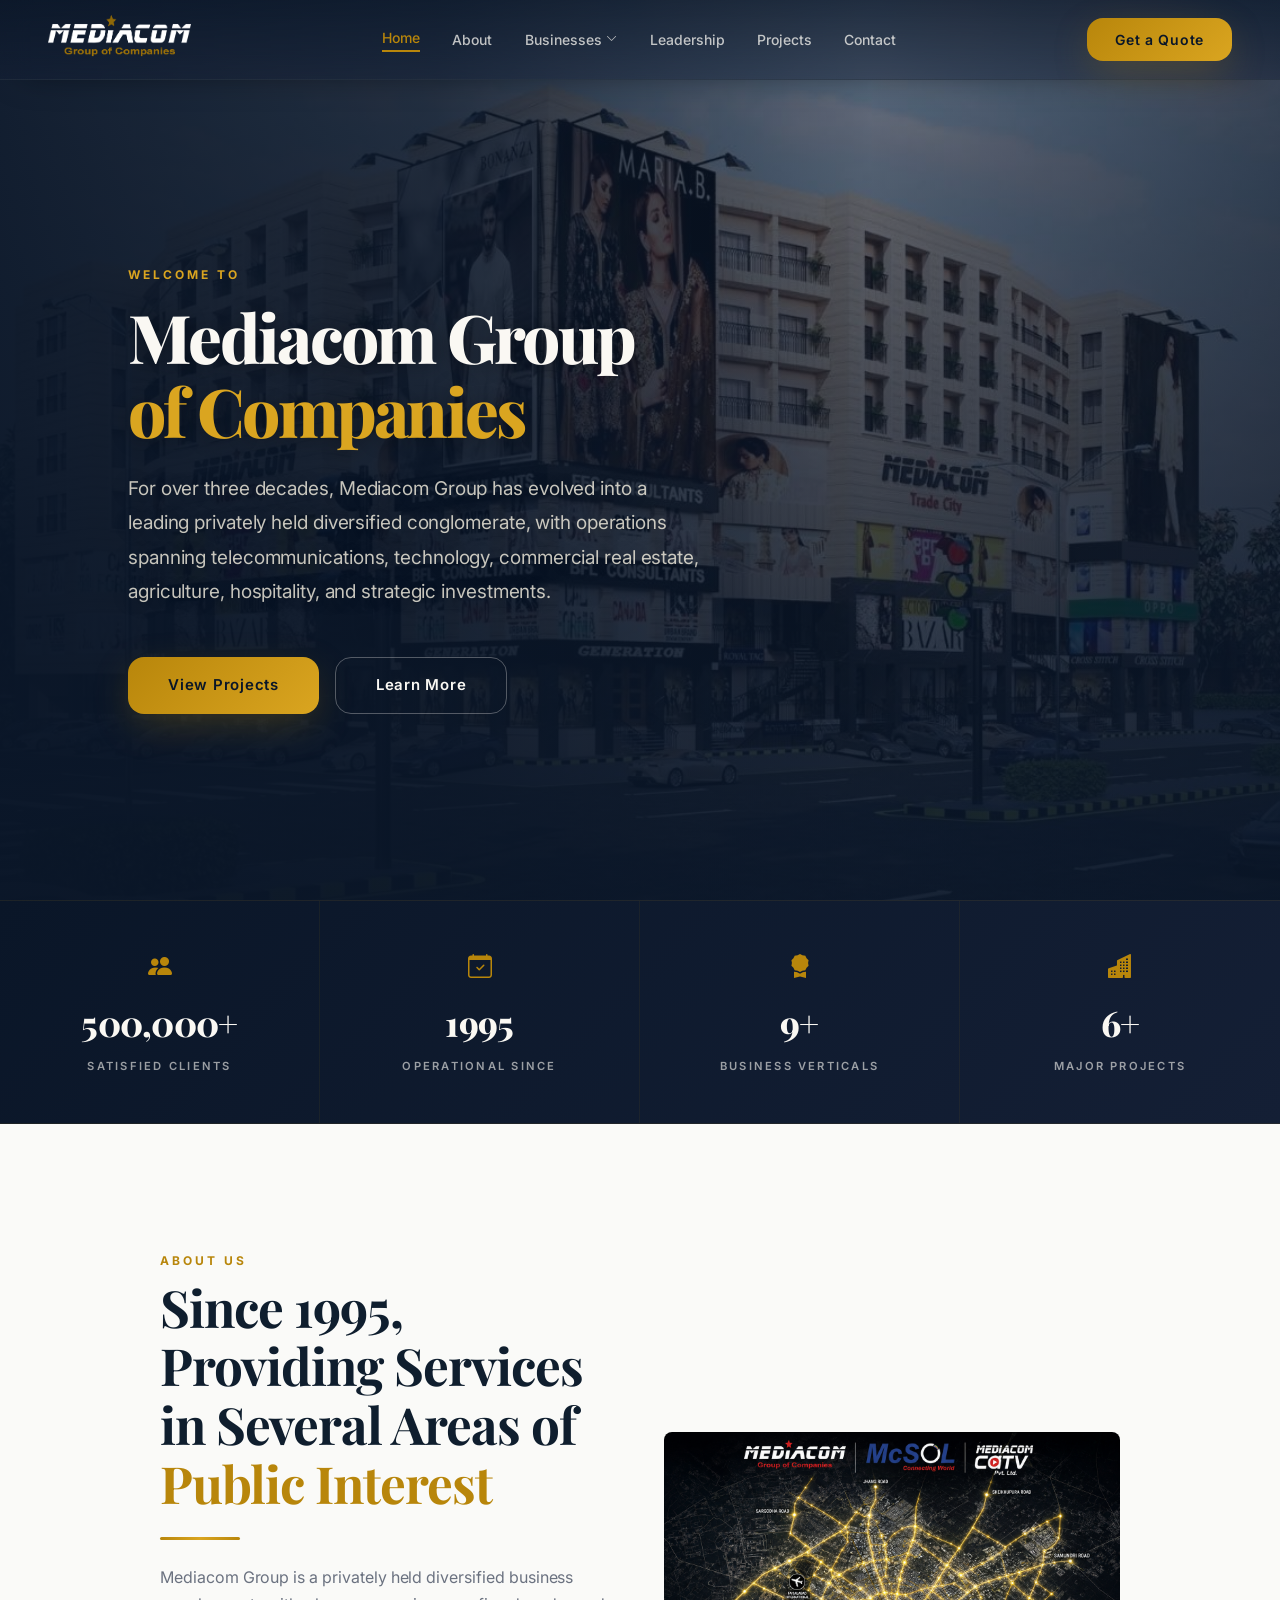
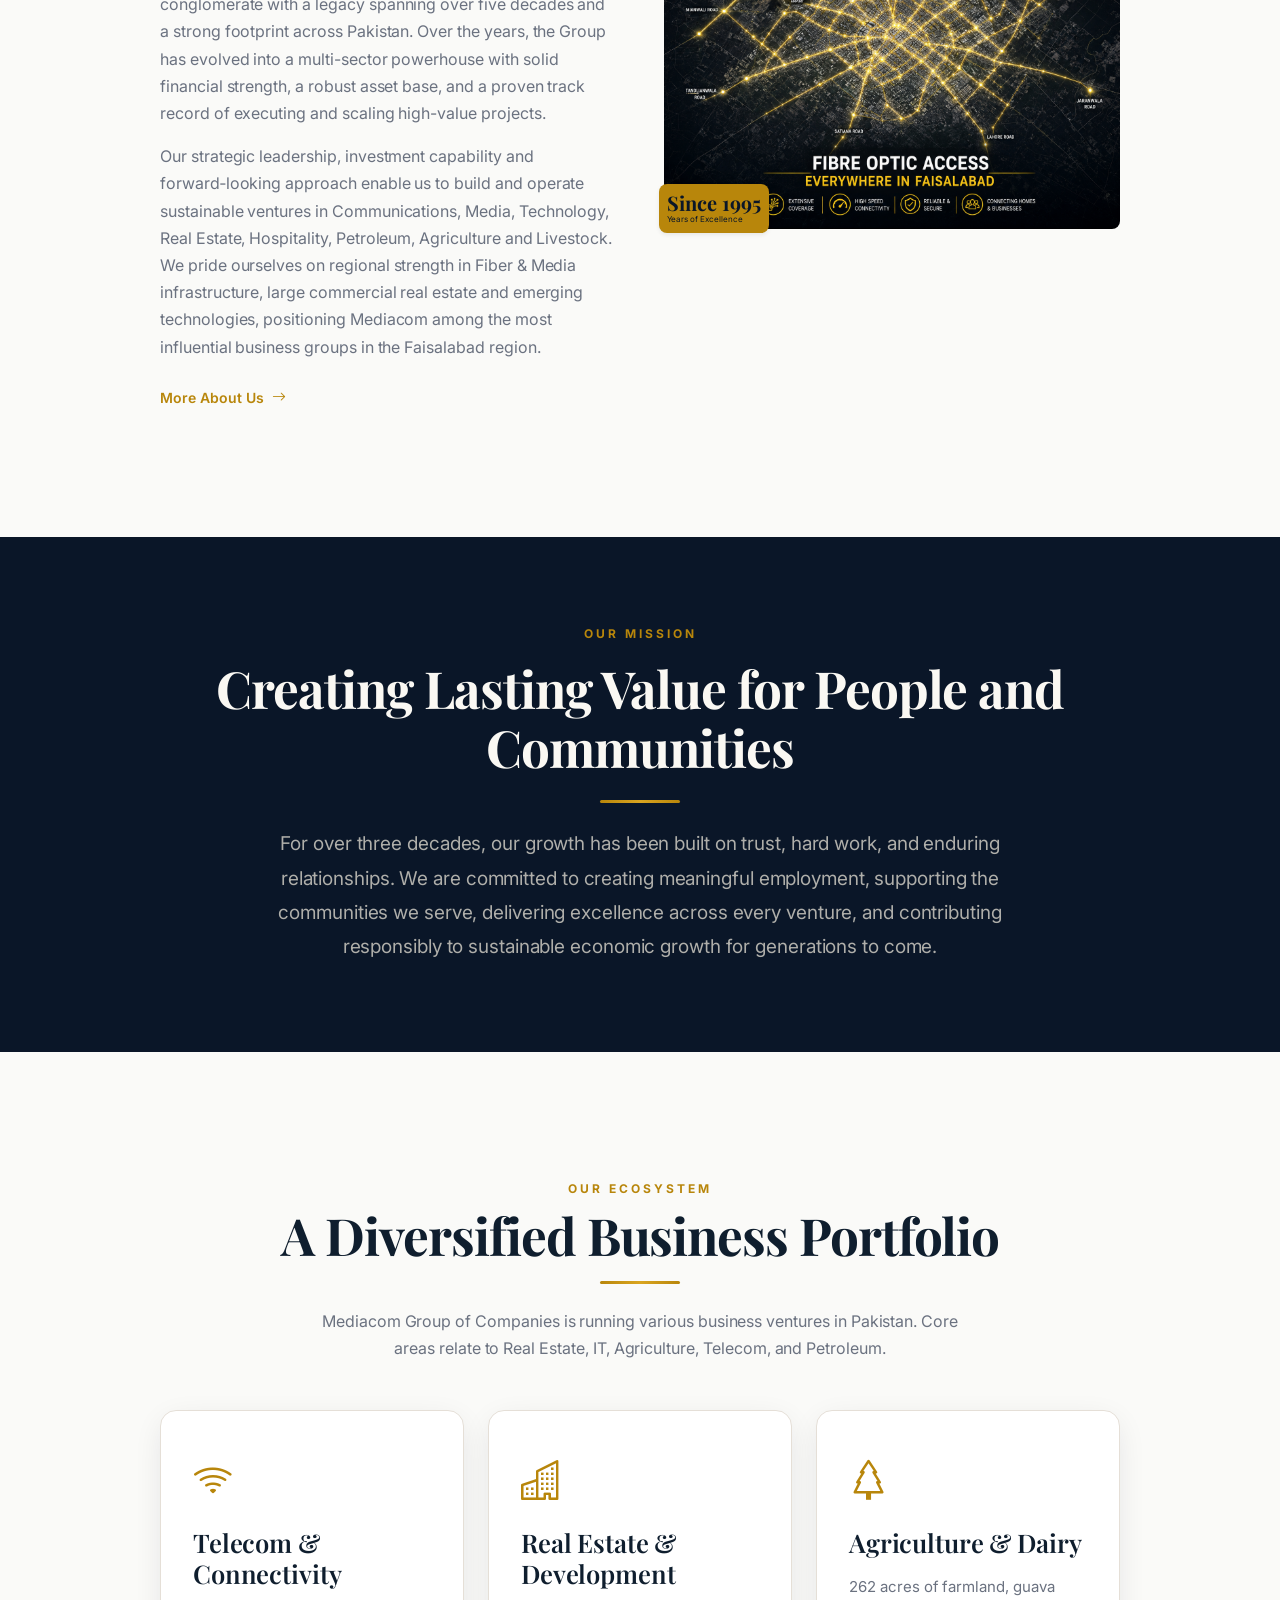
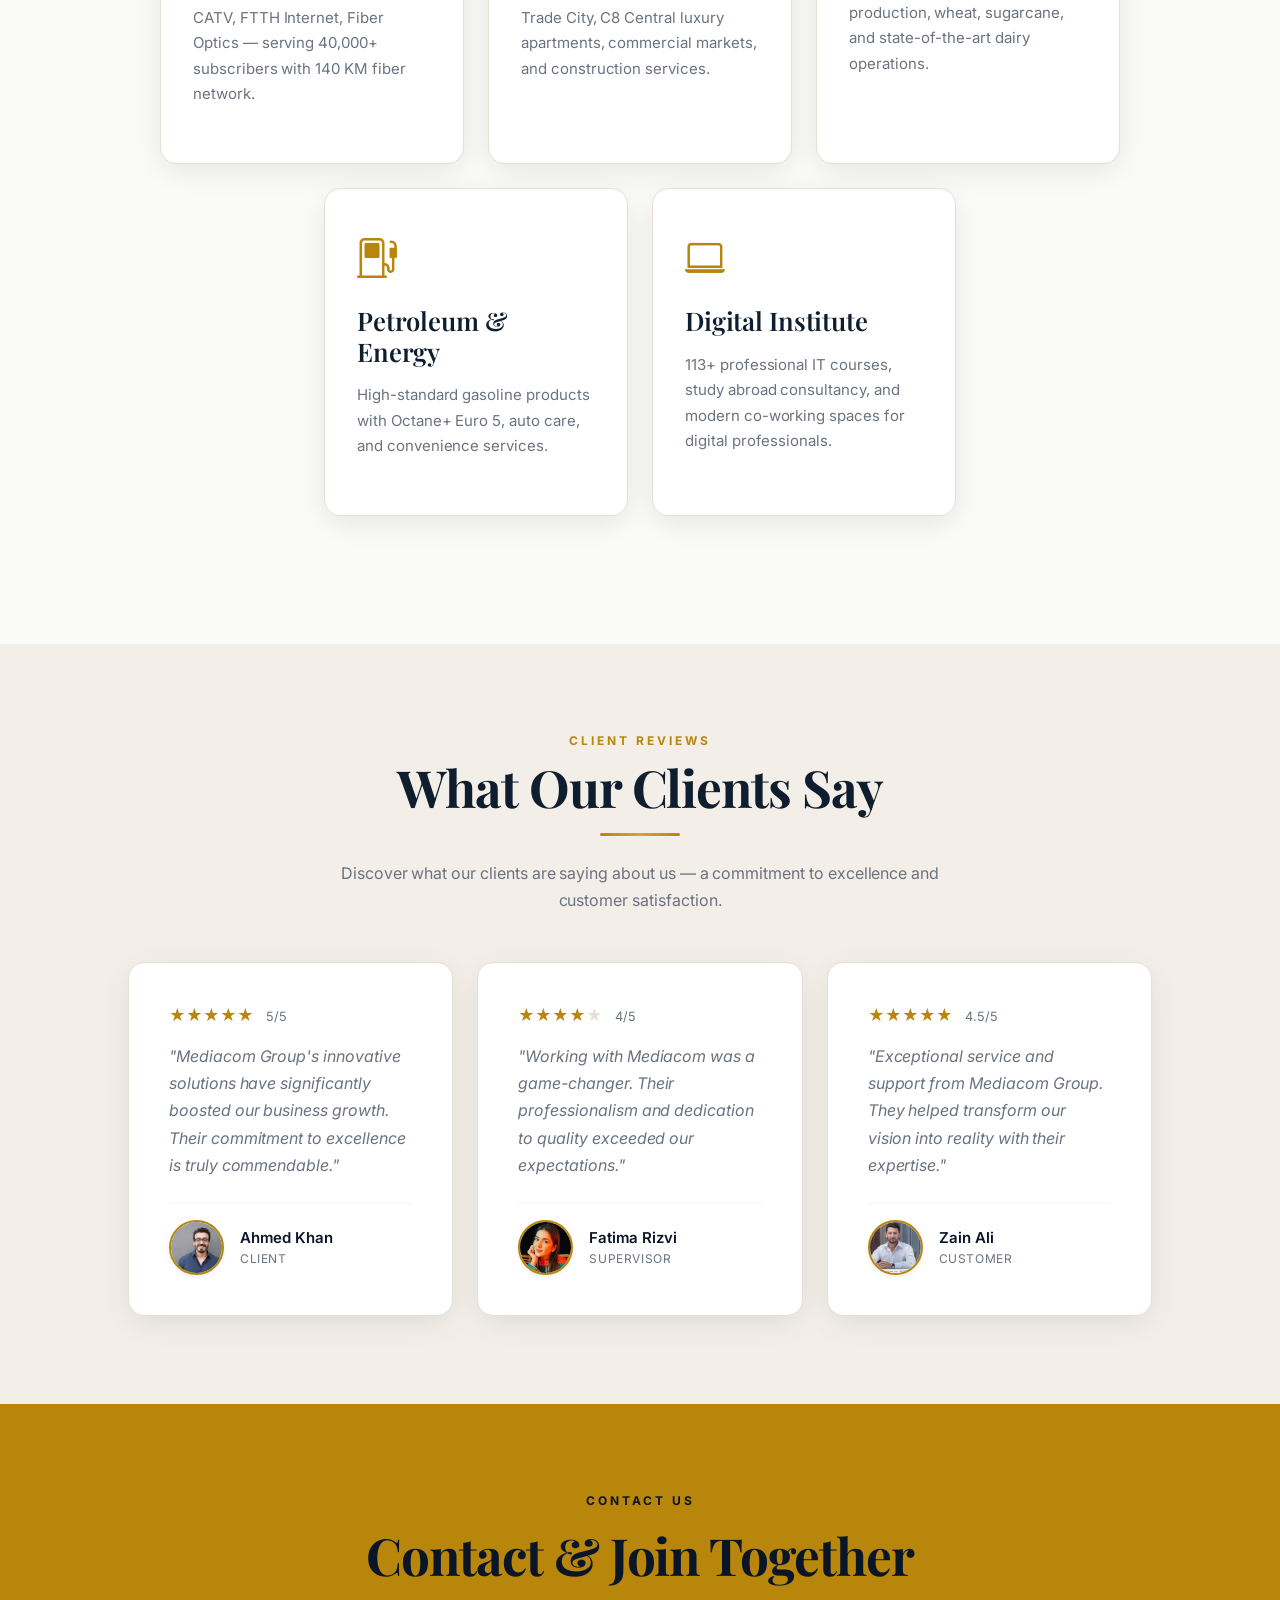
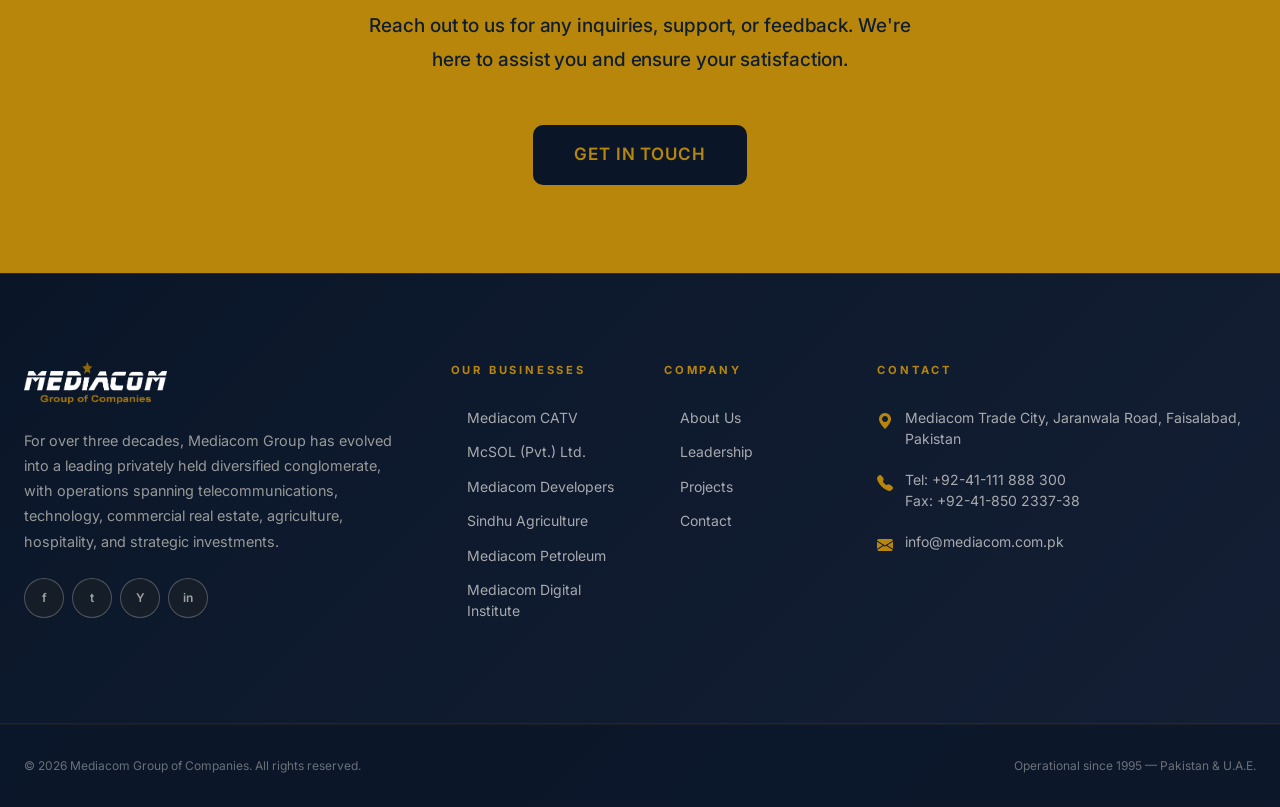
==== commit fdfc5cde: "updates" ====
--- a/index.html
+++ b/index.html
@@ -397,8 +397,7 @@
           <div class="col-lg-4">
             <img src="assets/logo-navbar-clean.png" alt="Mediacom Group" class="brand-logo mb-3" />
             <p style="font-size:0.9rem; color:rgba(245,240,225,0.6); line-height:1.75; margin-bottom:1.5rem;">
-              Since 1995, Mediacom Group has been providing services in several areas of public interest across Pakistan
-              and U.A.E.
+              For over three decades, Mediacom Group has evolved into a leading privately held diversified conglomerate, with operations spanning telecommunications, technology, commercial real estate, agriculture, hospitality, and strategic investments.
             </p>
             <div class="d-flex gap-2">
               <a href="#" class="footer-social-btn">f</a>
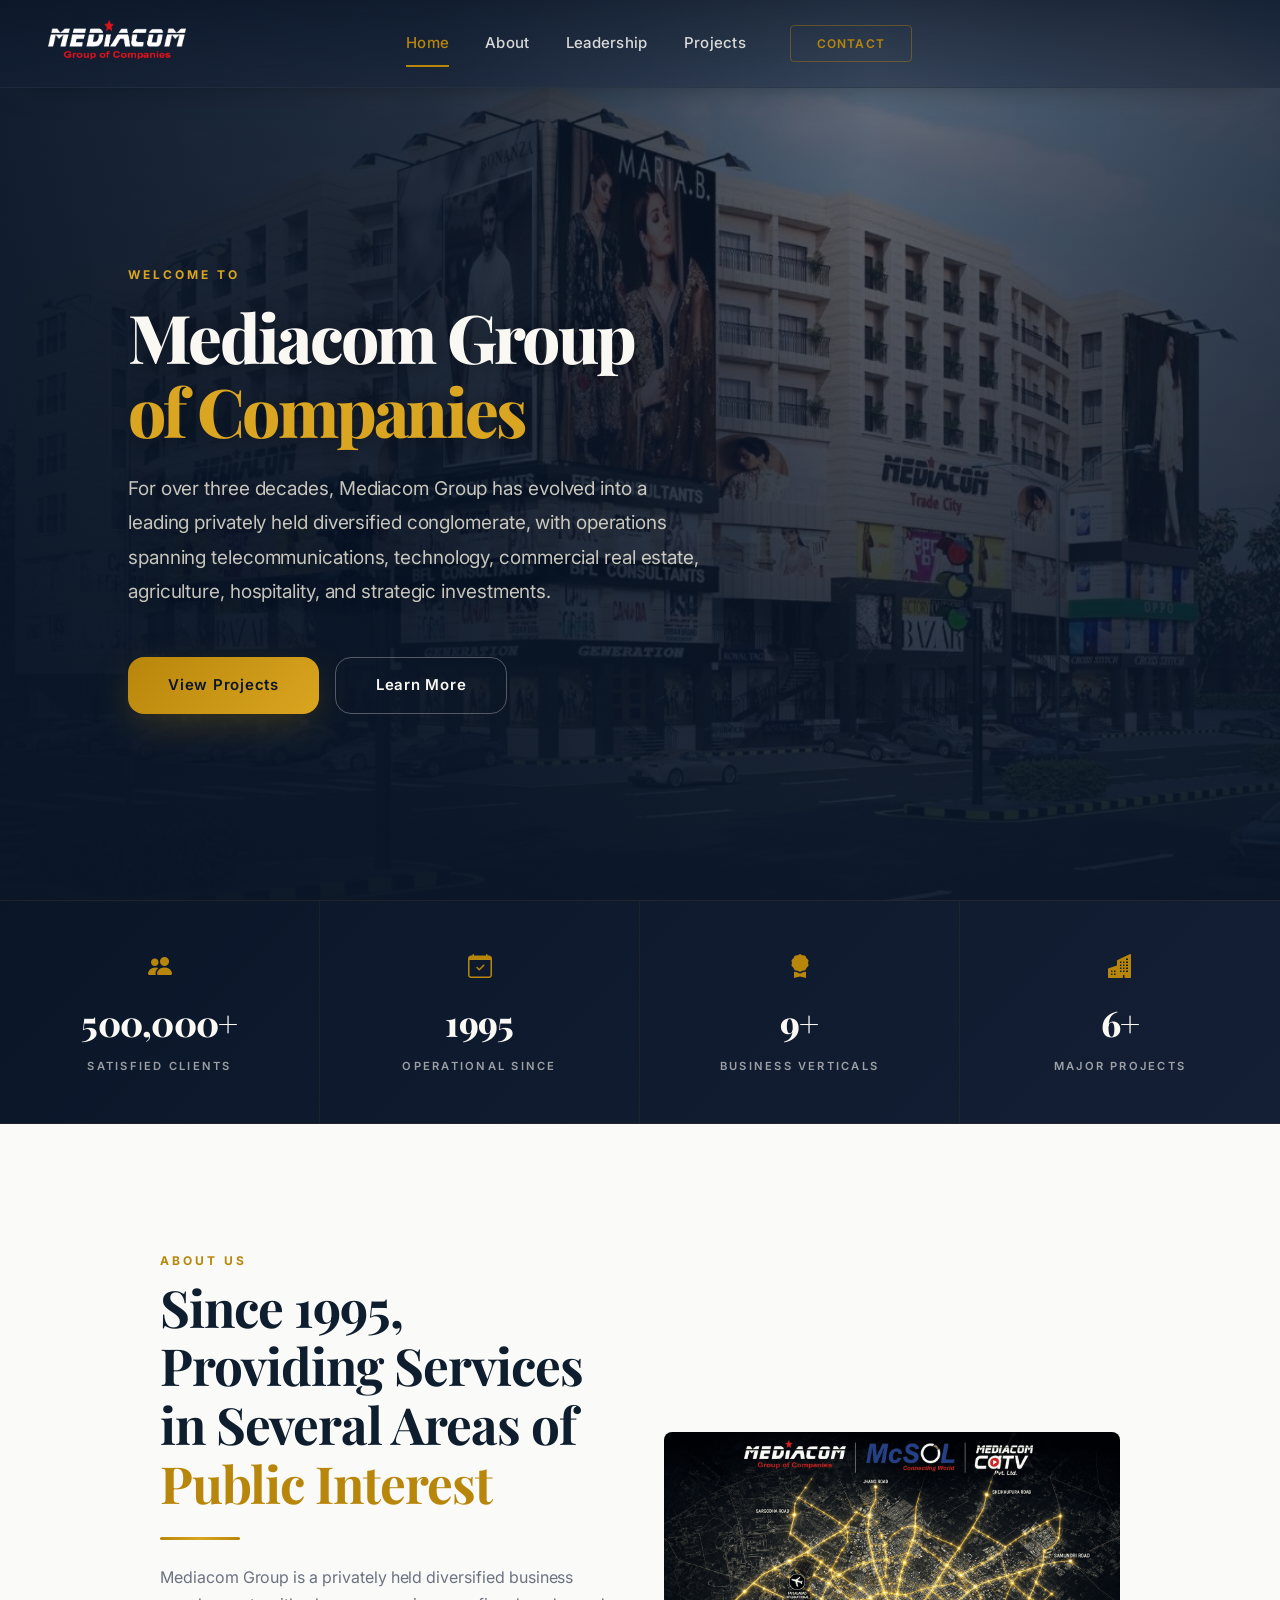
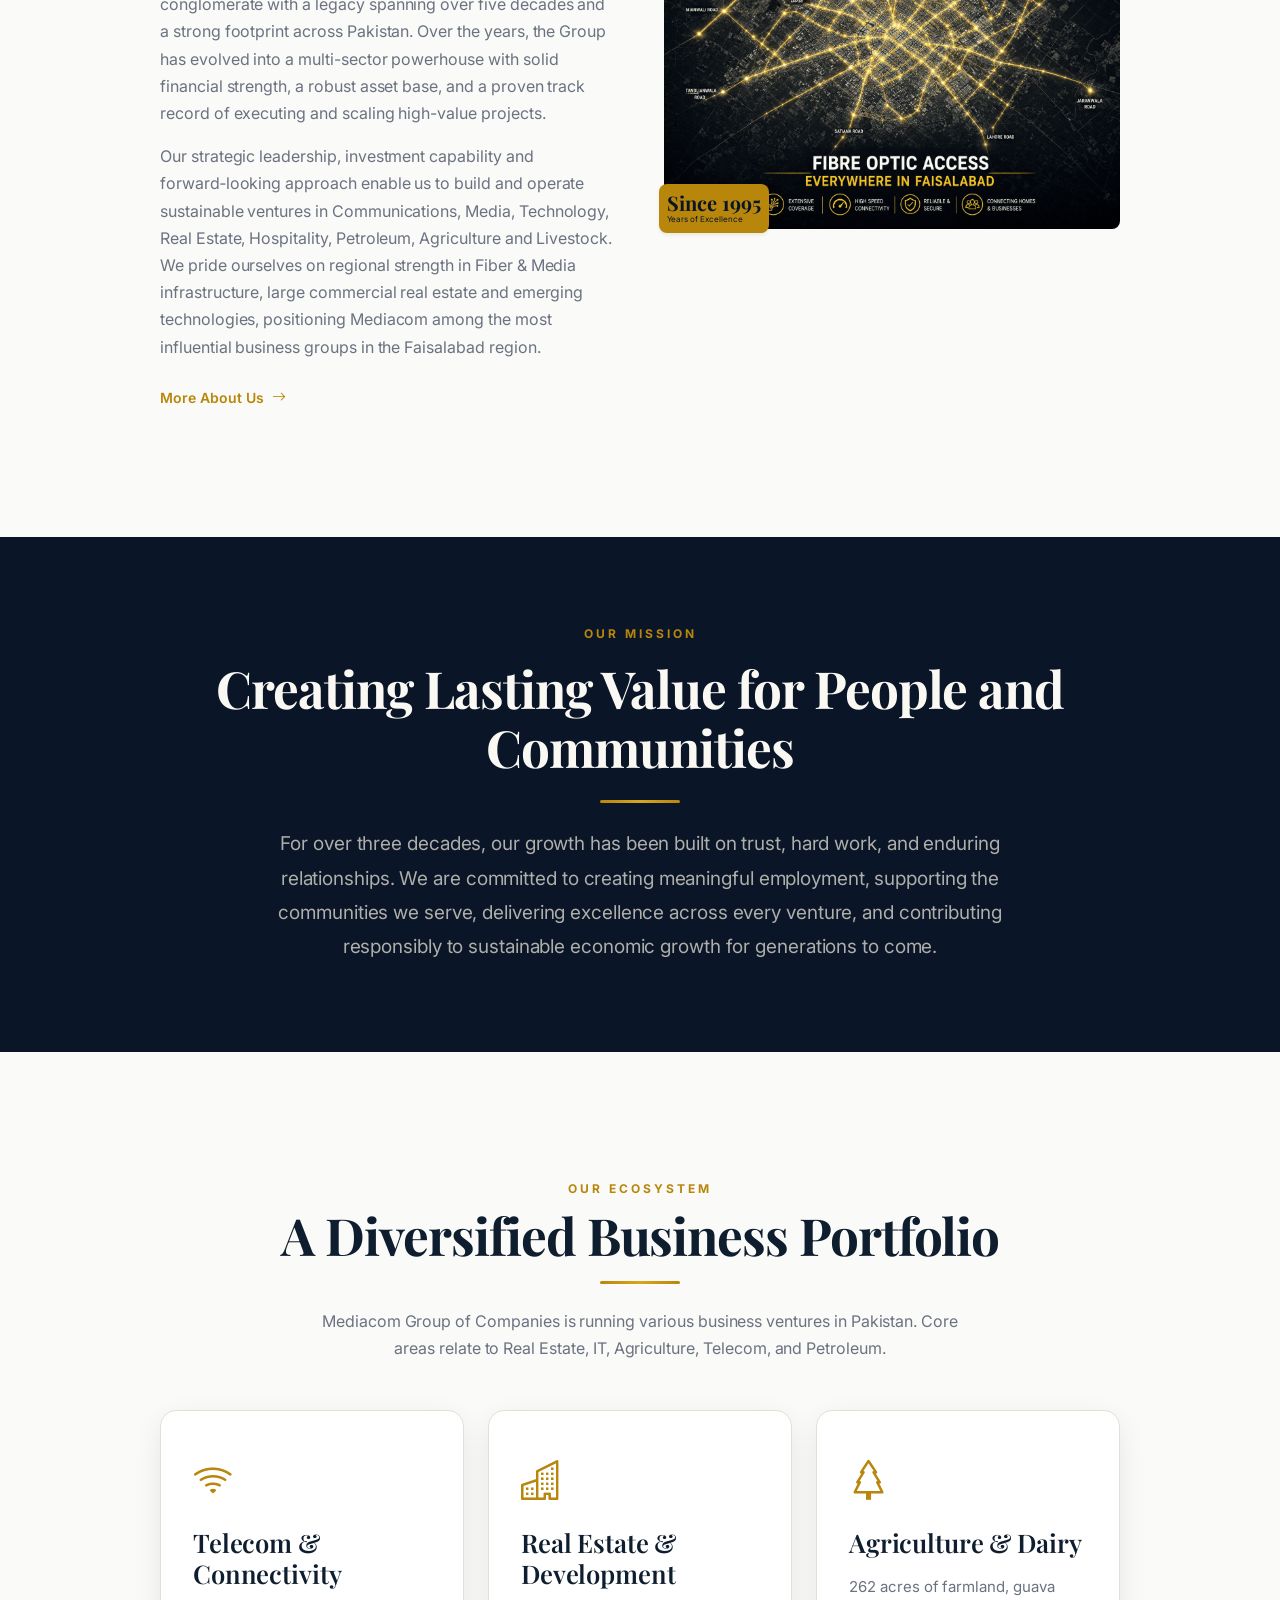
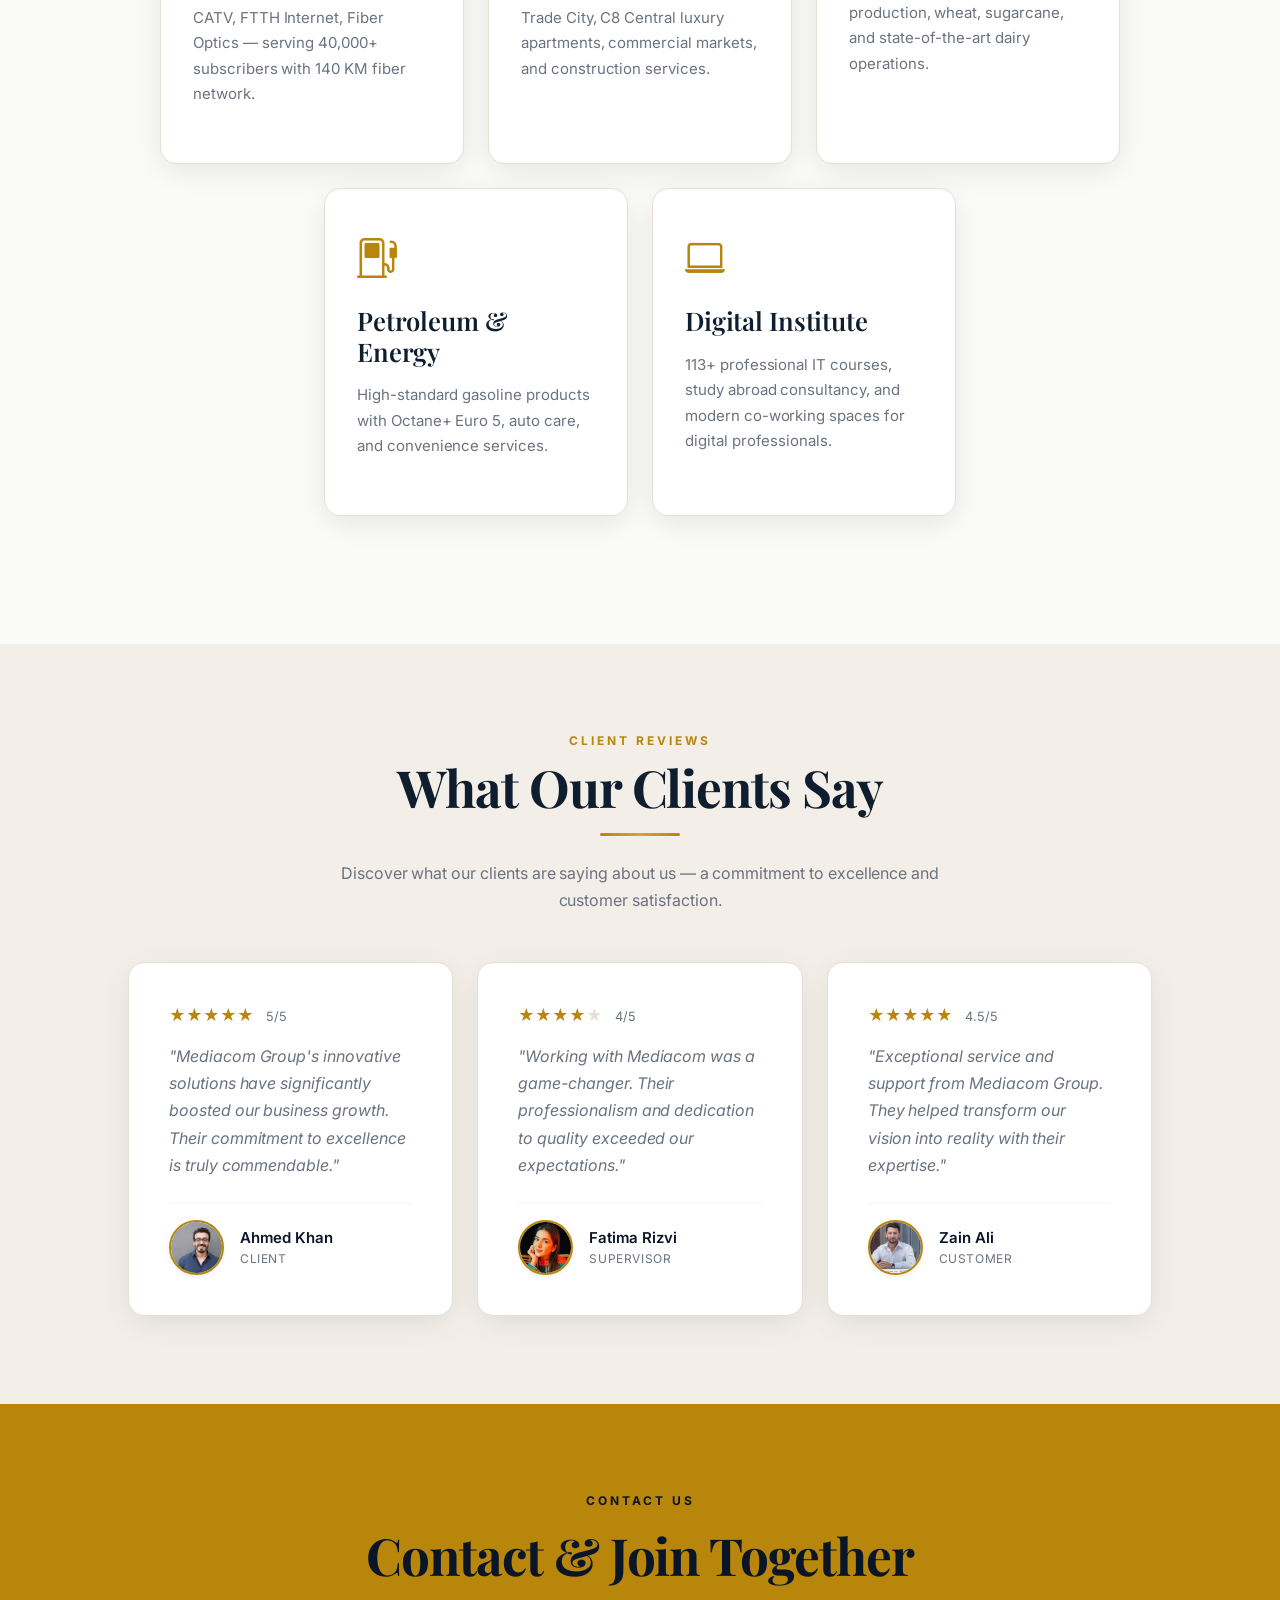
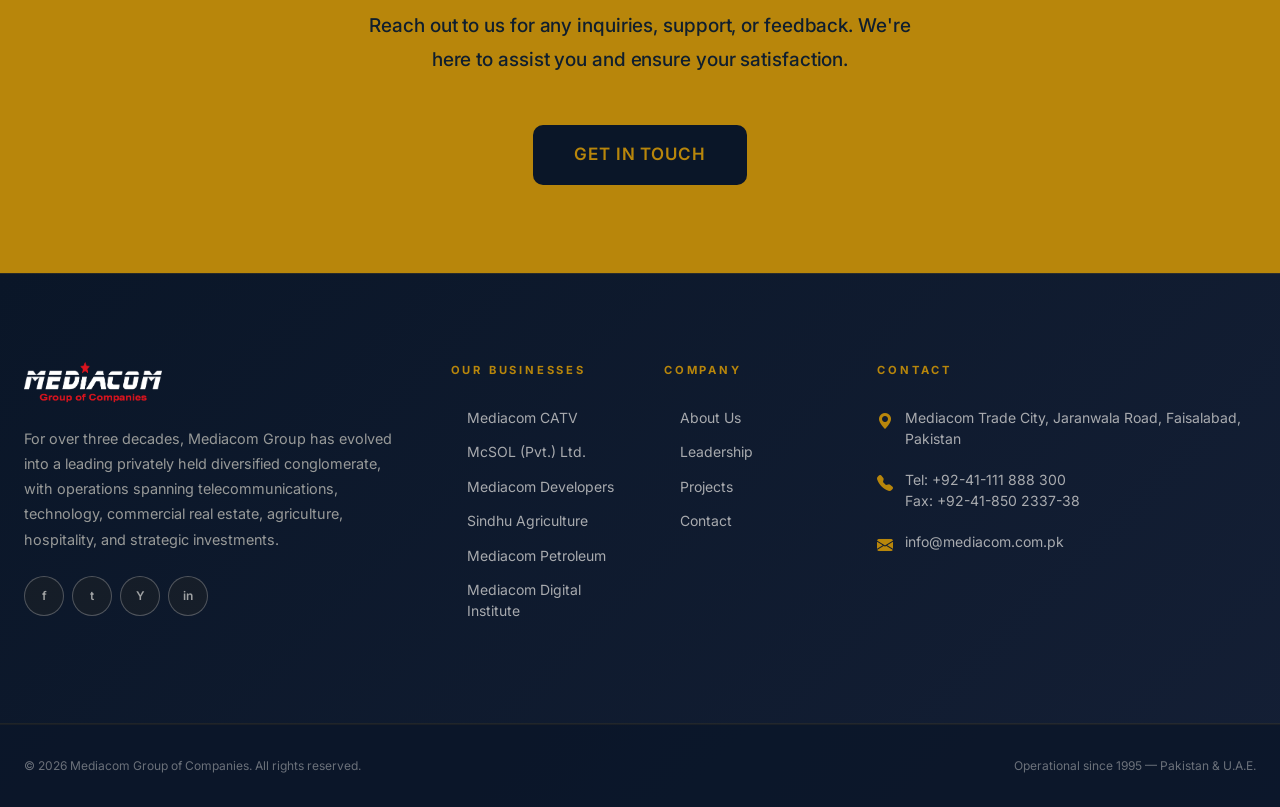
==== commit 90f5dd04: "new" ====
--- a/index.html
+++ b/index.html
@@ -24,79 +24,16 @@
       </a>
 
       <!-- Desktop Nav -->
-      <div class="d-none d-lg-flex align-items-center gap-4">
+      <div class="d-none d-lg-flex align-items-center" style="gap: 2.25rem;">
         <a class="nav-link-mc" href="index.html">Home</a>
         <a class="nav-link-mc" href="about.html">About</a>
-
-        <!-- Businesses Dropdown -->
-        <div class="dropdown">
-          <button class="nav-link-mc btn btn-link p-0 d-flex align-items-center gap-1" data-bs-toggle="dropdown"
-            aria-expanded="false" style="text-decoration:none; box-shadow:none;">
-            Businesses <i class="bi bi-chevron-down" style="font-size:0.7rem;"></i>
-          </button>
-          <div class="dropdown-menu p-4"
-            style="min-width:500px; background:var(--navy-light); border:1px solid rgba(196,157,77,0.12); border-radius:8px; box-shadow:var(--shadow-elevated);">
-            <div class="row g-2">
-              <div class="col-6">
-                <a href="telecom.html" class="dropdown-item rounded-2 dropdown-item-mc">
-                  <div class="item-name">Mediacom CATV</div>
-                  <div class="item-desc">Cable TV & Fiber Optics</div>
-                </a>
-              </div>
-              <div class="col-6">
-                <a href="telecom.html" class="dropdown-item rounded-2 dropdown-item-mc">
-                  <div class="item-name">McSOL (Pvt.) Ltd.</div>
-                  <div class="item-desc">FTTH Internet & TV</div>
-                </a>
-              </div>
-              <div class="col-6">
-                <a href="real-estate.html" class="dropdown-item rounded-2 dropdown-item-mc">
-                  <div class="item-name">Mediacom Developers</div>
-                  <div class="item-desc">Real Estate & Construction</div>
-                </a>
-              </div>
-              <div class="col-6">
-                <a href="real-estate.html" class="dropdown-item rounded-2 dropdown-item-mc">
-                  <div class="item-name">Mediacom Trade City</div>
-                  <div class="item-desc">Commercial & Retail</div>
-                </a>
-              </div>
-              <div class="col-6">
-                <a href="c8-central.html" class="dropdown-item rounded-2 dropdown-item-mc">
-                  <div class="item-name">C8 Central</div>
-                  <div class="item-desc">Luxury Apartments</div>
-                </a>
-              </div>
-              <div class="col-6">
-                <a href="agriculture.html" class="dropdown-item rounded-2 dropdown-item-mc">
-                  <div class="item-name">Sindhu Agriculture Farms</div>
-                  <div class="item-desc">Agriculture & Dairy</div>
-                </a>
-              </div>
-              <div class="col-6">
-                <a href="petroleum.html" class="dropdown-item rounded-2 dropdown-item-mc">
-                  <div class="item-name">Mediacom Petroleum</div>
-                  <div class="item-desc">Fuel & Energy</div>
-                </a>
-              </div>
-              <div class="col-6">
-                <a href="digital-institute.html" class="dropdown-item rounded-2 dropdown-item-mc">
-                  <div class="item-name">Mediacom Digital Institute</div>
-                  <div class="item-desc">IT Education & Digital Skills</div>
-                </a>
-              </div>
-            </div>
-          </div>
-        </div>
-
         <a class="nav-link-mc" href="leadership.html">Leadership</a>
         <a class="nav-link-mc" href="projects.html">Projects</a>
-        <a class="nav-link-mc" href="contact.html">Contact</a>
-      </div>
-
-      <!-- CTA + Toggler -->
-      <div class="d-flex align-items-center gap-3">
-        <a href="contact.html" class="btn-quote d-none d-lg-block">Get a Quote</a>
+        <a class="btn-nav-premium" href="contact.html">Contact</a>
+      </div>
+
+      <!-- Right Spacer & Toggler -->
+      <div class="d-flex align-items-center justify-content-end" style="width: 100px;">
         <button class="navbar-toggler d-lg-none" type="button" data-bs-toggle="collapse" data-bs-target="#mobileMenu">
           <span class="navbar-toggler-icon"></span>
         </button>
@@ -107,21 +44,9 @@
         style="position:absolute; top:80px; left:0; right:0; background:var(--navy); border-top:1px solid rgba(196,157,77,0.1); padding:1.5rem;">
         <a class="footer-link d-block mb-3" href="index.html">Home</a>
         <a class="footer-link d-block mb-3" href="about.html">About</a>
-        <div class="mb-2"
-          style="font-size:0.75rem; font-weight:600; color:var(--gold); text-transform:uppercase; letter-spacing:0.15em;">
-          Businesses</div>
-        <a class="footer-link d-block ps-3 mb-2" href="telecom.html">Mediacom CATV</a>
-        <a class="footer-link d-block ps-3 mb-2" href="mscol.html">McSOL (Pvt.) Ltd.</a>
-        <a class="footer-link d-block ps-3 mb-2" href="real-estate.html">Mediacom Developers</a>
-        <a class="footer-link d-block ps-3 mb-2" href="real-estate.html">Mediacom Trade City</a>
-        <a class="footer-link d-block ps-3 mb-2" href="c8-central.html">C8 Central</a>
-        <a class="footer-link d-block ps-3 mb-2" href="agriculture.html">Sindhu Agriculture</a>
-        <a class="footer-link d-block ps-3 mb-2" href="petroleum.html">Mediacom Petroleum</a>
-        <a class="footer-link d-block ps-3 mb-3" href="digital-institute.html">Mediacom Digital Institute</a>
         <a class="footer-link d-block mb-3" href="leadership.html">Leadership</a>
         <a class="footer-link d-block mb-3" href="projects.html">Projects</a>
         <a class="footer-link d-block mb-4" href="contact.html">Contact</a>
-        <a href="contact.html" class="btn-gold d-inline-flex">Get a Quote</a>
       </div>
     </div>
   </nav>
@@ -397,7 +322,9 @@
           <div class="col-lg-4">
             <img src="assets/logo-navbar-clean.png" alt="Mediacom Group" class="brand-logo mb-3" />
             <p style="font-size:0.9rem; color:rgba(245,240,225,0.6); line-height:1.75; margin-bottom:1.5rem;">
-              For over three decades, Mediacom Group has evolved into a leading privately held diversified conglomerate, with operations spanning telecommunications, technology, commercial real estate, agriculture, hospitality, and strategic investments.
+              For over three decades, Mediacom Group has evolved into a leading privately held diversified conglomerate,
+              with operations spanning telecommunications, technology, commercial real estate, agriculture, hospitality,
+              and strategic investments.
             </p>
             <div class="d-flex gap-2">
               <a href="#" class="footer-social-btn">f</a>
--- a/css/style.css
+++ b/css/style.css
@@ -347,7 +347,7 @@
   backdrop-filter: blur(16px);
   border-bottom: 1px solid rgba(184, 134, 11, 0.12);
 
-  height: 80px;
+  height: 88px;
   transition: background 0.4s cubic-bezier(0.34, 1.56, 0.64, 1), backdrop-filter 0.4s ease, border-color 0.4s ease, box-shadow 0.4s ease;
   box-shadow: var(--shadow-sm);
 }
@@ -371,34 +371,81 @@
 }
 
 .navbar-mc .container {
-  max-width: 1280px;
+  max-width: 1320px;
   height: 100%;
 }
 
 .brand-logo {
-  height: 50px;
+  height: 48px;
   width: auto;
   object-fit: contain;
   transition: transform var(--transition);
 }
 
 .brand-logo:hover {
-  transform: scale(1.05);
+  transform: scale(1.04);
 }
 
 .nav-link-mc {
   font-family: var(--font-body);
-  font-size: 0.875rem;
+  font-size: 0.9375rem;
   font-weight: 500;
-  color: rgba(250, 248, 243, 0.75) !important;
-  transition: color var(--transition);
-  padding: 0.5rem 0.25rem !important;
+  letter-spacing: 0.02em;
+  color: rgba(250, 248, 243, 0.85) !important;
+  transition: color 0.3s ease;
+  padding: 0.5rem 0 !important;
   position: relative;
+}
+
+.nav-link-mc::after {
+  content: '';
+  position: absolute;
+  bottom: -4px;
+  left: 0;
+  width: 100%;
+  height: 1px;
+  background: var(--gold);
+  transform: scaleX(0);
+  transform-origin: right;
+  transition: transform 0.4s cubic-bezier(0.86, 0, 0.07, 1);
+}
+
+.nav-link-mc:hover::after,
+.nav-link-mc.active::after {
+  transform: scaleX(1);
+  transform-origin: left;
 }
 
 .nav-link-mc:hover,
 .nav-link-mc.active {
   color: var(--gold) !important;
+}
+
+.btn-nav-premium {
+  display: inline-flex;
+  align-items: center;
+  padding: 0.55rem 1.6rem !important;
+  font-family: var(--font-body);
+  font-size: 0.75rem;
+  font-weight: 600;
+  letter-spacing: 0.1em;
+  text-transform: uppercase;
+  color: var(--gold) !important;
+  border: 1px solid rgba(184, 134, 11, 0.4);
+  border-radius: 4px;
+  transition: all 0.3s ease;
+  margin-left: 0.5rem;
+}
+
+.btn-nav-premium::after {
+  display: none !important;
+}
+
+.btn-nav-premium:hover {
+  background: rgba(184, 134, 11, 0.08);
+  border-color: var(--gold);
+  transform: translateY(-1px);
+  box-shadow: 0 4px 12px rgba(184, 134, 11, 0.15);
 }
 
 .navbar-mc .dropdown-menu {
@@ -1462,6 +1509,168 @@
   justify-content: space-between;
 }
 
+/* ── PREMIIUM FAQ ACCORDION ── */
+.accordion-mc {
+  --bs-accordion-bg: transparent;
+  --bs-accordion-border-width: 0;
+  display: flex;
+  flex-direction: column;
+  gap: 1rem;
+}
+
+.accordion-mc .accordion-item {
+  background: var(--card-bg);
+  border: 1px solid var(--border);
+  border-radius: var(--radius-lg) !important;
+  box-shadow: var(--shadow-sm);
+  overflow: hidden;
+  transition: all var(--transition);
+}
+
+.accordion-mc .accordion-item:hover {
+  border-color: rgba(184, 134, 11, 0.3);
+  box-shadow: var(--shadow-card);
+  transform: translateY(-2px);
+}
+
+.accordion-mc .accordion-button {
+  font-family: var(--font-body);
+  font-weight: 600;
+  font-size: 1.05rem;
+  color: var(--navy);
+  padding: 1.5rem 1.75rem;
+  background: transparent;
+  box-shadow: none !important;
+  transition: all var(--transition);
+}
+
+.accordion-mc .accordion-button:not(.collapsed) {
+  background: rgba(184, 134, 11, 0.03);
+  color: var(--gold);
+}
+
+.accordion-mc .accordion-button::after {
+  transition: transform 0.4s cubic-bezier(0.34, 1.56, 0.64, 1);
+  background-image: url("data:image/svg+xml,%3csvg xmlns='http://www.w3.org/2000/svg' viewBox='0 0 16 16' fill='%230A1628'%3e%3cpath fill-rule='evenodd' d='M1.646 4.646a.5.5 0 0 1 .708 0L8 10.293l5.646-5.647a.5.5 0 0 1 .708.708l-6 6a.5.5 0 0 1-.708 0l-6-6a.5.5 0 0 1 0-.708z'/%3e%3c/svg%3e");
+}
+
+.accordion-mc .accordion-button:not(.collapsed)::after {
+  background-image: url("data:image/svg+xml,%3csvg xmlns='http://www.w3.org/2000/svg' viewBox='0 0 16 16' fill='%23B8860B'%3e%3cpath fill-rule='evenodd' d='M1.646 4.646a.5.5 0 0 1 .708 0L8 10.293l5.646-5.647a.5.5 0 0 1 .708.708l-6 6a.5.5 0 0 1-.708 0l-6-6a.5.5 0 0 1 0-.708z'/%3e%3c/svg%3e");
+}
+
+.accordion-mc .accordion-body {
+  padding: 0 1.75rem 1.75rem 1.75rem;
+  color: var(--slate);
+  font-size: 0.95rem;
+  line-height: 1.8;
+  border-top: none;
+}
+
+/* ── INFINITE SCROLLING MARQUEE ── */
+/* Full-bleed breakout: pulls the row out of .container-wide's 1280px cap
+   and stretches it edge-to-edge, no matter how deep it's nested.
+   body already has overflow-x:hidden (line ~65) so this can't cause
+   a horizontal scrollbar. */
+.marquee-container {
+  overflow: hidden;
+  position: relative;
+  width: 100vw;
+  left: 50%;
+  right: 50%;
+  margin-left: -50vw;
+  margin-right: -50vw;
+  -webkit-mask-image: linear-gradient(90deg, transparent, #000 8%, #000 92%, transparent);
+  mask-image: linear-gradient(90deg, transparent, #000 8%, #000 92%, transparent);
+}
+
+.marquee-track {
+  display: flex;
+  gap: 1rem;
+  width: max-content;
+  animation: scroll-left 45s linear infinite;
+  padding: 1rem 0;
+}
+
+.marquee-container:hover .marquee-track {
+  animation-play-state: paused;
+}
+
+@keyframes scroll-left {
+  from { transform: translateX(0); }
+  to   { transform: translateX(-50%); }
+}
+
+@keyframes scroll-right {
+  from { transform: translateX(-50%); }
+  to   { transform: translateX(0); }
+}
+
+[data-direction="right"] .marquee-track {
+  animation-name: scroll-right;
+}
+
+@media (prefers-reduced-motion: reduce) {
+  .marquee-track { animation: none; }
+  .marquee-container { overflow-x: auto; }
+}
+
+.channel-card {
+  width: 150px;
+  height: 90px;
+  border-radius: 0.6rem;
+  overflow: hidden;
+  display: flex;
+  align-items: center;
+  justify-content: center;
+  box-shadow: 0 8px 16px rgba(0,0,0,0.25);
+  transition: transform 0.3s ease, box-shadow 0.3s ease;
+  flex-shrink: 0;
+  border: 1px solid rgba(255,255,255,0.05);
+}
+
+.channel-card:hover {
+  transform: scale(1.05) translateY(-4px);
+  box-shadow: 0 15px 30px rgba(184, 134, 11, 0.2);
+  border-color: rgba(184, 134, 11, 0.3);
+}
+
+/* Real logo photo, cropped to fill the whole tile — used when the source
+   image already has its own full-bleed brand background (wide logos). */
+.channel-card__logo--cover {
+  width: 100%;
+  height: 100%;
+  object-fit: cover;
+}
+
+/* Real logo photo, shown in full with no cropping — used for square/portrait
+   logos so text or icon elements never get cut off. The card's own solid
+   background (sampled from the logo's edge color) shows around it. */
+.channel-card__logo--contain {
+  max-width: 78%;
+  max-height: 74%;
+  object-fit: contain;
+}
+
+/* Icon + wordmark fallback — shown automatically only if a logo file is
+   ever missing/renamed (onerror swap in the render function), so a card
+   never breaks even if a filename changes later. */
+.channel-card__fallback {
+  display: none;
+  flex-direction: column;
+  align-items: center;
+  justify-content: center;
+  gap: 0.35rem;
+  font-weight: 800;
+  font-size: 0.8rem;
+  text-align: center;
+  padding: 0.6rem;
+}
+
+.channel-card__fallback i {
+  font-size: 1.4rem;
+  opacity: 0.9;
+}
+
 .petroleum-visual-note span,
 .petroleum-metrics span {
   display: block;
